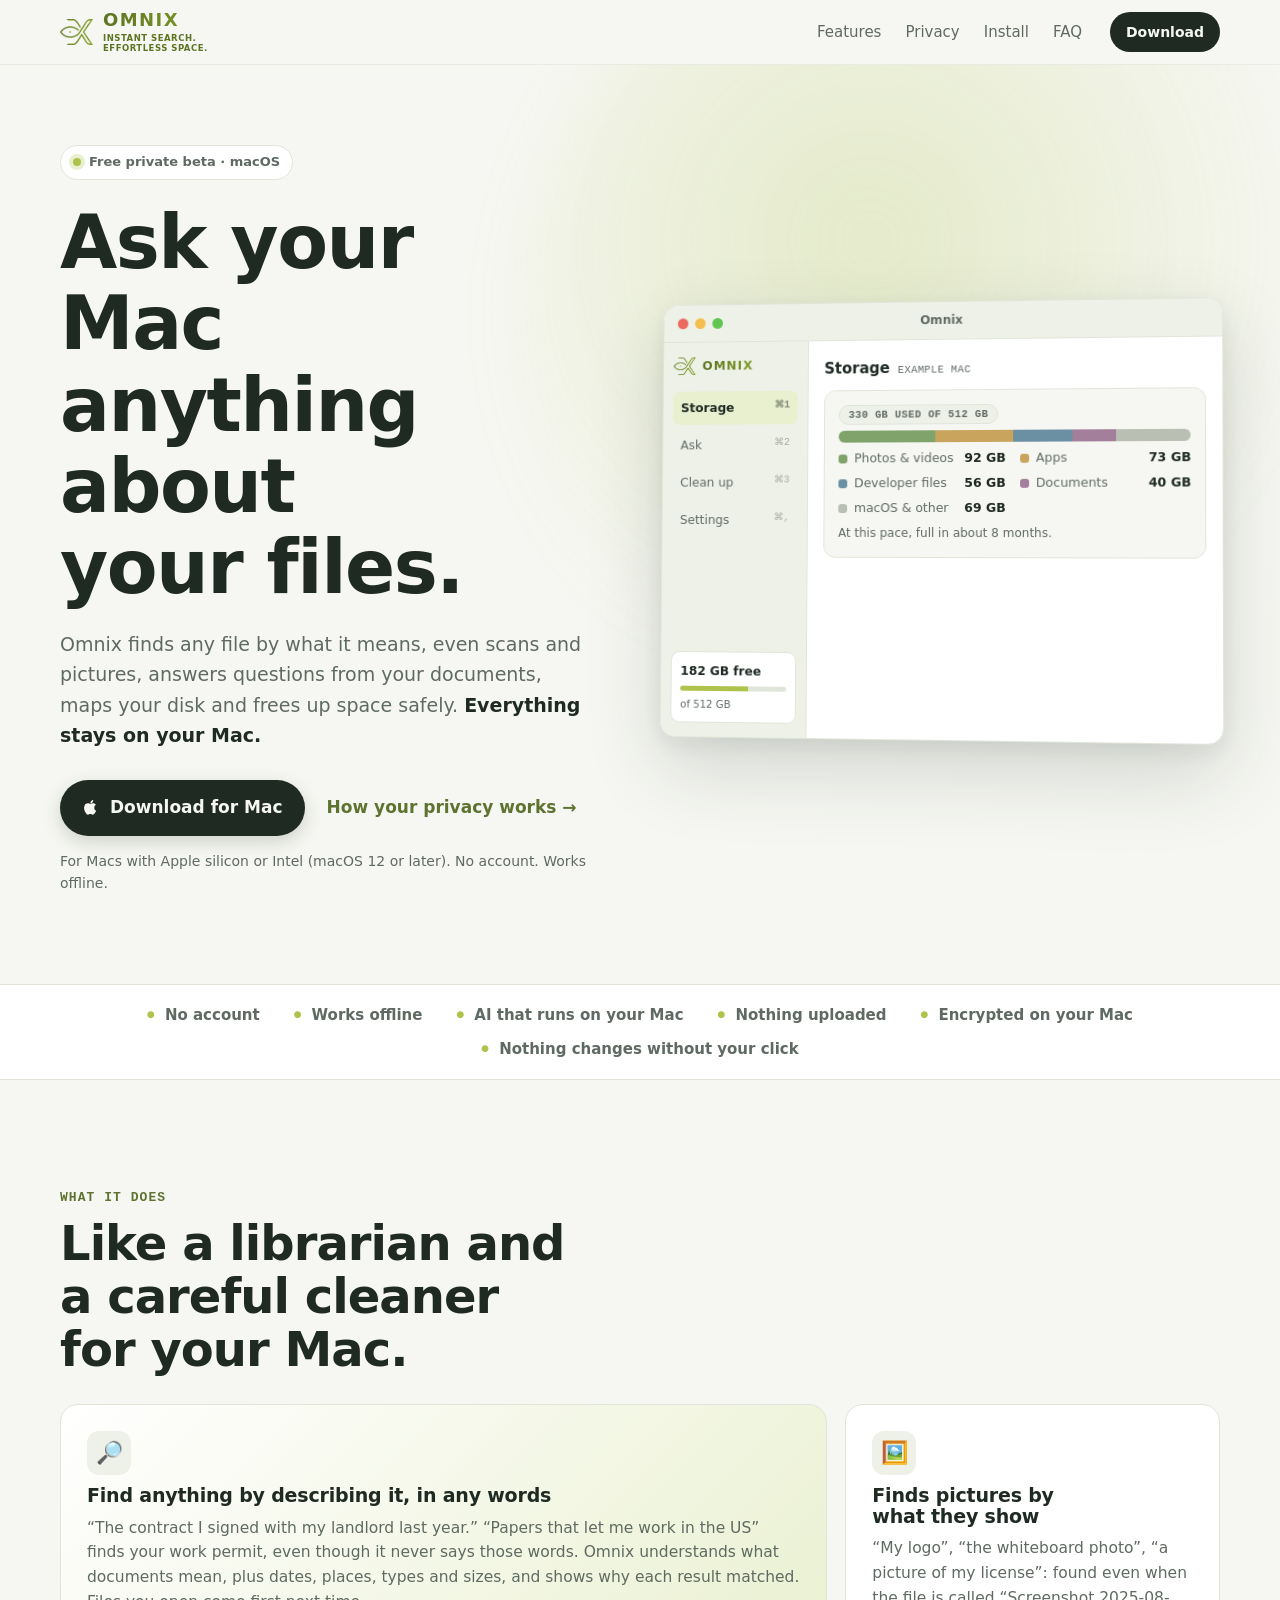
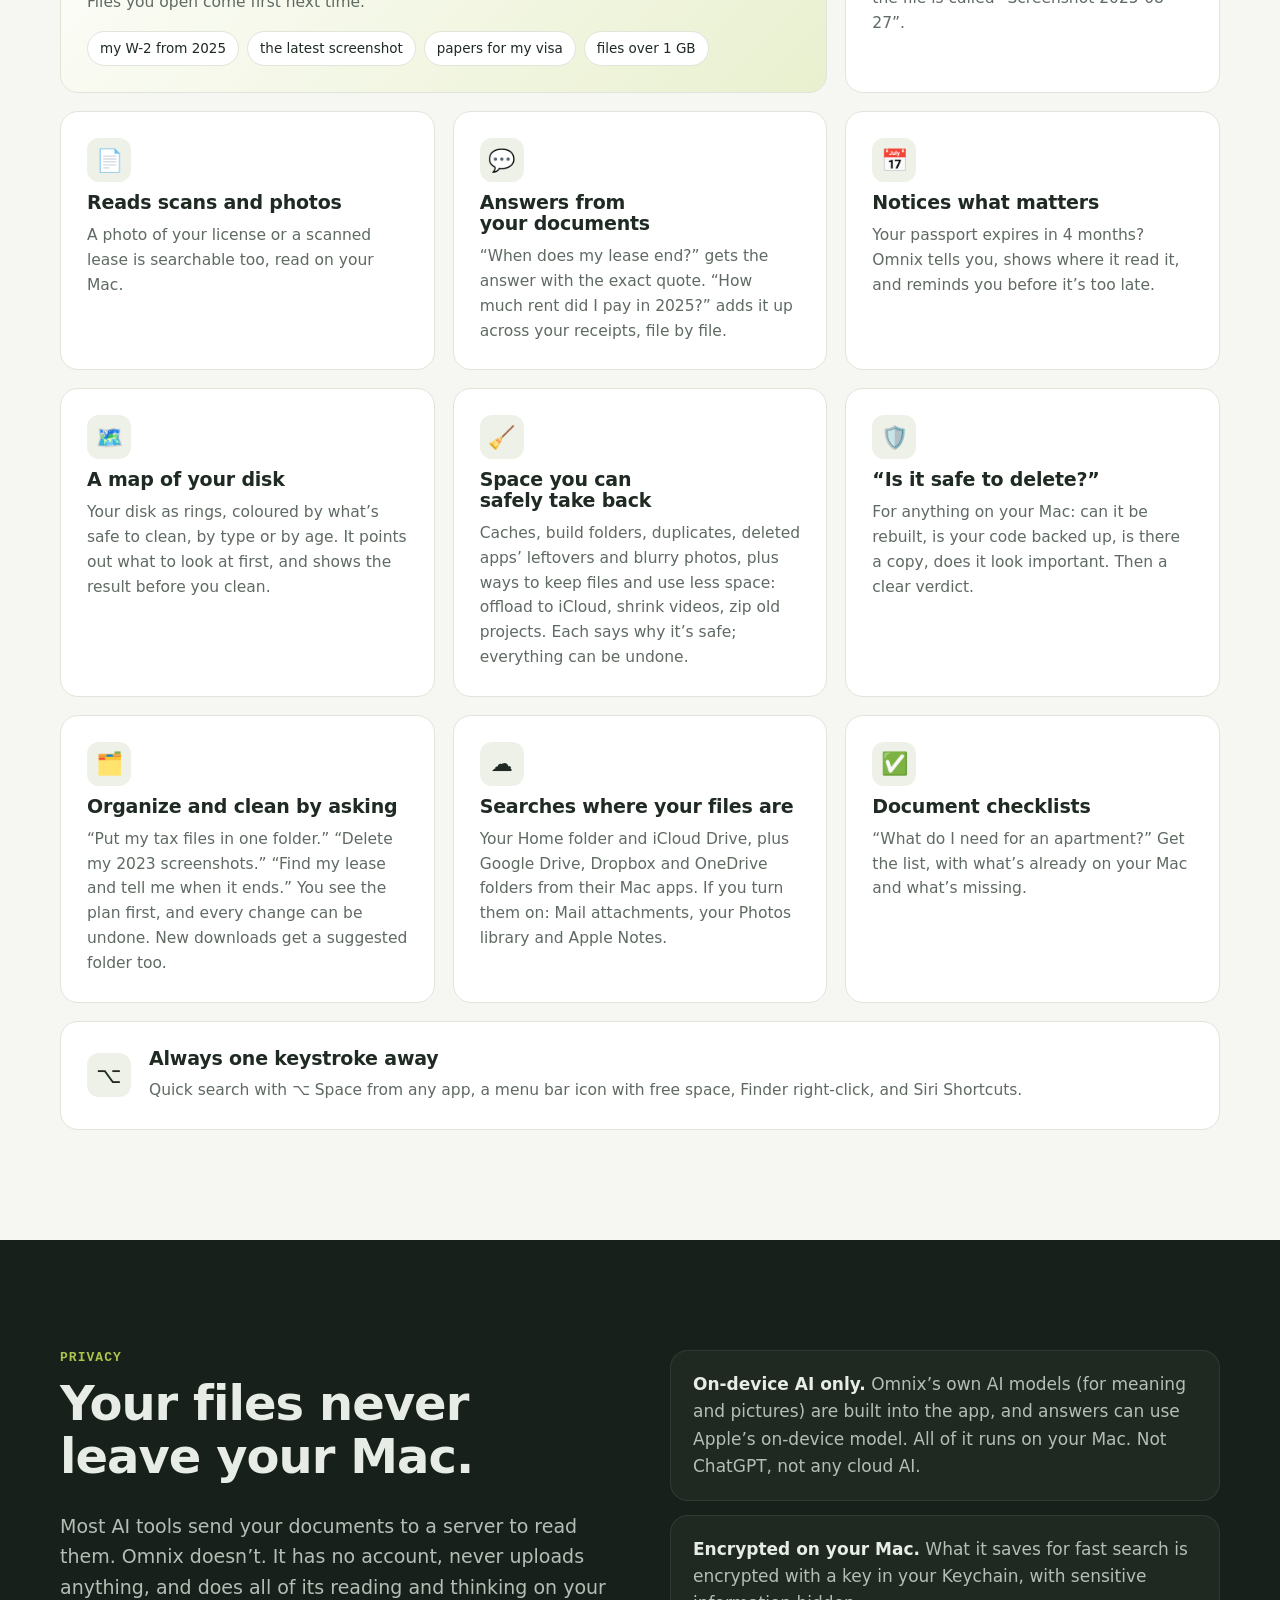
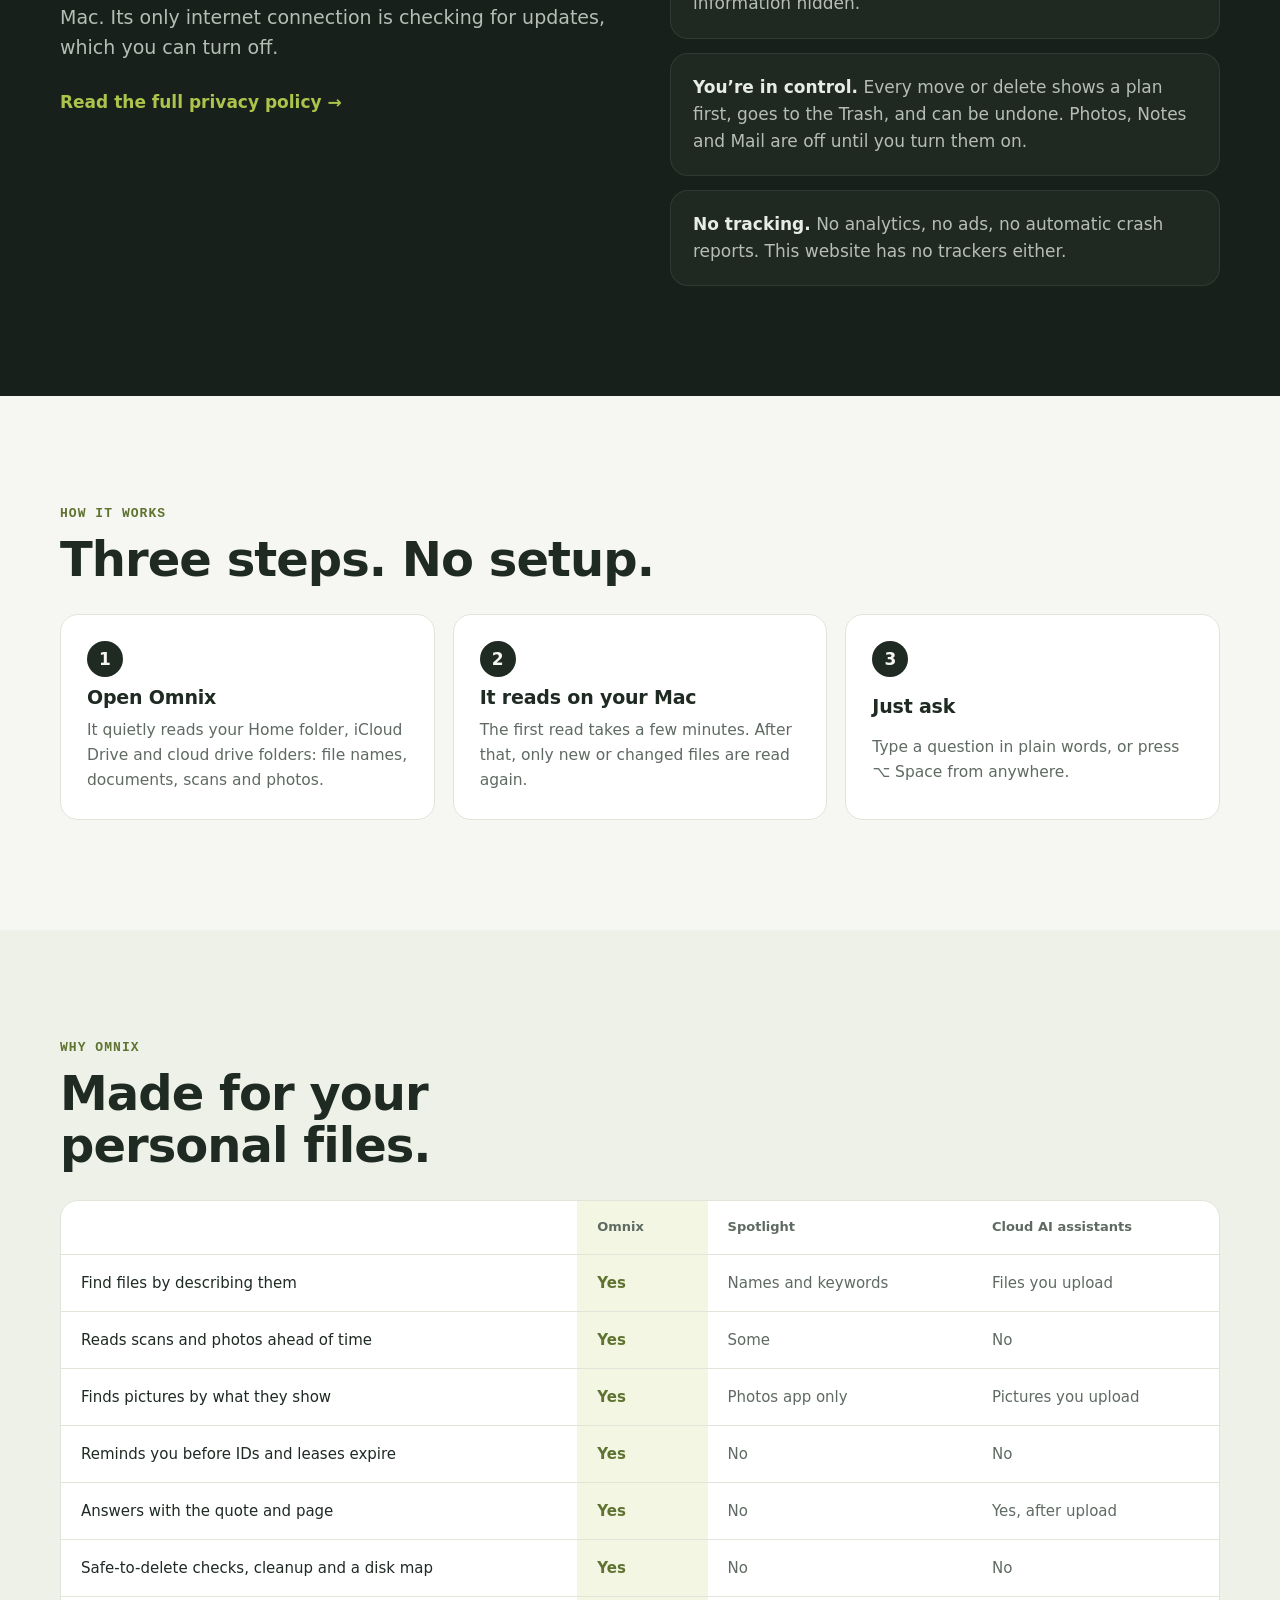
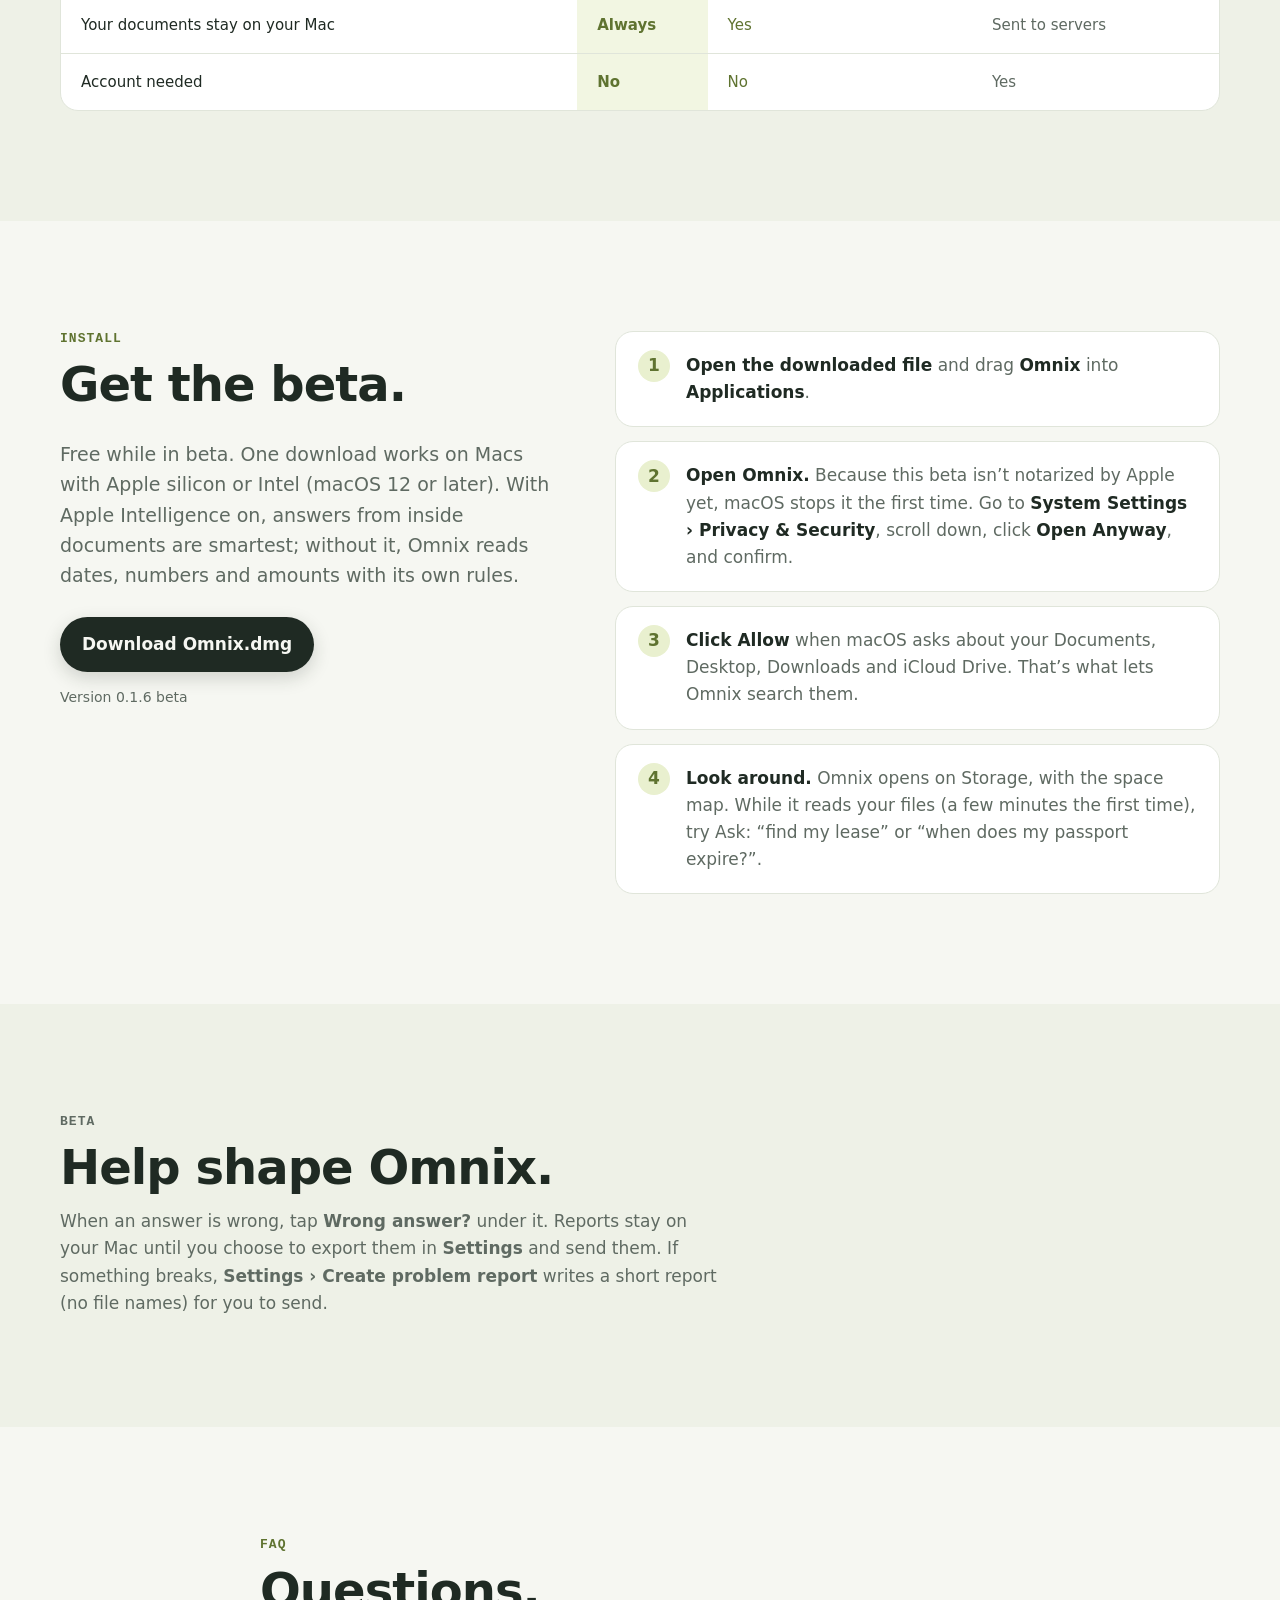
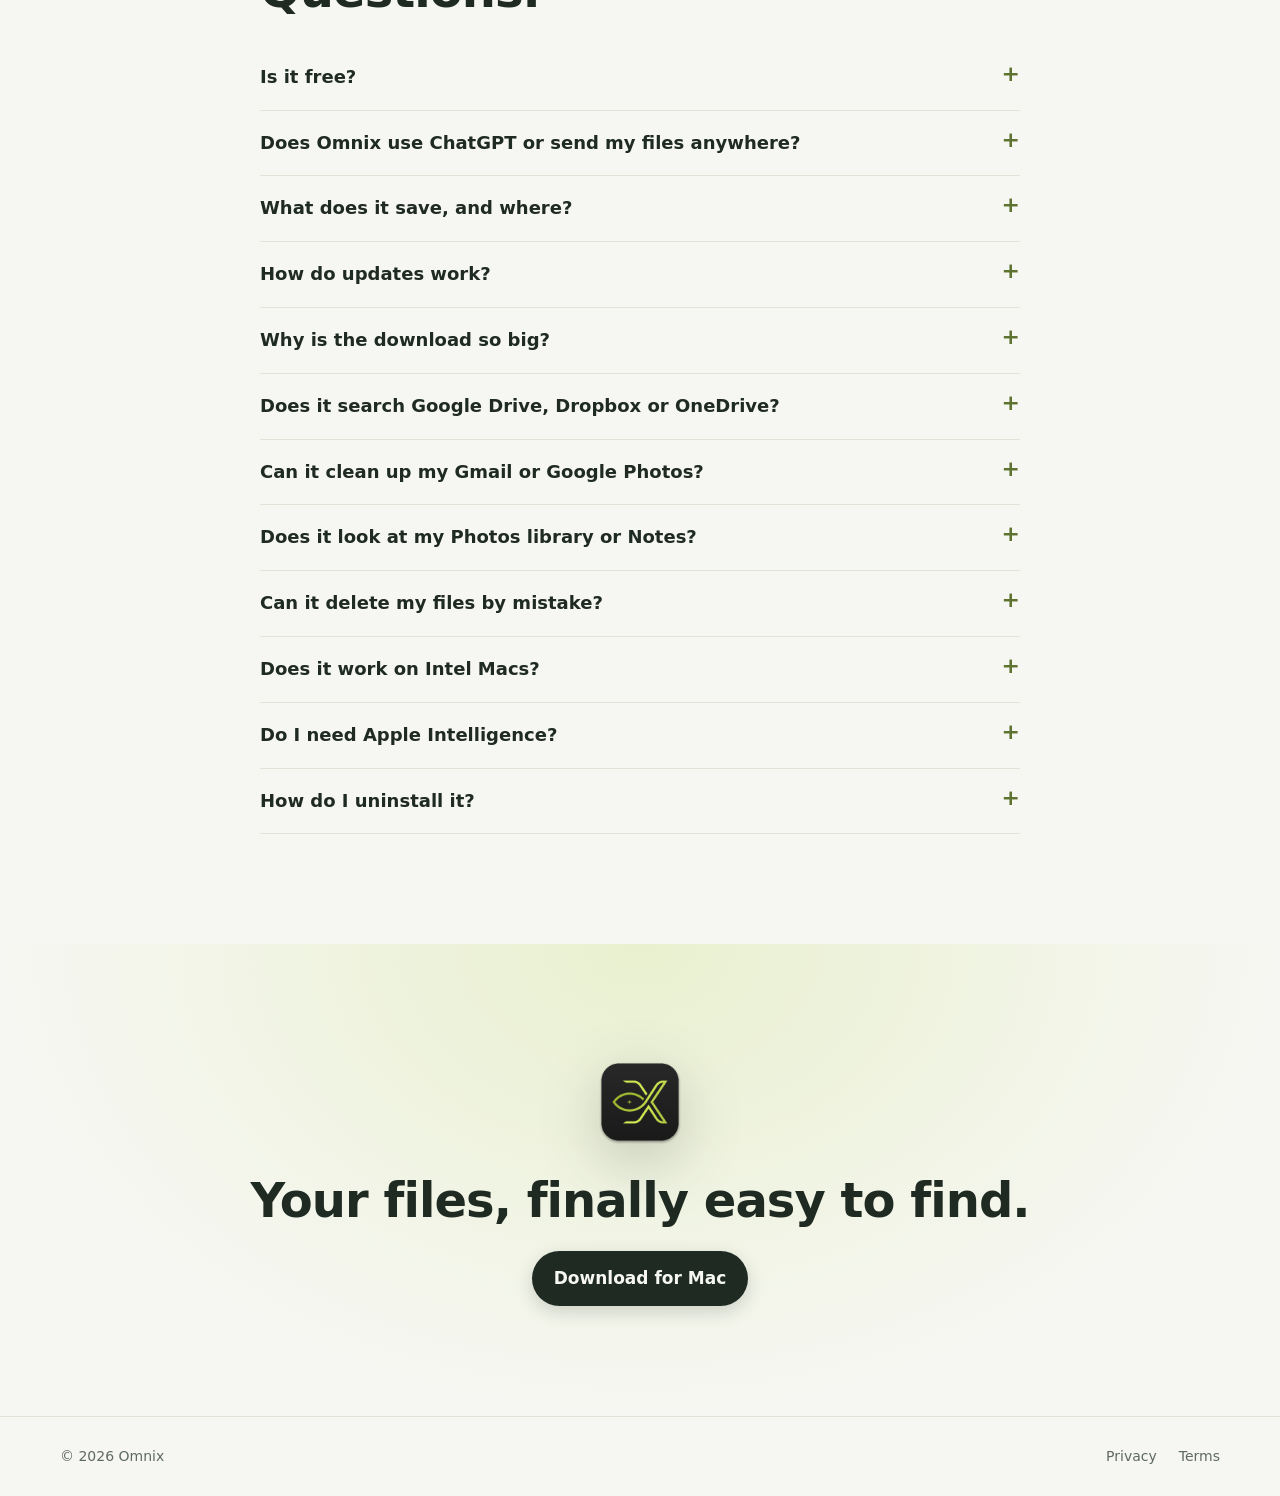
==== index.html @ 9137d0dc "New logo, version 0.1.6 Co-Authored-By: Claude Opus 5.5 <noreply@anthropic.com>" ====
<!DOCTYPE html>
<html lang="en">
<head>
<meta charset="utf-8">
<meta name="viewport" content="width=device-width, initial-scale=1">
<title>Omnix — Instant search. Effortless space.</title>
<meta name="description" content="Omnix is a private assistant for the files on your Mac. Find any document by what it means, even scans and pictures, get answers from your documents, see a map of your disk and free up space safely. Everything stays on your Mac.">
<meta name="theme-color" content="#f6f7f2" media="(prefers-color-scheme: light)">
<meta name="theme-color" content="#111612" media="(prefers-color-scheme: dark)">
<meta property="og:title" content="Omnix — Ask your Mac anything about your files">
<meta property="og:description" content="Find any document by what's inside it, get answers from your files, and free up space safely. Private, on-device, no account.">
<meta property="og:image" content="https://ishankpujari.github.io/omnix-website/assets/og.png">
<meta property="og:url" content="https://ishankpujari.github.io/omnix-website/">
<meta property="og:type" content="website">
<meta name="twitter:card" content="summary_large_image">
<link rel="icon" href="assets/favicon.png" type="image/png">
<link rel="apple-touch-icon" href="assets/apple-touch-icon.png">
<link rel="stylesheet" href="style.css">
<script src="site.js" defer></script>
</head>
<body>
<a class="skip" href="#main">Skip to content</a>

<header class="nav">
  <div class="wrap nav-inner">
    <a class="logo" href="index.html" aria-label="Omnix home"><picture><source srcset="assets/omnix-mark@2x.png" media="(prefers-color-scheme: dark)"><img src="assets/omnix-mark-light@2x.png" alt="" width="33" height="26"></picture><span class="logo-name"><span class="logo-word">Omnix</span><span class="logo-tagline"><span>Instant search.</span><span>Effortless space.</span></span></span></a>
    <nav aria-label="Sections">
      <a href="#features">Features</a>
      <a href="#privacy">Privacy</a>
      <a href="#install">Install</a>
      <a href="#faq">FAQ</a>
    </nav>
    <a class="button small" data-download href="#install">Download</a>
  </div>
</header>

<main id="main">

  <!-- Hero -->
  <section class="hero">
    <div class="glow" aria-hidden="true"></div>
    <div class="wrap hero-inner">
      <div class="hero-copy">
        <span class="pill"><span class="dot"></span> Free private beta · macOS</span>
        <h1>Ask your Mac anything about your files.</h1>
        <p class="lede">Omnix finds any file by what it means, even scans and pictures, answers questions from your documents, maps your disk and frees up space safely. <strong>Everything stays on your Mac.</strong></p>
        <div class="cta">
          <a class="button" data-download href="#install">
            <svg viewBox="0 0 24 24" aria-hidden="true"><path d="M16.4 12.7c0-2.4 2-3.6 2.1-3.7-1.2-1.7-3-1.9-3.6-2-1.5-.2-3 .9-3.8.9-.8 0-2-.9-3.3-.9-1.7 0-3.3 1-4.2 2.5-1.8 3.1-.5 7.7 1.3 10.2.8 1.2 1.8 2.6 3.1 2.5 1.2 0 1.7-.8 3.2-.8s1.9.8 3.2.8c1.3 0 2.2-1.2 3-2.4 1-1.4 1.3-2.7 1.4-2.8-.1 0-2.4-.9-2.4-3.3zM14 5.5c.7-.8 1.1-1.9 1-3-1 0-2.1.7-2.8 1.5-.6.7-1.2 1.8-1 2.9 1.1.1 2.1-.6 2.8-1.4z"/></svg>
            Download for Mac
          </a>
          <a class="link" href="#privacy">How your privacy works →</a>
        </div>
        <p class="fine">For Macs with Apple silicon or Intel (macOS 12 or later). No account. Works offline.</p>
      </div>

      <!-- A live picture of the app (example files and numbers, not anyone's real ones) -->
      <div class="window" role="img" aria-label="An example of the Omnix app: what fills the disk, a space map of it, answers from documents, expiry dates it noticed, and what is safe to clean up.">
        <div class="window-bar"><span></span><span></span><span></span><b>Omnix</b></div>
        <div class="window-body">
          <aside class="mini-side" aria-hidden="true">
            <div class="mini-brand"><picture><source srcset="assets/omnix-mark@2x.png" media="(prefers-color-scheme: dark)"><img src="assets/omnix-mark-light@2x.png" alt="" width="23" height="18"></picture><span class="logo-word">Omnix</span></div>
            <div class="mini-link" data-tab="storage">Storage <kbd>⌘1</kbd></div>
            <div class="mini-link on" data-tab="ask">Ask <kbd>⌘2</kbd></div>
            <div class="mini-link" data-tab="cleanup">Clean up <kbd>⌘3</kbd></div>
            <div class="mini-link" data-tab="settings">Settings <kbd>⌘,</kbd></div>
            <div class="mini-disk"><b>182 GB free</b><i><em style="width:64%"></em></i><small>of 512 GB</small></div>
          </aside>
          <div class="mini-chat" aria-hidden="true">
            <!-- Ask: an answer from inside a document -->
            <div class="convo" data-convo data-name="lease" data-tab="ask">
              <div class="bubble">When does my lease end?</div>
              <div class="answer">
                <span class="tag">Answer from your document</span>
                <strong>July 31, 2026</strong>
                <blockquote>“The term of this lease ends on <mark>July 31, 2026</mark>…”</blockquote>
                <small>Lease_2025.pdf · page 2 · read from a scan</small>
              </div>
            </div>
            <!-- Ask: added up across many documents -->
            <div class="convo" data-convo data-name="rent" data-tab="ask" hidden>
              <div class="bubble">How much rent did I pay in 2025?</div>
              <div class="answer">
                <span class="tag">Added up from 12 receipts</span>
                <strong>$22,200.00</strong>
                <ul class="rows">
                  <li><b>$1,850.00</b><span>Jan 1 · rent-receipt-jan.pdf</span></li>
                  <li><b>$1,850.00</b><span>Feb 1 · rent-receipt-feb.pdf</span></li>
                  <li class="more">…and 10 more, each with its file</li>
                </ul>
              </div>
            </div>
            <!-- Ask: a picture by what it shows -->
            <div class="convo" data-convo data-name="picture" data-tab="ask" hidden>
              <div class="bubble">The photo of the whiteboard from our meeting</div>
              <div class="answer">
                <span class="tag good">Found by what the picture shows</span>
                <div class="picture-hit"><span class="thumb" aria-hidden="true"><i></i><i></i><i></i></span><div><strong class="name">IMG_4821.HEIC</strong><small>Photos · March 14 · the name says nothing, the picture matches</small></div></div>
              </div>
            </div>
            <!-- Ask: several steps in one request -->
            <div class="convo" data-convo data-name="plan" data-tab="ask" hidden>
              <div class="bubble">Find my work permit and tell me when it expires</div>
              <div class="answer">
                <span class="tag">2 steps · both found</span>
                <ul class="checks">
                  <li class="ok">Found it <small>EAD_card_front.pdf</small></li>
                  <li class="ok">Expires August 4, 2029 <small>“Card expires 08/04/29”</small></li>
                </ul>
              </div>
            </div>
            <!-- Ask: a checklist of documents -->
            <div class="convo" data-convo data-name="checklist" data-tab="ask" hidden>
              <div class="bubble">What documents do I need for a passport renewal?</div>
              <div class="answer">
                <span class="tag">Checklist · found on this Mac</span>
                <ul class="checks">
                  <li class="ok">Current passport <small>Passport_scan.pdf</small></li>
                  <li class="ok">Passport photo <small>photo_2x2.jpg</small></li>
                  <li class="miss">Form DS-82 <small>not found</small></li>
                </ul>
              </div>
            </div>
            <!-- Storage: what fills the disk -->
            <div class="convo" data-convo data-name="storage" data-tab="storage" hidden>
              <div class="panel-title">Storage <small>example Mac</small></div>
              <div class="answer">
                <span class="tag">330 GB used of 512 GB</span>
                <div class="stack" aria-hidden="true"><i style="width:28%;--c:#7fa36b"></i><i style="width:22%;--c:#c9a45c"></i><i style="width:17%;--c:#6b8fa3"></i><i style="width:12%;--c:#a37f9b"></i><i style="width:21%;--c:#b9bfb3"></i></div>
                <ul class="legend">
                  <li><i style="--c:#7fa36b"></i>Photos &amp; videos <b>92 GB</b></li>
                  <li><i style="--c:#c9a45c"></i>Apps <b>73 GB</b></li>
                  <li><i style="--c:#6b8fa3"></i>Developer files <b>56 GB</b></li>
                  <li><i style="--c:#a37f9b"></i>Documents <b>40 GB</b></li>
                  <li><i style="--c:#b9bfb3"></i>macOS &amp; other <b>69 GB</b></li>
                </ul>
                <small>At this pace, full in about 8 months.</small>
              </div>
            </div>
            <!-- Clean up: what's safe to remove, and why -->
            <div class="convo" data-convo data-name="cleanup" data-tab="cleanup" hidden>
              <div class="panel-title">Clean up <small>example Mac</small></div>
              <div class="answer">
                <span class="tag good">16.5 GB you can free, safely</span>
                <ul class="rows cleanup">
                  <li><b>6.8 GB</b><span>Xcode build files · rebuilt</span><em>Safe</em></li>
                  <li><b>5.2 GB</b><span>Unused iCloud files</span><em class="blue">Offload</em></li>
                  <li><b>3.1 GB</b><span>Big video · half the size</span><em class="blue">Shrink</em></li>
                  <li><b>1.4 GB</b><span>Left by a deleted app (Notion)</span><em class="review">Review</em></li>
                </ul>
                <small>Every item says why it’s safe. Undo is in the history.</small>
              </div>
            </div>
            <!-- Storage: the space map -->
            <div class="convo" data-convo data-name="map" data-tab="storage" hidden>
              <div class="panel-title">Space map <small>example Mac</small></div>
              <div class="map-demo">
                <svg class="mini-sunburst" viewBox="0 0 220 220" aria-hidden="true"><path d="M110.0,36.0 A74,74 0 0 1 164.6,160.0 L141.0,138.4 A42,42 0 0 0 110.0,68.0 Z" fill="#5d6470" class="tip"><title>Library</title></path><path d="M110.0,6.0 A104,104 0 0 1 164.6,21.5 L149.9,45.3 A76,76 0 0 0 110.0,34.0 Z" fill="#d39a2c" fill-opacity=".8"><title>Caches</title></path><path d="M164.6,21.5 A104,104 0 0 1 197.8,54.3 L174.2,69.3 A76,76 0 0 0 149.9,45.3 Z" fill="#4f9a5c" fill-opacity=".8"><title>Developer</title></path><path d="M197.8,54.3 A104,104 0 0 1 212.2,129.5 L184.7,124.2 A76,76 0 0 0 174.2,69.3 Z" fill="#5d6470" fill-opacity=".8"><title>App data</title></path><path d="M212.2,129.5 A104,104 0 0 1 190.1,176.3 L168.6,158.4 A76,76 0 0 0 184.7,124.2 Z" fill="#5d6470" fill-opacity=".8"><title>Containers</title></path><path d="M164.6,160.0 A74,74 0 0 1 86.3,180.1 L96.5,149.8 A42,42 0 0 0 141.0,138.4 Z" fill="#8a96a6" class="tip"><title>Movies</title></path><path d="M186.7,180.2 A104,104 0 0 1 157.8,202.4 L144.9,177.5 A76,76 0 0 0 166.1,161.3 Z" fill="#4a7fc1" fill-opacity=".8"><title>Screen recordings</title></path><path d="M157.8,202.4 A104,104 0 0 1 91.8,212.4 L96.7,184.8 A76,76 0 0 0 144.9,177.5 Z" fill="#8a96a6" fill-opacity=".8"><title>Trips</title></path><path d="M86.3,180.1 A74,74 0 0 1 38.1,127.5 L69.2,119.9 A42,42 0 0 0 96.5,149.8 Z" fill="#8a96a6"><title>Pictures</title></path><path d="M76.6,208.5 A104,104 0 0 1 11.9,144.6 L38.3,135.3 A76,76 0 0 0 85.6,182.0 Z" fill="#8a96a6" fill-opacity=".8"><title>Photos Library</title></path><path d="M38.1,127.5 A74,74 0 0 1 43.9,76.8 L72.5,91.2 A42,42 0 0 0 69.2,119.9 Z" fill="#8a96a6"><title>Projects</title></path><path d="M9.0,134.6 A104,104 0 0 1 6.0,108.7 L34.0,109.0 A76,76 0 0 0 36.2,128.0 Z" fill="#4f9a5c" fill-opacity=".8"><title>node_modules</title></path><path d="M6.0,108.7 A104,104 0 0 1 7.4,93.1 L35.0,97.6 A76,76 0 0 0 34.0,109.0 Z" fill="#4f9a5c" fill-opacity=".8"><title>builds</title></path><path d="M43.9,76.8 A74,74 0 0 1 65.0,51.2 L84.5,76.7 A42,42 0 0 0 72.5,91.2 Z" fill="#d39a2c"><title>Downloads</title></path><path d="M17.0,63.4 A104,104 0 0 1 29.9,43.7 L51.4,61.6 A76,76 0 0 0 42.1,75.9 Z" fill="#d39a2c" fill-opacity=".8"><title>Installers</title></path><path d="M65.0,51.2 A74,74 0 0 1 88.0,39.3 L97.5,69.9 A42,42 0 0 0 84.5,76.7 Z" fill="#d39a2c" class="tip"><title>.ollama</title></path><path d="M46.8,27.4 A104,104 0 0 1 79.1,10.7 L87.4,37.4 A76,76 0 0 0 63.8,49.7 Z" fill="#d39a2c" fill-opacity=".8"><title>AI models</title></path><path d="M88.0,39.3 A74,74 0 0 1 110.0,36.0 L110.0,68.0 A42,42 0 0 0 97.5,69.9 Z" fill="#8a96a6"><title>Documents</title></path><path d="M79.1,10.7 A104,104 0 0 1 86.7,8.6 L93.0,35.9 A76,76 0 0 0 87.4,37.4 Z" fill="#8a96a6" fill-opacity=".8"><title>Taxes</title></path><circle cx="110" cy="110" r="40" class="hole"/><text x="110" y="106">Home</text><text x="110" y="122" class="big">250 GB</text></svg>
                <div class="map-demo-side">
                  <span class="tag">Look here first</span>
                  <p><b>.ollama</b> 14 GB · AI models not used in 8 months</p>
                  <p><b>Screen recordings</b> 14 GB · can shrink to half</p>
                  <p><b>Developer</b> 18 GB · Clean up can free it</p>
                  <ul class="map-demo-legend"><li><i style="background:#4f9a5c"></i>Safe to clean</li><li><i style="background:#4a7fc1"></i>Can take less space</li><li><i style="background:#d39a2c"></i>Worth a look</li><li><i style="background:#8a96a6"></i>Yours</li><li><i style="background:#5d6470"></i>macOS and apps</li></ul>
                </div>
              </div>
            </div>
            <!-- Ask: what Omnix noticed -->
            <div class="convo" data-convo data-name="noticed" data-tab="ask" hidden>
              <div class="panel-title">What Omnix noticed <small>example</small></div>
              <div class="answer noticed-demo">
                <p><b>Your passport expires on March 14, 2027 · in 4 months</b><small>From Passport_scan.pdf, where it says “Date of expiry 14 MAR 2027” · renewals can take weeks</small></p>
                <p><b>Your lease ends on July 31, 2026</b><small>From Lease_2025.pdf, where it says “ends on July 31, 2026”</small></p>
                <small>Omnix reminds you before each one, and only says what it can show you the proof for.</small>
              </div>
            </div>
            <div class="mini-input" data-input><span>Ask anything about your files…</span><b>Ask</b></div>
          </div>
        </div>
      </div>
    </div>
  </section>

  <!-- Promise strip -->
  <section class="promise" aria-label="Promises">
    <div class="wrap promise-inner">
      <span>No account</span><span>Works offline</span><span>AI that runs on your Mac</span><span>Nothing uploaded</span><span>Encrypted on your Mac</span><span>Nothing changes without your click</span>
    </div>
  </section>

  <!-- Features -->
  <section class="section" id="features">
    <div class="wrap">
      <p class="kicker">What it does</p>
      <h2>Like a librarian and a careful cleaner for your Mac.</h2>
      <div class="grid">
        <article class="card wide">
          <div class="icon" aria-hidden="true">🔎</div>
          <h3>Find anything by describing it, in any words</h3>
          <p>“The contract I signed with my landlord last year.” “Papers that let me work in the US” finds your work permit, even though it never says those words. Omnix understands what documents mean, plus dates, places, types and sizes, and shows why each result matched. Files you open come first next time.</p>
          <div class="examples"><span>my W-2 from 2025</span><span>the latest screenshot</span><span>papers for my visa</span><span>files over 1 GB</span></div>
        </article>
        <article class="card">
          <div class="icon" aria-hidden="true">🖼️</div>
          <h3>Finds pictures by what they show</h3>
          <p>“My logo”, “the whiteboard photo”, “a picture of my license”: found even when the file is called “Screenshot 2025-08-27”.</p>
        </article>
        <article class="card">
          <div class="icon" aria-hidden="true">📄</div>
          <h3>Reads scans and photos</h3>
          <p>A photo of your license or a scanned lease is searchable too, read on your Mac.</p>
        </article>
        <article class="card">
          <div class="icon" aria-hidden="true">💬</div>
          <h3>Answers from your documents</h3>
          <p>“When does my lease end?” gets the answer with the exact quote. “How much rent did I pay in 2025?” adds it up across your receipts, file by file.</p>
        </article>
        <article class="card">
          <div class="icon" aria-hidden="true">📅</div>
          <h3>Notices what matters</h3>
          <p>Your passport expires in 4 months? Omnix tells you, shows where it read it, and reminds you before it’s too late.</p>
        </article>
        <article class="card">
          <div class="icon" aria-hidden="true">🗺️</div>
          <h3>A map of your disk</h3>
          <p>Your disk as rings, coloured by what’s safe to clean, by type or by age. It points out what to look at first, and shows the result before you clean.</p>
        </article>
        <article class="card">
          <div class="icon" aria-hidden="true">🧹</div>
          <h3>Space you can safely take back</h3>
          <p>Caches, build folders, duplicates, deleted apps’ leftovers and blurry photos, plus ways to keep files and use less space: offload to iCloud, shrink videos, zip old projects. Each says why it’s safe; everything can be undone.</p>
        </article>
        <article class="card">
          <div class="icon" aria-hidden="true">🛡️</div>
          <h3>“Is it safe to delete?”</h3>
          <p>For anything on your Mac: can it be rebuilt, is your code backed up, is there a copy, does it look important. Then a clear verdict.</p>
        </article>
        <article class="card">
          <div class="icon" aria-hidden="true">🗂️</div>
          <h3>Organize and clean by asking</h3>
          <p>“Put my tax files in one folder.” “Delete my 2023 screenshots.” “Find my lease and tell me when it ends.” You see the plan first, and every change can be undone. New downloads get a suggested folder too.</p>
        </article>
        <article class="card">
          <div class="icon" aria-hidden="true">☁️</div>
          <h3>Searches where your files are</h3>
          <p>Your Home folder and iCloud Drive, plus Google Drive, Dropbox and OneDrive folders from their Mac apps. If you turn them on: Mail attachments, your Photos library and Apple Notes.</p>
        </article>
        <article class="card">
          <div class="icon" aria-hidden="true">✅</div>
          <h3>Document checklists</h3>
          <p>“What do I need for an apartment?” Get the list, with what’s already on your Mac and what’s missing.</p>
        </article>
        <article class="card full">
          <div class="icon" aria-hidden="true">⌥</div>
          <h3>Always one keystroke away</h3>
          <p>Quick search with ⌥ Space from any app, a menu bar icon with free space, Finder right-click, and Siri Shortcuts.</p>
        </article>
      </div>
    </div>
  </section>

  <!-- Privacy -->
  <section class="section dark" id="privacy">
    <div class="wrap privacy">
      <div>
        <p class="kicker">Privacy</p>
        <h2>Your files never leave your Mac.</h2>
        <p class="lede">Most AI tools send your documents to a server to read them. Omnix doesn’t. It has no account, never uploads anything, and does all of its reading and thinking on your Mac. Its only internet connection is checking for updates, which you can turn off.</p>
        <a class="link light" href="privacy.html">Read the full privacy policy →</a>
      </div>
      <ul class="facts">
        <li><b>On-device AI only.</b> Omnix’s own AI models (for meaning and pictures) are built into the app, and answers can use Apple’s on-device model. All of it runs on your Mac. Not ChatGPT, not any cloud AI.</li>
        <li><b>Encrypted on your Mac.</b> What it saves for fast search is encrypted with a key in your Keychain, with sensitive information hidden.</li>
        <li><b>You’re in control.</b> Every move or delete shows a plan first, goes to the Trash, and can be undone. Photos, Notes and Mail are off until you turn them on.</li>
        <li><b>No tracking.</b> No analytics, no ads, no automatic crash reports. This website has no trackers either.</li>
      </ul>
    </div>
  </section>

  <!-- How it works -->
  <section class="section">
    <div class="wrap">
      <p class="kicker">How it works</p>
      <h2>Three steps. No setup.</h2>
      <ol class="steps">
        <li><span>1</span><h3>Open Omnix</h3><p>It quietly reads your Home folder, iCloud Drive and cloud drive folders: file names, documents, scans and photos.</p></li>
        <li><span>2</span><h3>It reads on your Mac</h3><p>The first read takes a few minutes. After that, only new or changed files are read again.</p></li>
        <li><span>3</span><h3>Just ask</h3><p>Type a question in plain words, or press ⌥ Space from anywhere.</p></li>
      </ol>
    </div>
  </section>

  <!-- Comparison -->
  <section class="section soft">
    <div class="wrap">
      <p class="kicker">Why Omnix</p>
      <h2>Made for your personal files.</h2>
      <div class="table-wrap">
        <table>
          <thead><tr><th></th><th>Omnix</th><th>Spotlight</th><th>Cloud AI assistants</th></tr></thead>
          <tbody>
            <tr><td>Find files by describing them</td><td class="yes">Yes</td><td class="part">Names and keywords</td><td class="part">Files you upload</td></tr>
            <tr><td>Reads scans and photos ahead of time</td><td class="yes">Yes</td><td class="part">Some</td><td class="no">No</td></tr>
            <tr><td>Finds pictures by what they show</td><td class="yes">Yes</td><td class="part">Photos app only</td><td class="part">Pictures you upload</td></tr>
            <tr><td>Reminds you before IDs and leases expire</td><td class="yes">Yes</td><td class="no">No</td><td class="no">No</td></tr>
            <tr><td>Answers with the quote and page</td><td class="yes">Yes</td><td class="no">No</td><td class="part">Yes, after upload</td></tr>
            <tr><td>Safe-to-delete checks, cleanup and a disk map</td><td class="yes">Yes</td><td class="no">No</td><td class="no">No</td></tr>
            <tr><td>Your documents stay on your Mac</td><td class="yes">Always</td><td class="yes">Yes</td><td class="no">Sent to servers</td></tr>
            <tr><td>Account needed</td><td class="yes">No</td><td class="yes">No</td><td class="no">Yes</td></tr>
          </tbody>
        </table>
      </div>
    </div>
  </section>

  <!-- Install -->
  <section class="section" id="install">
    <div class="wrap install">
      <div>
        <p class="kicker">Install</p>
        <h2>Get the beta.</h2>
        <p class="lede">Free while in beta. One download works on Macs with Apple silicon or Intel (macOS 12 or later). With Apple Intelligence on, answers from inside documents are smartest; without it, Omnix reads dates, numbers and amounts with its own rules.</p>
        <a class="button" data-download href="#install">Download Omnix.dmg</a>
        <p class="fine" data-version>Version 0.1.0 beta</p>
      </div>
      <ol class="install-steps">
        <li><b>Open the downloaded file</b> and drag <b>Omnix</b> into <b>Applications</b>.</li>
        <li><b>Open Omnix.</b> Because this beta isn’t notarized by Apple yet, macOS stops it the first time. Go to <b>System Settings › Privacy &amp; Security</b>, scroll down, click <b>Open Anyway</b>, and confirm.</li>
        <li><b>Click Allow</b> when macOS asks about your Documents, Desktop, Downloads and iCloud Drive. That’s what lets Omnix search them.</li>
        <li><b>Look around.</b> Omnix opens on Storage, with the space map. While it reads your files (a few minutes the first time), try Ask: “find my lease” or “when does my passport expire?”.</li>
      </ol>
    </div>
  </section>

  <!-- Beta feedback -->
  <section class="section soft" id="feedback">
    <div class="wrap feedback">
      <div>
        <p class="kicker">Beta</p>
        <h2>Help shape Omnix.</h2>
        <p>When an answer is wrong, tap <b>Wrong answer?</b> under it. Reports stay on your Mac until you choose to export them in <b>Settings</b> and send them. If something breaks, <b>Settings › Create problem report</b> writes a short report (no file names) for you to send.</p>
      </div>
    </div>
  </section>

  <!-- FAQ -->
  <section class="section" id="faq">
    <div class="wrap narrow">
      <p class="kicker">FAQ</p>
      <h2>Questions.</h2>
      <details><summary>Is it free?</summary><p>Yes, while it’s in beta.</p></details>
      <details><summary>Does Omnix use ChatGPT or send my files anywhere?</summary><p>No. It uses only Apple’s on-device model, which runs on your Mac. Omnix never sends your files or questions anywhere and has no account. Its only internet connection is checking for updates, which you can turn off. Search, safety checks and cleanup follow fixed rules and work even without Apple Intelligence.</p></details>
      <details><summary>What does it save, and where?</summary><p>The text it has read, what your files mean, your chat, Clean up’s history and your undo history, in its own folder on your Mac (~/Library/Application Support/com.omnix.desktop), encrypted, with sensitive numbers hidden. You can delete any of it in Settings.</p></details>
      <details><summary>How do updates work?</summary><p>Once a day Omnix checks whether a newer version is out. If there is one, it shows “Update now”, and one click downloads, installs and restarts it. Your search, settings and history stay. The check sends nothing about you or your files, and you can turn it off in Settings.</p></details>
      <details><summary>Why is the download so big?</summary><p>About 700 MB, because the AI that understands your documents and pictures is built into the app instead of running on a server. That’s what lets it work offline and keep your files private.</p></details>
      <details><summary>Does it search Google Drive, Dropbox or OneDrive?</summary><p>Yes, if you use their Mac apps: those apps keep a folder on your Mac, and Omnix searches it like any other folder. Files kept online only are found by name; Omnix never downloads them. Omnix doesn’t sign in to these services.</p></details>
      <details><summary>Can it clean up my Gmail or Google Photos?</summary><p>No. Those live on Google’s servers, and Omnix never connects to them. To see what fills your Google storage, use Google’s own page at one.google.com/storage.</p></details>
      <details><summary>Does it look at my Photos library or Notes?</summary><p>Only if you turn them on in Settings, and macOS asks for your permission first. Omnix never changes your notes; anything it removes from Photos goes to Recently Deleted for 30 days.</p></details>
      <details><summary>Can it delete my files by mistake?</summary><p>It never deletes on its own. Every change shows a plan first and waits for your click. Deleting means moving to the Trash, where you can put it back, and most changes have Undo.</p></details>
      <details><summary>Does it work on Intel Macs?</summary><p>Yes. The same download works on Apple silicon and Intel Macs, and updates arrive the same way. Apple Intelligence isn't available on Intel Macs, so answers from inside documents come from Omnix's own rules (dates, amounts, ID and receipt numbers and other labelled details); search, storage, cleanup and organizing work the same. The first read of your files takes longer on older Intel Macs.</p></details>
      <details><summary>Do I need Apple Intelligence?</summary><p>No. It makes some answers smarter (reading answers out of documents, custom checklists, planning long requests and chat); without it, Omnix's own rules still read dates, amounts and labelled details like ID and receipt numbers. Search by meaning, pictures, expiry dates, totals, cleanup and organizing all work without it.</p></details>
      <details><summary>How do I uninstall it?</summary><p>Quit Omnix, drag it from Applications to the Trash, and delete the folder ~/Library/Application Support/com.omnix.desktop. If you added it to Finder, also delete ~/Library/Services/Ask Omnix.workflow (or click Remove from Finder in Settings first).</p></details>
    </div>
  </section>

  <!-- Final call -->
  <section class="final">
    <div class="wrap final-inner">
      <img src="assets/icon-256.png" alt="" width="96" height="96">
      <h2>Your files, finally easy to find.</h2>
      <a class="button" data-download href="#install">Download for Mac</a>
    </div>
  </section>
</main>

<footer class="footer">
  <div class="wrap footer-inner">
    <span>© 2026 Omnix</span>
    <nav aria-label="Legal"><a href="privacy.html">Privacy</a><a href="terms.html">Terms</a></nav>
  </div>
</footer>
</body>
</html>
---- style.css ----
/* Omnix website. Warm paper, ink and sage, like the app. System fonts only (no requests to
   font services), light and dark mode, readable on phones. */
:root {
  --paper: #f6f7f2;
  --paper-2: #eef1e7;
  --card: #ffffff;
  --ink: #1f2a23;
  --muted: #5f6a62;
  --line: #e0e5da;
  --sage: #5f7330;
  --lime: #adc34b;
  --lime-soft: #e9f0cf;
  --dark: #17201a;
  --dark-ink: #e7ede6;
  --shadow: 0 30px 80px rgb(31 42 35 / .16), 0 8px 24px rgb(31 42 35 / .08);
  --radius: 18px;
  --sans: -apple-system, BlinkMacSystemFont, "SF Pro Text", "Inter", "Segoe UI", system-ui, sans-serif;
  --display: -apple-system, BlinkMacSystemFont, "SF Pro Display", "Inter", system-ui, sans-serif;
  --mono: ui-monospace, "SF Mono", Menlo, monospace;
  color-scheme: light;
}
@media (prefers-color-scheme: dark) {
  :root {
    --paper: #111612; --paper-2: #161d17; --card: #1a221c; --ink: #e7ede6; --muted: #a3ada5; --line: #2a332c;
    --sage: #c3d77a; --lime: #b9cf5a; --lime-soft: #26301c; --dark: #0b0f0c; --dark-ink: #e7ede6;
    --shadow: 0 30px 80px rgb(0 0 0 / .5), 0 8px 24px rgb(0 0 0 / .3);
    color-scheme: dark;
  }
}

* { box-sizing: border-box; }
html { scroll-behavior: smooth; scroll-padding-top: 80px; }
body { margin: 0; background: var(--paper); color: var(--ink); font: 17px/1.6 var(--sans); -webkit-font-smoothing: antialiased; }
img { display: block; }
a { color: inherit; }
h1, h2, h3 { font-family: var(--display); line-height: 1.1; letter-spacing: -0.02em; margin: 0; text-wrap: balance; }
h2 { font-size: clamp(30px, 4.4vw, 48px); margin-bottom: 28px; max-width: 18ch; }
h3 { font-size: 19px; letter-spacing: -0.01em; }
p { margin: 0; }
code, kbd { font-family: var(--mono); font-size: .9em; }
:focus-visible { outline: 3px solid var(--lime); outline-offset: 3px; border-radius: 6px; }
.wrap { width: min(1160px, 100% - 48px); margin: 0 auto; }
.narrow { width: min(760px, 100% - 48px); }
.skip { position: absolute; left: -999px; top: 8px; padding: 8px 12px; background: var(--ink); color: var(--paper); border-radius: 8px; z-index: 50; }
.skip:focus { left: 8px; }

/* Buttons and links */
.button { display: inline-flex; align-items: center; gap: 10px; padding: 14px 22px; border-radius: 999px; background: var(--ink); color: var(--paper); font-weight: 650; text-decoration: none; transition: transform .15s ease, box-shadow .15s ease; box-shadow: 0 6px 18px rgb(31 42 35 / .18); }
.button:hover { transform: translateY(-1px); box-shadow: 0 10px 26px rgb(31 42 35 / .24); }
.button svg { width: 18px; height: 18px; fill: currentColor; margin-top: -2px; }
.button.small { padding: 9px 16px; font-size: 14px; box-shadow: none; }
.button.ghost { background: transparent; color: var(--ink); border: 1.5px solid var(--ink); box-shadow: none; }
.link { color: var(--sage); font-weight: 600; text-decoration: none; }
.link:hover { text-decoration: underline; text-underline-offset: 3px; }
.link.light { color: var(--lime); }
.kicker { color: var(--sage); font: 600 13px var(--mono); letter-spacing: .08em; text-transform: uppercase; margin-bottom: 12px; }
.lede { font-size: 19px; color: var(--muted); max-width: 56ch; }
.lede strong { color: var(--ink); }
.fine { margin-top: 14px; color: var(--muted); font-size: 14px; }

/* Navigation */
.nav { position: sticky; top: 0; z-index: 20; backdrop-filter: saturate(1.4) blur(14px); -webkit-backdrop-filter: saturate(1.4) blur(14px); background: color-mix(in srgb, var(--paper) 78%, transparent); border-bottom: 1px solid color-mix(in srgb, var(--line) 70%, transparent); }
.nav-inner { display: flex; align-items: center; gap: 28px; height: 64px; }
.logo { display: flex; align-items: center; gap: 10px; font-weight: 700; font-size: 18px; text-decoration: none; letter-spacing: -0.01em; }
.logo img { border-radius: 7px; }
.nav nav { display: flex; gap: 24px; margin-left: auto; font-size: 15px; }
.nav nav a { text-decoration: none; color: var(--muted); }
.nav nav a:hover { color: var(--ink); }

/* Hero */
.hero { position: relative; overflow: hidden; padding: 80px 0 90px; }
.glow { position: absolute; inset: -20% -10% auto auto; width: 70vw; height: 70vw; max-width: 900px; max-height: 900px; border-radius: 50%; background: radial-gradient(circle at 40% 40%, color-mix(in srgb, var(--lime) 45%, transparent), transparent 60%); filter: blur(30px); opacity: .55; pointer-events: none; }
.hero-inner { position: relative; display: grid; grid-template-columns: minmax(0, 1fr) minmax(0, 1.05fr); gap: 56px; align-items: center; }
.pill { display: inline-flex; align-items: center; gap: 8px; padding: 6px 12px; border: 1px solid var(--line); border-radius: 999px; background: var(--card); font-size: 13px; font-weight: 600; color: var(--muted); }
.pill .dot { width: 8px; height: 8px; border-radius: 50%; background: var(--lime); box-shadow: 0 0 0 4px var(--lime-soft); }
.hero h1 { font-size: clamp(42px, 6.2vw, 74px); margin: 22px 0 20px; max-width: 13ch; }
.cta { display: flex; flex-wrap: wrap; align-items: center; gap: 22px; margin-top: 30px; }

/* The app picture */
.window { border-radius: 16px; background: var(--card); border: 1px solid var(--line); box-shadow: var(--shadow); overflow: hidden; transform: perspective(1600px) rotateY(-6deg) rotateX(2deg); }
.window-bar { display: flex; align-items: center; gap: 7px; height: 38px; padding: 0 14px; border-bottom: 1px solid var(--line); background: var(--paper-2); font-size: 12px; color: var(--muted); }
.window-bar span { width: 11px; height: 11px; border-radius: 50%; background: #ec6a5e; }
.window-bar span:nth-child(2) { background: #f4bf4f; }
.window-bar span:nth-child(3) { background: #61c554; }
.window-bar b { margin: 0 auto; font-weight: 600; transform: translateX(-24px); }
.window-body { display: grid; grid-template-columns: 150px 1fr; min-height: 400px; }
.mini-side { display: flex; flex-direction: column; gap: 4px; padding: 14px 10px; background: var(--paper-2); border-right: 1px solid var(--line); font-size: 12.5px; }
.mini-brand { display: flex; align-items: center; gap: 7px; font-weight: 700; margin-bottom: 12px; }
.mini-brand img { border-radius: 4px; }
.mini-link { display: flex; justify-content: space-between; padding: 7px 8px; border-radius: 7px; color: var(--muted); }
.mini-link kbd { opacity: .5; font-size: 10px; }
.mini-link.on { background: var(--lime-soft); color: var(--ink); font-weight: 650; }
.mini-disk { margin-top: auto; display: grid; gap: 5px; padding: 9px; border: 1px solid var(--line); border-radius: 9px; background: var(--card); }
.mini-disk i { display: block; height: 5px; border-radius: 4px; background: var(--line); overflow: hidden; }
.mini-disk em { display: block; height: 100%; background: var(--lime); }
.mini-disk small { color: var(--muted); font-size: 10.5px; }
.mini-chat { display: flex; flex-direction: column; gap: 12px; padding: 16px; min-width: 0; }
.convo { display: grid; gap: 10px; }
.convo.enter { animation: rise .5s ease both; }
.convo[hidden] { display: none; }
.bubble { justify-self: end; max-width: 85%; padding: 9px 13px; border-radius: 14px 14px 4px 14px; background: var(--ink); color: var(--paper); font-size: 14px; }
.answer { display: grid; gap: 6px; padding: 14px; border: 1px solid var(--line); border-radius: 12px; background: var(--paper); font-size: 13.5px; }
.answer strong { font-size: 22px; letter-spacing: -0.01em; }
.answer blockquote { margin: 0; padding-left: 10px; border-left: 3px solid var(--lime); color: var(--muted); }
.answer mark { background: var(--lime-soft); color: var(--ink); border-radius: 3px; padding: 0 2px; }
.answer small { color: var(--muted); font-size: 12px; }
.answer p { color: var(--muted); }
.tag { justify-self: start; padding: 3px 9px; border-radius: 999px; background: var(--paper-2); border: 1px solid var(--line); font: 600 10.5px var(--mono); text-transform: uppercase; letter-spacing: .04em; color: var(--muted); }
.tag.good { background: var(--lime-soft); color: var(--sage); border-color: transparent; }
.checks { list-style: none; margin: 0; padding: 0; display: grid; gap: 6px; }
.checks li { display: flex; justify-content: space-between; gap: 10px; padding: 7px 10px; border-radius: 8px; background: var(--card); border: 1px solid var(--line); }
.checks li::before { content: "✓"; color: var(--sage); font-weight: 700; margin-right: 6px; }
.checks li.miss::before { content: "○"; color: var(--muted); }
.checks li { justify-content: flex-start; }
.checks small { margin-left: auto; color: var(--muted); }
/* Example screens in the app picture */
.panel-title { font-weight: 700; font-size: 15px; display: flex; align-items: baseline; gap: 8px; }
.panel-title small { font: 500 10.5px var(--mono); color: var(--muted); text-transform: uppercase; letter-spacing: .04em; }
.rows { list-style: none; margin: 0; padding: 0; display: grid; gap: 6px; }
.rows { min-width: 0; }
.answer { min-width: 0; }
.rows li { min-width: 0; display: flex; align-items: center; gap: 10px; padding: 7px 10px; border-radius: 8px; background: var(--card); border: 1px solid var(--line); font-size: 12.5px; }
.rows li b { min-width: 74px; font-variant-numeric: tabular-nums; }
.rows li span { color: var(--muted); flex: 1; min-width: 0; overflow: hidden; text-overflow: ellipsis; white-space: nowrap; }
.rows li.more { color: var(--muted); justify-content: center; border-style: dashed; background: transparent; }
.rows li em { flex: none; font: 600 10px var(--mono); font-style: normal; text-transform: uppercase; padding: 2px 7px; border-radius: 999px; background: var(--lime-soft); color: var(--sage); }
.rows li em.review { background: var(--paper-2); color: var(--muted); border: 1px solid var(--line); }
.picture-hit { display: flex; align-items: center; gap: 12px; }
.picture-hit .thumb { position: relative; flex: none; width: 64px; height: 48px; border-radius: 6px; background: #f3f4ef; border: 1px solid var(--line); overflow: hidden; }
.picture-hit .thumb i { position: absolute; left: 10px; height: 3px; border-radius: 2px; background: #4a6fa5; }
.picture-hit .thumb i:nth-child(1) { top: 12px; width: 34px; }
.picture-hit .thumb i:nth-child(2) { top: 21px; width: 22px; background: #c0504d; }
.picture-hit .thumb i:nth-child(3) { top: 30px; width: 40px; background: #3d8b5a; }
.picture-hit .name { font-size: 15px !important; }
.picture-hit small { display: block; }
.stack { display: flex; height: 12px; border-radius: 6px; overflow: hidden; background: var(--line); }
.stack i { display: block; height: 100%; background: var(--c); }
.legend { list-style: none; margin: 0; padding: 0; display: grid; grid-template-columns: 1fr 1fr; gap: 5px 14px; font-size: 12.5px; }
.legend li { display: flex; align-items: center; gap: 7px; color: var(--muted); }
.legend li i { width: 9px; height: 9px; border-radius: 3px; background: var(--c); flex: none; }
.legend li b { margin-left: auto; color: var(--ink); font-variant-numeric: tabular-nums; }
.mini-input[hidden] { display: none; }
.mini-input { margin-top: auto; display: flex; align-items: center; justify-content: space-between; padding: 7px 7px 7px 14px; border: 1px solid var(--line); border-radius: 12px; background: var(--card); color: var(--muted); font-size: 13px; }
.mini-input b { padding: 6px 14px; border-radius: 8px; background: var(--ink); color: var(--paper); font-size: 12px; }

/* Promise strip */
.promise { border-block: 1px solid var(--line); background: var(--card); }
.promise-inner { display: flex; flex-wrap: wrap; justify-content: center; gap: 10px 34px; padding: 18px 0; font-weight: 600; font-size: 15px; color: var(--muted); }
.promise-inner span::before { content: "●"; color: var(--lime); font-size: 9px; vertical-align: 3px; margin-right: 10px; }

/* Sections */
.section { padding: 110px 0; }
.section.soft { background: var(--paper-2); }
.section.dark { background: var(--dark); color: var(--dark-ink); }
.section.dark .kicker { color: var(--lime); }
.section.dark .lede { color: #b5beb6; }

/* Features */
.grid { display: grid; grid-template-columns: repeat(3, minmax(0, 1fr)); gap: 18px; }
.card { display: grid; align-content: start; gap: 10px; padding: 26px; border: 1px solid var(--line); border-radius: var(--radius); background: var(--card); transition: transform .2s ease, box-shadow .2s ease; }
.card:hover { transform: translateY(-3px); box-shadow: 0 16px 40px rgb(31 42 35 / .08); }
.card p { color: var(--muted); font-size: 15.5px; }
.card.full { grid-column: 1 / -1; grid-template-columns: auto 1fr; column-gap: 18px; align-items: center; }
.card.full .icon { grid-row: span 2; }
.card.wide { grid-column: span 2; background: linear-gradient(135deg, var(--card), var(--lime-soft)); }
.icon { display: grid; place-items: center; width: 44px; height: 44px; border-radius: 12px; background: var(--paper-2); font-size: 22px; }
.examples { display: flex; flex-wrap: wrap; gap: 8px; margin-top: 6px; }
.examples span { padding: 6px 12px; border-radius: 999px; background: var(--card); border: 1px solid var(--line); font-size: 13.5px; }

/* Privacy */
.privacy { display: grid; grid-template-columns: 1fr 1fr; gap: 60px; align-items: start; }
.privacy .link { display: inline-block; margin-top: 26px; }
.facts { list-style: none; margin: 0; padding: 0; display: grid; gap: 14px; }
.facts li { padding: 20px 22px; border-radius: var(--radius); background: rgb(255 255 255 / .04); border: 1px solid rgb(255 255 255 / .08); color: #b5beb6; }
.facts b { color: var(--dark-ink); }

/* Steps */
.steps { list-style: none; margin: 0; padding: 0; display: grid; grid-template-columns: repeat(3, 1fr); gap: 18px; }
.steps li { display: grid; gap: 10px; padding: 26px; border-radius: var(--radius); border: 1px solid var(--line); background: var(--card); }
.steps span { display: grid; place-items: center; width: 36px; height: 36px; border-radius: 50%; background: var(--ink); color: var(--paper); font-weight: 700; }
.steps p { color: var(--muted); font-size: 15.5px; }

/* Comparison */
.table-wrap { overflow-x: auto; border-radius: var(--radius); border: 1px solid var(--line); background: var(--card); }
table { width: 100%; border-collapse: collapse; font-size: 15px; min-width: 640px; }
th, td { padding: 16px 20px; text-align: left; border-bottom: 1px solid var(--line); }
tbody tr:last-child td { border-bottom: 0; }
th { font-size: 13px; color: var(--muted); font-weight: 600; }
th:nth-child(2), td:nth-child(2) { background: color-mix(in srgb, var(--lime-soft) 60%, transparent); font-weight: 650; }
td.yes { color: var(--sage); }
td.no { color: var(--muted); }
td.part { color: var(--muted); }

/* Install */
.install { display: grid; grid-template-columns: .9fr 1.1fr; gap: 60px; align-items: start; }
.install .button { margin-top: 26px; }
.install-steps { margin: 0; padding: 0; list-style: none; counter-reset: step; display: grid; gap: 14px; }
.install-steps li { counter-increment: step; position: relative; padding: 20px 22px 20px 70px; border-radius: var(--radius); border: 1px solid var(--line); background: var(--card); color: var(--muted); }
.install-steps li b { color: var(--ink); }
.install-steps li::before { content: counter(step); position: absolute; left: 22px; top: 18px; display: grid; place-items: center; width: 32px; height: 32px; border-radius: 50%; background: var(--lime-soft); color: var(--sage); font-weight: 700; }

/* Feedback */
.feedback { display: flex; flex-wrap: wrap; align-items: center; justify-content: space-between; gap: 30px; }
.feedback h2 { margin-bottom: 14px; }
.feedback p { max-width: 62ch; color: var(--muted); }

/* FAQ */
details { border-bottom: 1px solid var(--line); padding: 18px 0; }
summary { cursor: pointer; font-weight: 650; font-size: 18px; list-style: none; display: flex; justify-content: space-between; gap: 20px; }
summary::-webkit-details-marker { display: none; }
summary::after { content: "+"; color: var(--sage); font-size: 22px; line-height: 1; transition: transform .2s ease; }
details[open] summary::after { transform: rotate(45deg); }
details p { margin-top: 10px; color: var(--muted); }

/* Final call */
.final { padding: 110px 0; text-align: center; background: radial-gradient(ellipse at 50% 0%, var(--lime-soft), transparent 70%); }
.final-inner { display: grid; justify-items: center; gap: 24px; }
.final img { filter: drop-shadow(0 18px 30px rgb(31 42 35 / .22)); }
.final h2 { margin: 0; max-width: none; }

/* Footer */
.footer { border-top: 1px solid var(--line); padding: 28px 0; color: var(--muted); font-size: 14px; }
.footer-inner { display: flex; flex-wrap: wrap; justify-content: space-between; gap: 14px; }
.footer nav { display: flex; gap: 22px; }
.footer a { text-decoration: none; }
.footer a:hover { color: var(--ink); }

@keyframes rise { from { opacity: 0; transform: translateY(8px); } to { opacity: 1; transform: none; } }

/* Smaller screens */
@media (max-width: 960px) {
  .hero-inner, .privacy, .install { grid-template-columns: 1fr; }
  .window { transform: none; }
  .grid { grid-template-columns: repeat(2, minmax(0, 1fr)); }
  .steps { grid-template-columns: 1fr; }
}
@media (max-width: 640px) {
  body { font-size: 16px; }
  .nav nav { display: none; }
  .nav .button.small { margin-left: auto; }
  .hero { padding: 48px 0 60px; }
  .grid { grid-template-columns: 1fr; }
  .card.wide { grid-column: auto; }
  .card.full { grid-template-columns: 1fr; }
  .card.full .icon { grid-row: auto; }
  .window-body { grid-template-columns: 1fr; }
  .mini-side { display: none; }
  .section { padding: 72px 0; }
}
@media (prefers-reduced-motion: reduce) {
  html { scroll-behavior: auto; }
  *, *::before, *::after { animation: none !important; transition: none !important; }
}

/* In dark mode the dark icon gets a faint edge so it doesn't melt into the page. */
@media (prefers-color-scheme: dark) {
  .final img { filter: drop-shadow(0 0 1px rgb(255 255 255 / .45)) drop-shadow(0 18px 30px rgb(0 0 0 / .5)); }
}


/* The logo and name, as in the app's sidebar: darker greens on light backgrounds, brighter on dark. */
.logo img, .mini-brand img { display: block; border-radius: 0; filter: none; }
.logo-name { display: flex; flex-direction: column; line-height: 1.05; }
.logo-word { text-transform: uppercase; letter-spacing: .08em; font-weight: 700; background: linear-gradient(90deg, #5c7422, #809c28); -webkit-background-clip: text; background-clip: text; color: transparent; }
.logo-tagline { display: flex; flex-direction: column; gap: 2px; margin-top: 4px; color: #5c7422; font-size: 8.5px; font-weight: 600; letter-spacing: .06em; text-transform: uppercase; }
@media (prefers-color-scheme: dark) {
  .logo-word { background-image: linear-gradient(90deg, #8fa83a, #d6ea70); }
  .logo-tagline { color: #8fa83a; }
}
@media (max-width: 560px) { .logo-tagline { display: none; } }

/* Demo: space map, noticed, cleanup actions */
.rows li em.blue { background: #e3edf9; color: #2f5f9e; }
.map-demo { display: grid; grid-template-columns: 200px 1fr; gap: 14px; align-items: center; padding: 12px; border: 1px solid var(--line); border-radius: 12px; background: var(--paper); }
.mini-sunburst { width: 200px; height: 200px; }
.mini-sunburst path { stroke: var(--paper); stroke-width: 1; }
.mini-sunburst path.tip { stroke: #b07800; stroke-width: 2; }
.mini-sunburst .hole { fill: var(--card); }
.mini-sunburst text { text-anchor: middle; font-size: 11px; fill: var(--muted); }
.mini-sunburst text.big { font-size: 15px; font-weight: 700; fill: var(--ink); }
.map-demo-side { display: grid; gap: 6px; font-size: 12.5px; }
.map-demo-side p { margin: 0; color: var(--muted); }
.map-demo-side p b { color: var(--ink); }
.map-demo-legend { list-style: none; margin: 4px 0 0; padding: 0; display: grid; gap: 3px; font-size: 11px; color: var(--muted); }
.map-demo-legend i { display: inline-block; width: 9px; height: 9px; border-radius: 3px; margin-right: 6px; vertical-align: -1px; }
.noticed-demo p { margin: 0; display: grid; gap: 2px; font-size: 13.5px; }
.noticed-demo p small { font-size: 11.5px; }
@media (max-width: 700px) { .map-demo { grid-template-columns: 1fr; justify-items: center; } }
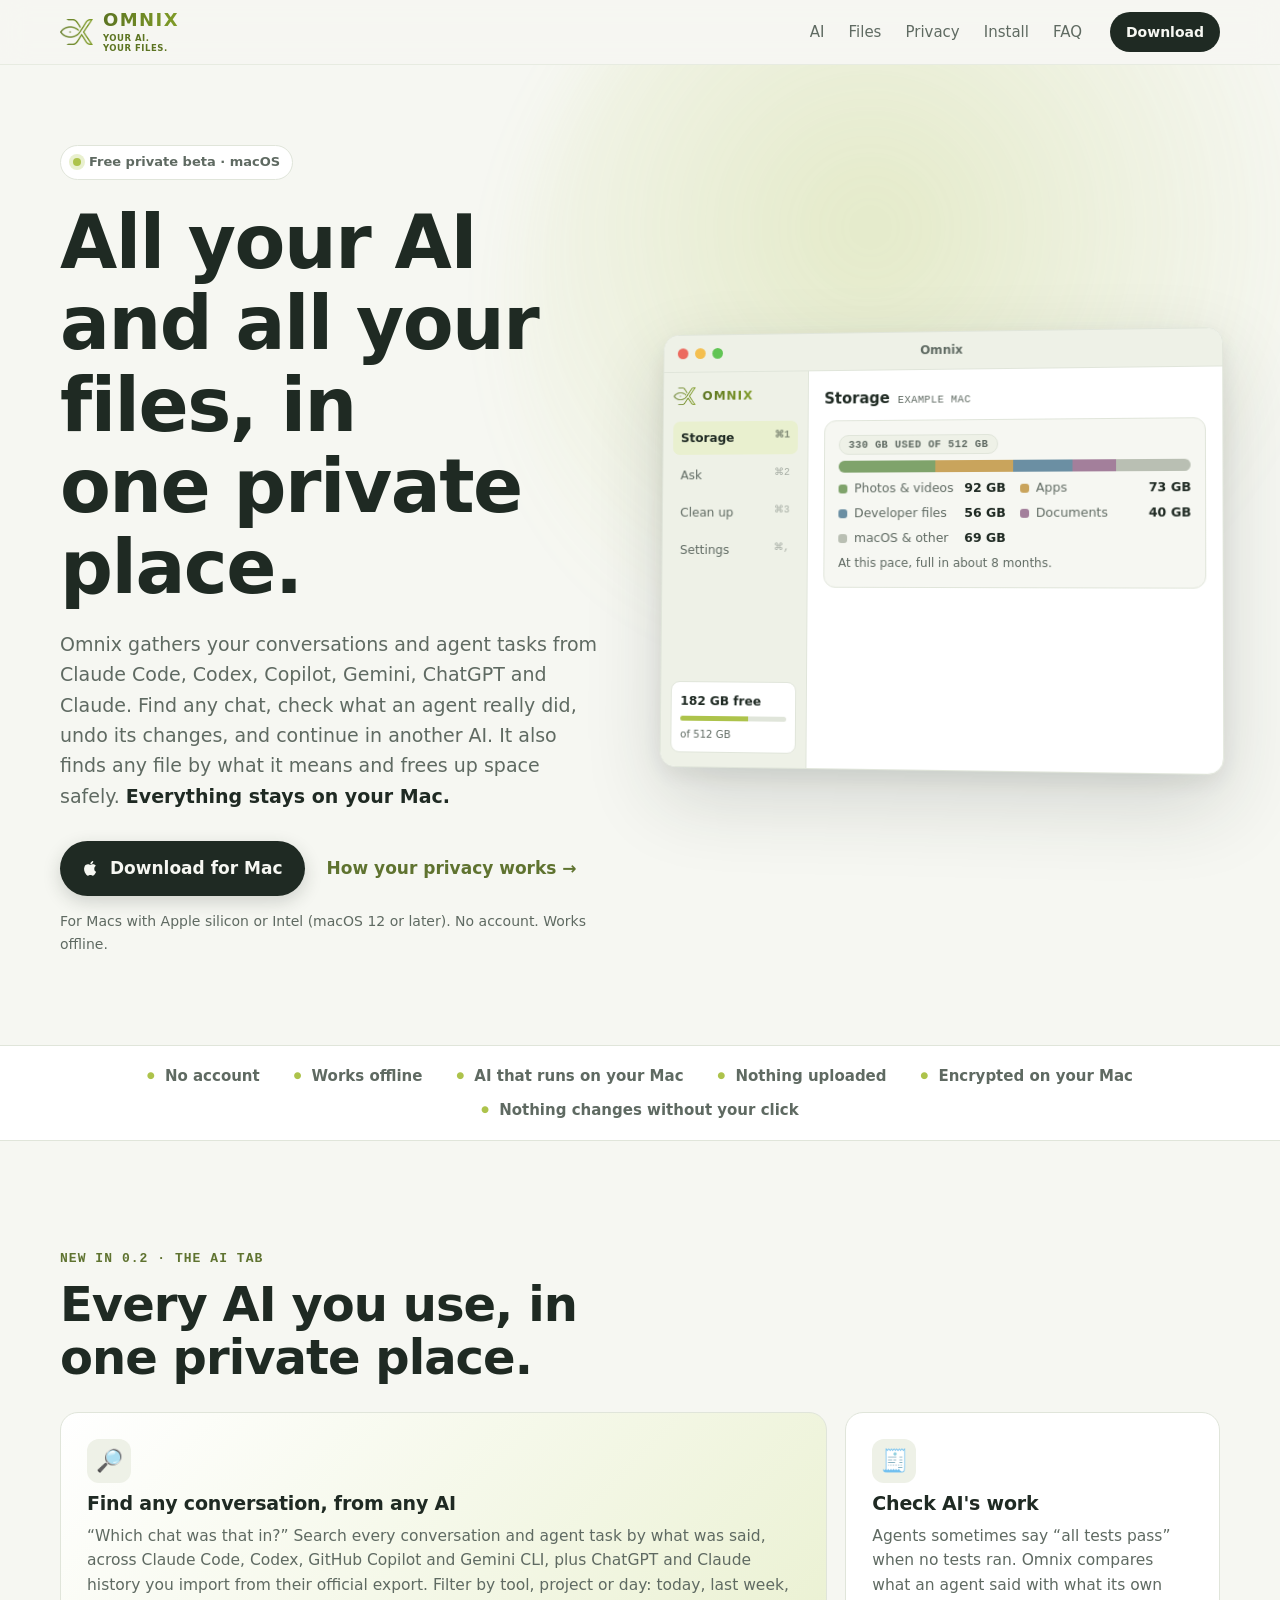
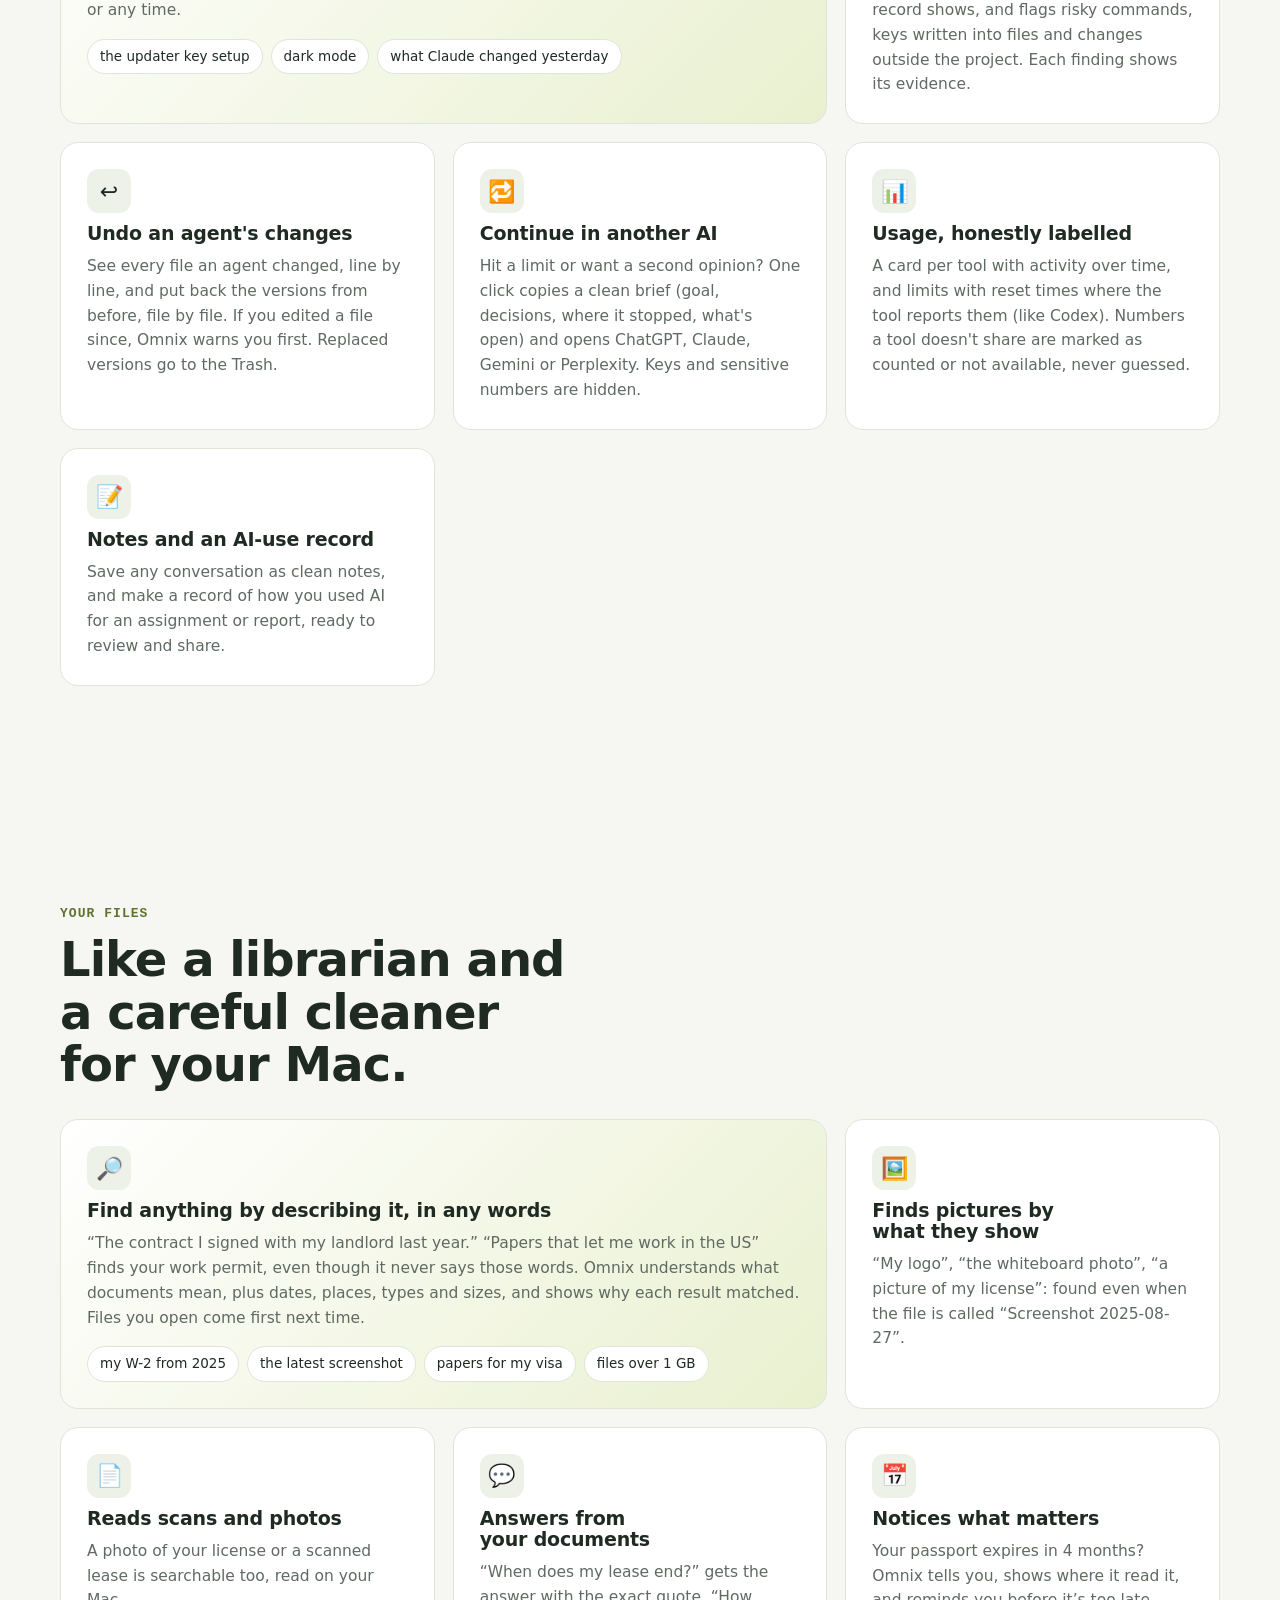
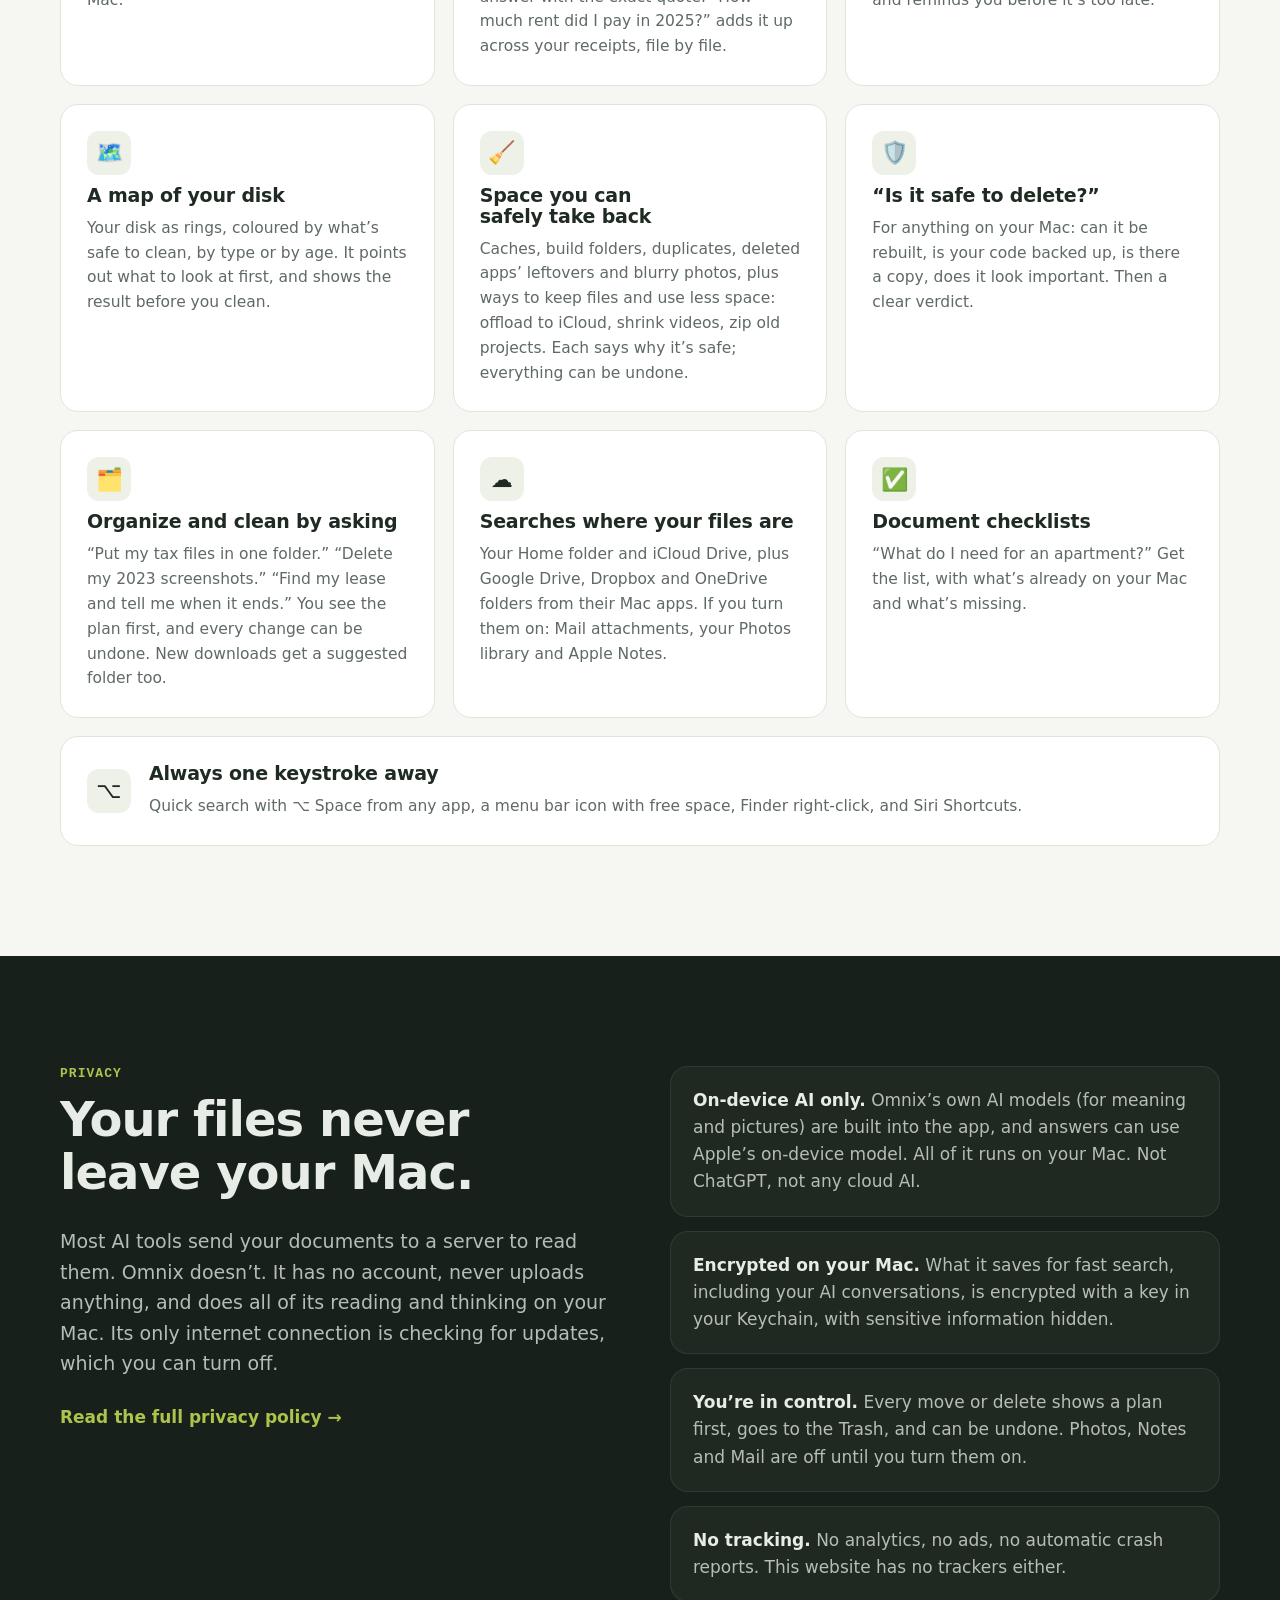
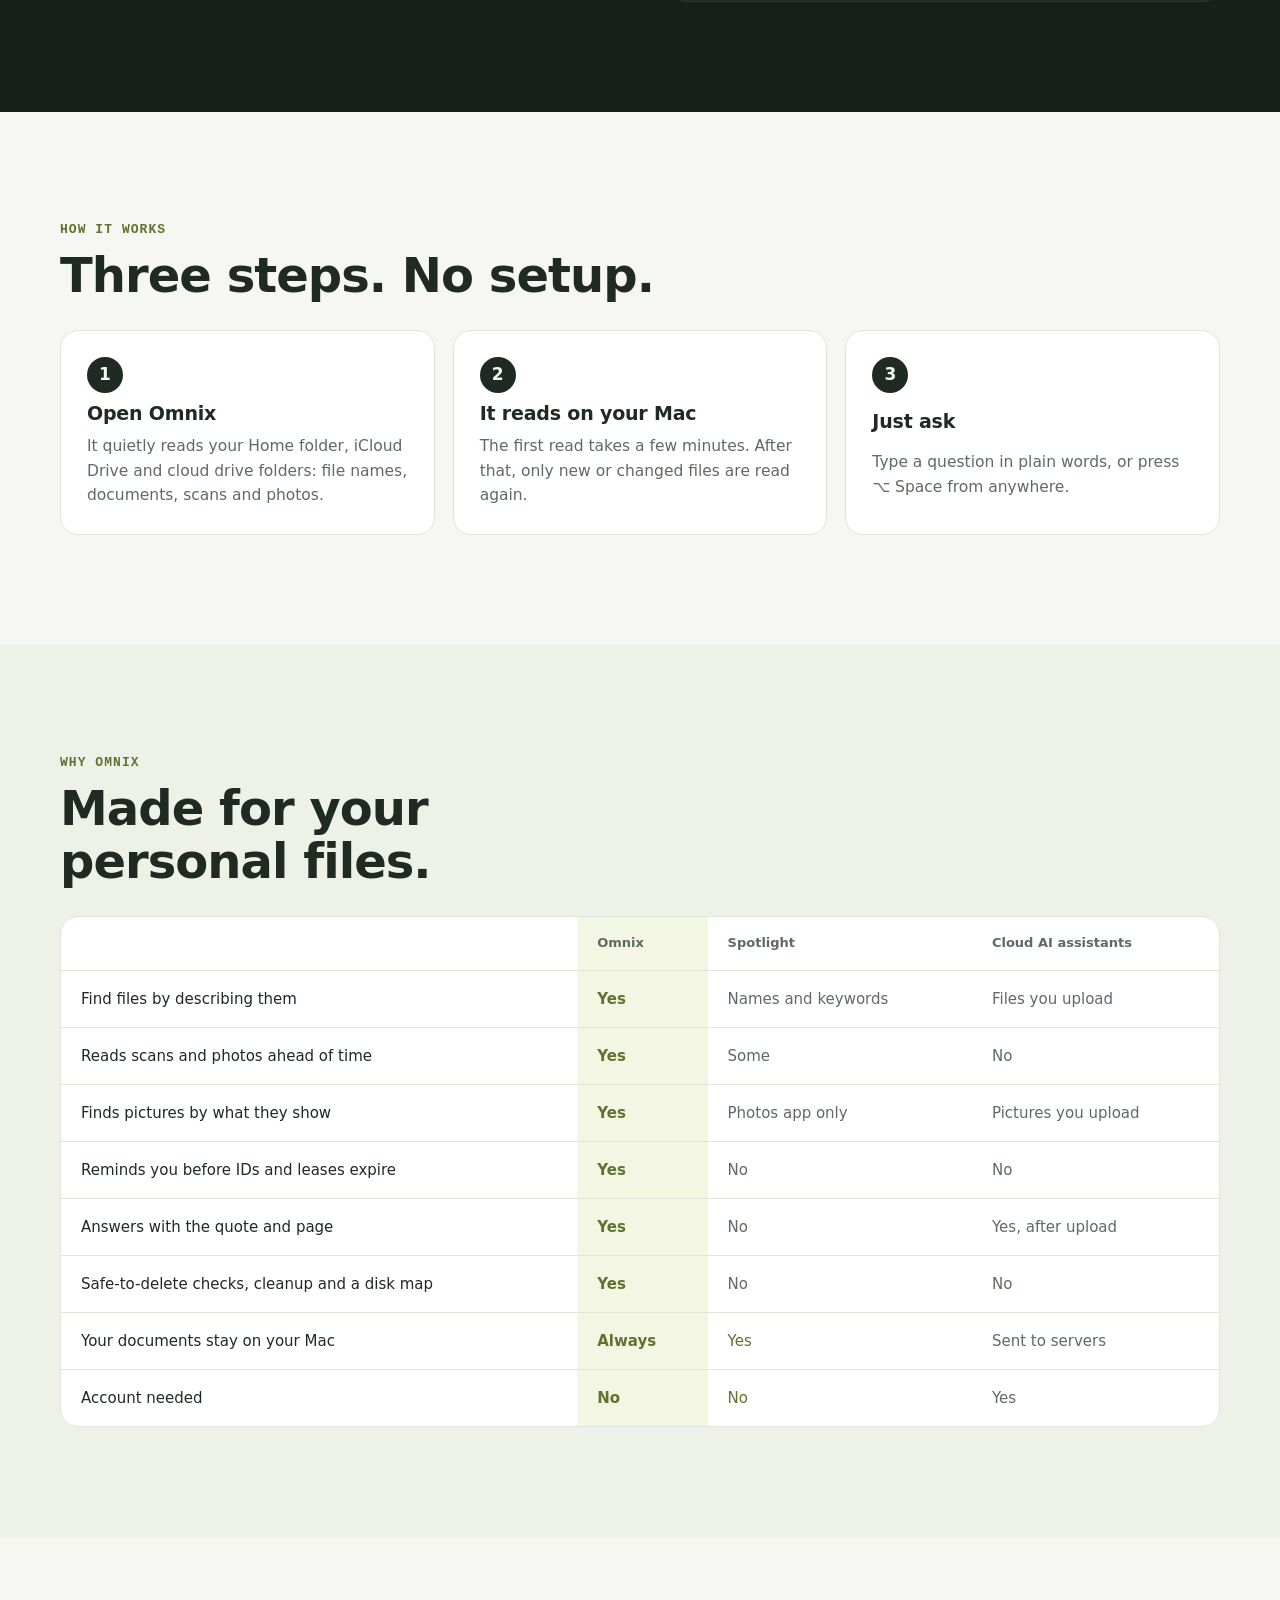
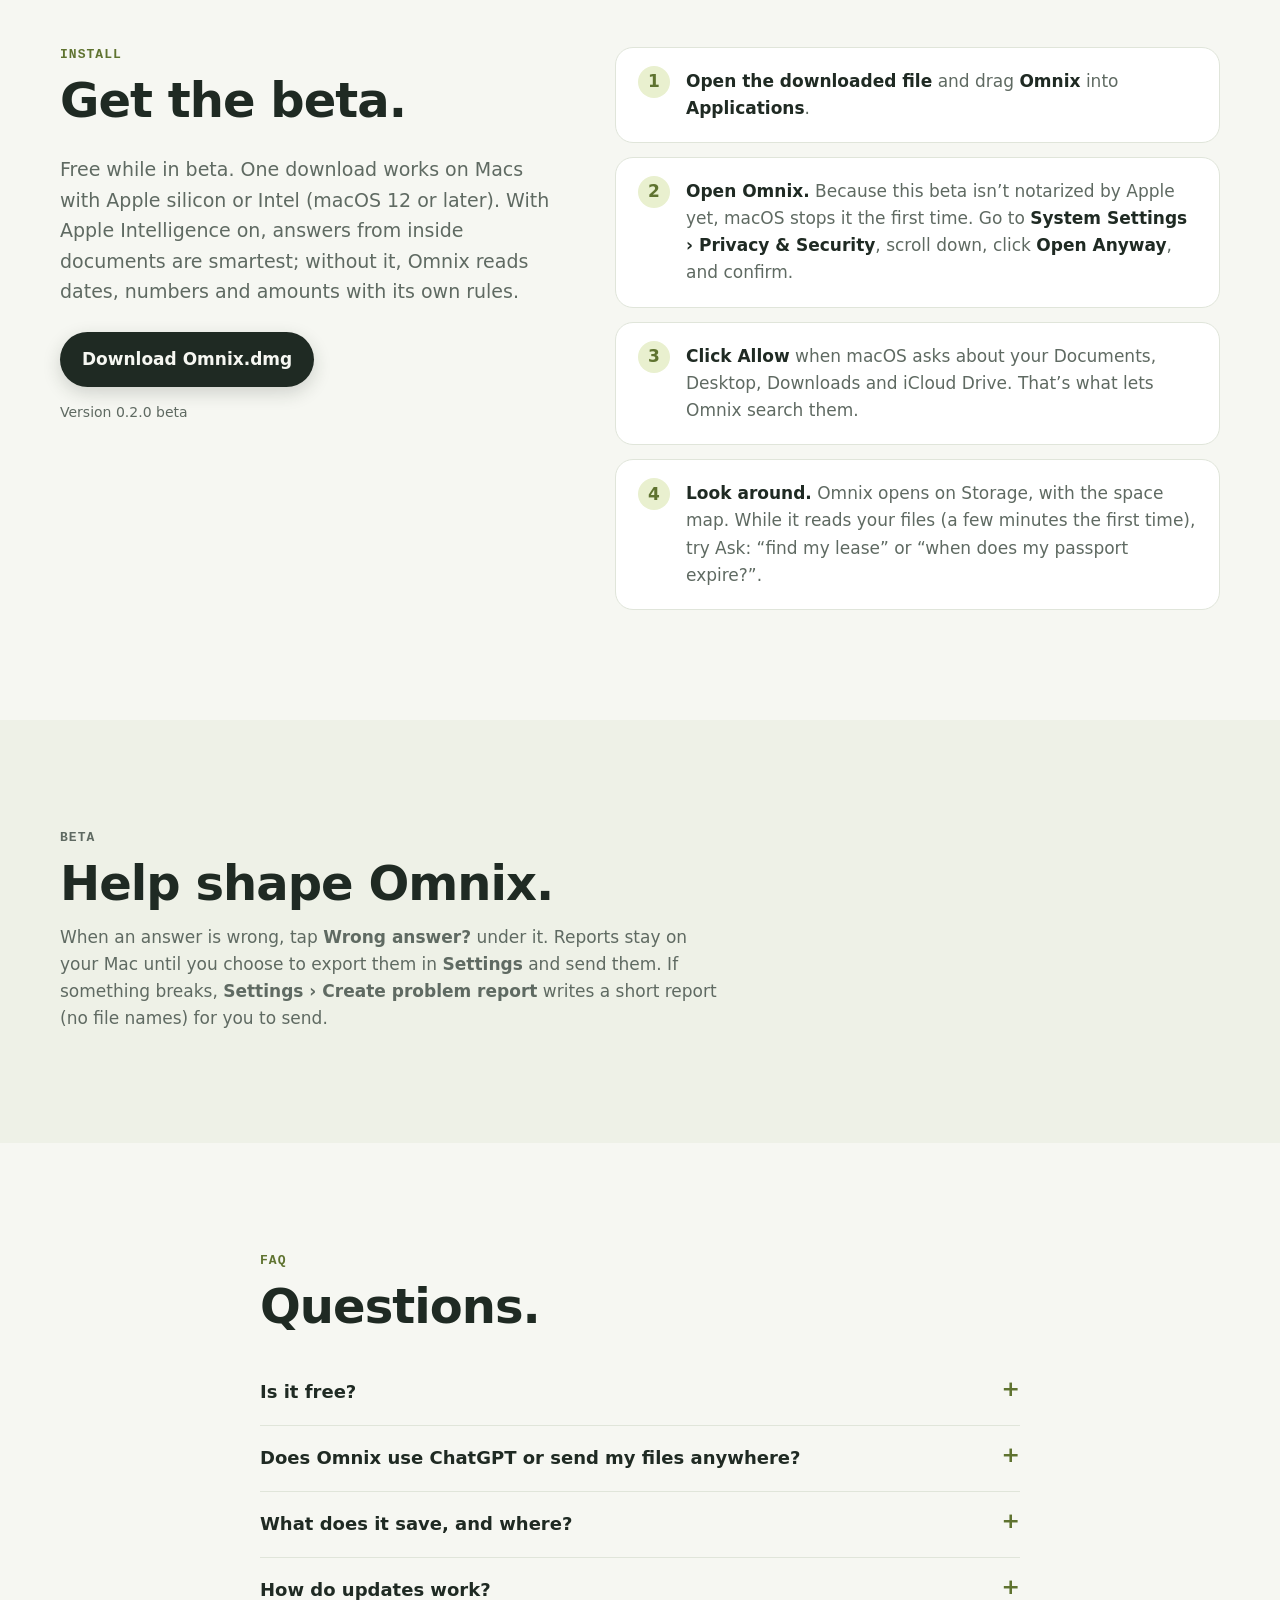
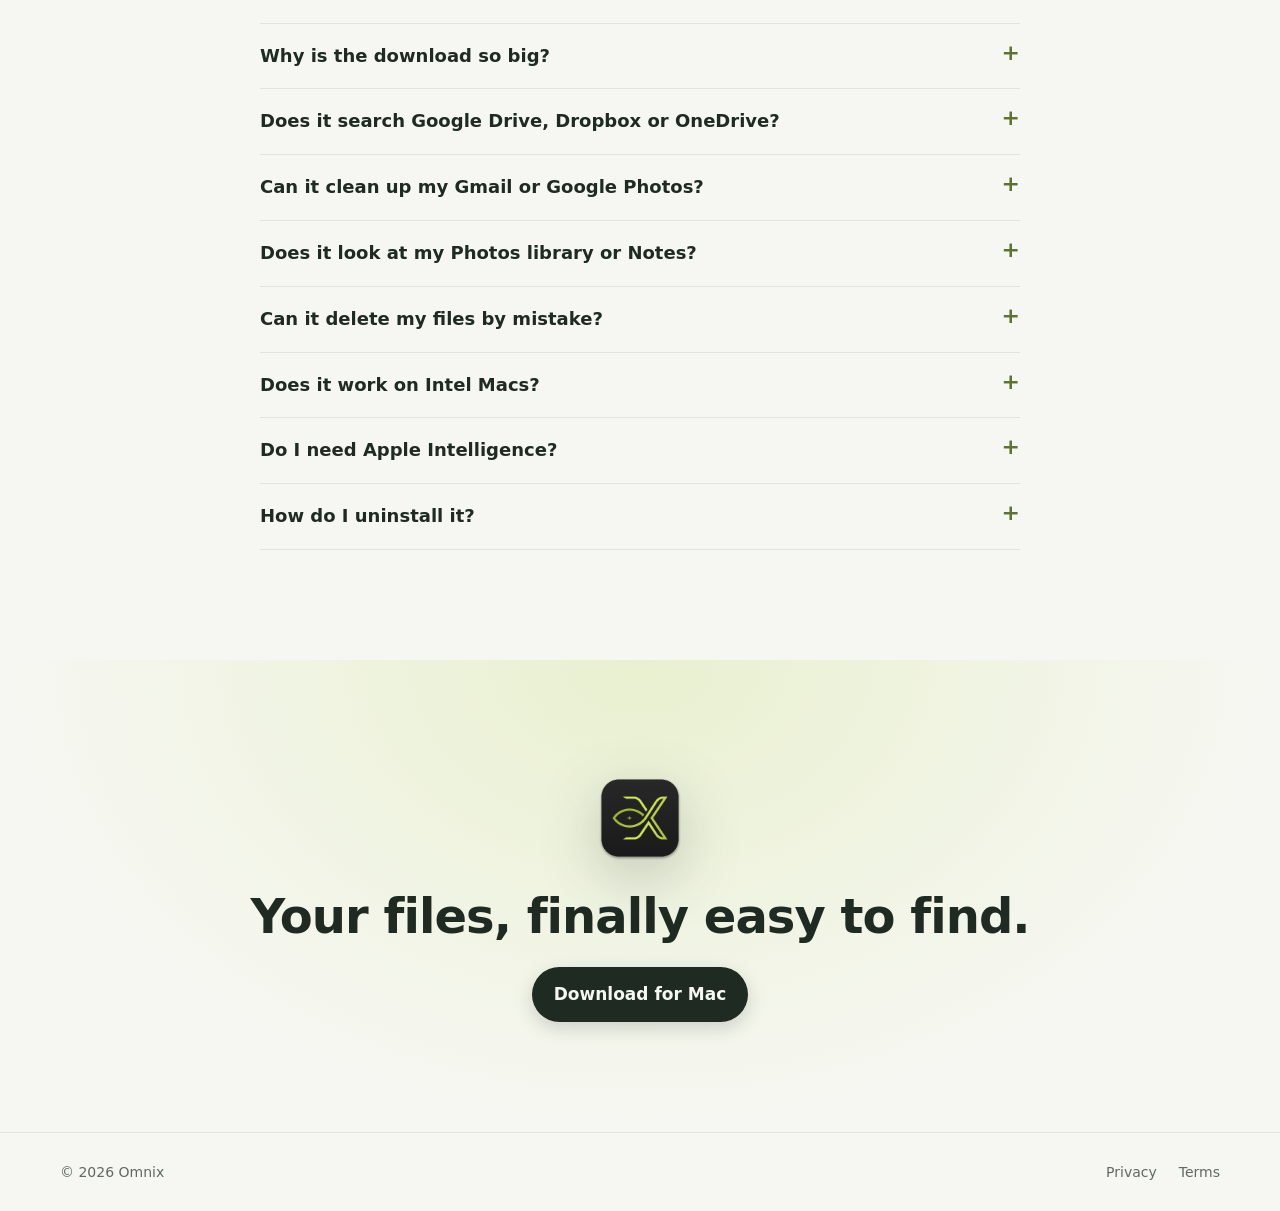
==== commit d492c422: "Version 0.2.0: the AI tab" ====
--- a/index.html
+++ b/index.html
@@ -3,12 +3,12 @@
 <head>
 <meta charset="utf-8">
 <meta name="viewport" content="width=device-width, initial-scale=1">
-<title>Omnix — Instant search. Effortless space.</title>
-<meta name="description" content="Omnix is a private assistant for the files on your Mac. Find any document by what it means, even scans and pictures, get answers from your documents, see a map of your disk and free up space safely. Everything stays on your Mac.">
+<title>Omnix — Your AI. Your files. One private place.</title>
+<meta name="description" content="Omnix brings every AI conversation and agent task on your Mac into one private place: search them all, check what an agent really did, undo its changes and continue any chat in another AI. It also finds any file by what it means and frees up space safely. Everything stays on your Mac.">
 <meta name="theme-color" content="#f6f7f2" media="(prefers-color-scheme: light)">
 <meta name="theme-color" content="#111612" media="(prefers-color-scheme: dark)">
-<meta property="og:title" content="Omnix — Ask your Mac anything about your files">
-<meta property="og:description" content="Find any document by what's inside it, get answers from your files, and free up space safely. Private, on-device, no account.">
+<meta property="og:title" content="Omnix — All your AI and all your files, in one private place">
+<meta property="og:description" content="Search every AI chat, check agents' work, undo their changes, continue in any AI, and find any file. Private, on-device, no account.">
 <meta property="og:image" content="https://ishankpujari.github.io/omnix-website/assets/og.png">
 <meta property="og:url" content="https://ishankpujari.github.io/omnix-website/">
 <meta property="og:type" content="website">
@@ -23,9 +23,10 @@
 
 <header class="nav">
   <div class="wrap nav-inner">
-    <a class="logo" href="index.html" aria-label="Omnix home"><picture><source srcset="assets/omnix-mark@2x.png" media="(prefers-color-scheme: dark)"><img src="assets/omnix-mark-light@2x.png" alt="" width="33" height="26"></picture><span class="logo-name"><span class="logo-word">Omnix</span><span class="logo-tagline"><span>Instant search.</span><span>Effortless space.</span></span></span></a>
+    <a class="logo" href="index.html" aria-label="Omnix home"><picture><source srcset="assets/omnix-mark@2x.png" media="(prefers-color-scheme: dark)"><img src="assets/omnix-mark-light@2x.png" alt="" width="33" height="26"></picture><span class="logo-name"><span class="logo-word">Omnix</span><span class="logo-tagline"><span>Your AI.</span><span>Your files.</span></span></span></a>
     <nav aria-label="Sections">
-      <a href="#features">Features</a>
+      <a href="#ai">AI</a>
+      <a href="#features">Files</a>
       <a href="#privacy">Privacy</a>
       <a href="#install">Install</a>
       <a href="#faq">FAQ</a>
@@ -42,8 +43,8 @@
     <div class="wrap hero-inner">
       <div class="hero-copy">
         <span class="pill"><span class="dot"></span> Free private beta · macOS</span>
-        <h1>Ask your Mac anything about your files.</h1>
-        <p class="lede">Omnix finds any file by what it means, even scans and pictures, answers questions from your documents, maps your disk and frees up space safely. <strong>Everything stays on your Mac.</strong></p>
+        <h1>All your AI and all your files, in one private place.</h1>
+        <p class="lede">Omnix gathers your conversations and agent tasks from Claude Code, Codex, Copilot, Gemini, ChatGPT and Claude. Find any chat, check what an agent really did, undo its changes, and continue in another AI. It also finds any file by what it means and frees up space safely. <strong>Everything stays on your Mac.</strong></p>
         <div class="cta">
           <a class="button" data-download href="#install">
             <svg viewBox="0 0 24 24" aria-hidden="true"><path d="M16.4 12.7c0-2.4 2-3.6 2.1-3.7-1.2-1.7-3-1.9-3.6-2-1.5-.2-3 .9-3.8.9-.8 0-2-.9-3.3-.9-1.7 0-3.3 1-4.2 2.5-1.8 3.1-.5 7.7 1.3 10.2.8 1.2 1.8 2.6 3.1 2.5 1.2 0 1.7-.8 3.2-.8s1.9.8 3.2.8c1.3 0 2.2-1.2 3-2.4 1-1.4 1.3-2.7 1.4-2.8-.1 0-2.4-.9-2.4-3.3zM14 5.5c.7-.8 1.1-1.9 1-3-1 0-2.1.7-2.8 1.5-.6.7-1.2 1.8-1 2.9 1.1.1 2.1-.6 2.8-1.4z"/></svg>
@@ -188,10 +189,51 @@
     </div>
   </section>
 
+  <!-- AI -->
+  <section class="section" id="ai">
+    <div class="wrap">
+      <p class="kicker">New in 0.2 · The AI tab</p>
+      <h2>Every AI you use, in one private place.</h2>
+      <div class="grid">
+        <article class="card wide">
+          <div class="icon" aria-hidden="true">🔎</div>
+          <h3>Find any conversation, from any AI</h3>
+          <p>“Which chat was that in?” Search every conversation and agent task by what was said, across Claude Code, Codex, GitHub Copilot and Gemini CLI, plus ChatGPT and Claude history you import from their official export. Filter by tool, project or day: today, last week, or any time.</p>
+          <div class="examples"><span>the updater key setup</span><span>dark mode</span><span>what Claude changed yesterday</span></div>
+        </article>
+        <article class="card">
+          <div class="icon" aria-hidden="true">🧾</div>
+          <h3>Check AI's work</h3>
+          <p>Agents sometimes say “all tests pass” when no tests ran. Omnix compares what an agent said with what its own record shows, and flags risky commands, keys written into files and changes outside the project. Each finding shows its evidence.</p>
+        </article>
+        <article class="card">
+          <div class="icon" aria-hidden="true">↩️</div>
+          <h3>Undo an agent's changes</h3>
+          <p>See every file an agent changed, line by line, and put back the versions from before, file by file. If you edited a file since, Omnix warns you first. Replaced versions go to the Trash.</p>
+        </article>
+        <article class="card">
+          <div class="icon" aria-hidden="true">🔁</div>
+          <h3>Continue in another AI</h3>
+          <p>Hit a limit or want a second opinion? One click copies a clean brief (goal, decisions, where it stopped, what's open) and opens ChatGPT, Claude, Gemini or Perplexity. Keys and sensitive numbers are hidden.</p>
+        </article>
+        <article class="card">
+          <div class="icon" aria-hidden="true">📊</div>
+          <h3>Usage, honestly labelled</h3>
+          <p>A card per tool with activity over time, and limits with reset times where the tool reports them (like Codex). Numbers a tool doesn't share are marked as counted or not available, never guessed.</p>
+        </article>
+        <article class="card">
+          <div class="icon" aria-hidden="true">📝</div>
+          <h3>Notes and an AI-use record</h3>
+          <p>Save any conversation as clean notes, and make a record of how you used AI for an assignment or report, ready to review and share.</p>
+        </article>
+      </div>
+    </div>
+  </section>
+
   <!-- Features -->
   <section class="section" id="features">
     <div class="wrap">
-      <p class="kicker">What it does</p>
+      <p class="kicker">Your files</p>
       <h2>Like a librarian and a careful cleaner for your Mac.</h2>
       <div class="grid">
         <article class="card wide">
@@ -270,7 +312,7 @@
       </div>
       <ul class="facts">
         <li><b>On-device AI only.</b> Omnix’s own AI models (for meaning and pictures) are built into the app, and answers can use Apple’s on-device model. All of it runs on your Mac. Not ChatGPT, not any cloud AI.</li>
-        <li><b>Encrypted on your Mac.</b> What it saves for fast search is encrypted with a key in your Keychain, with sensitive information hidden.</li>
+        <li><b>Encrypted on your Mac.</b> What it saves for fast search, including your AI conversations, is encrypted with a key in your Keychain, with sensitive information hidden.</li>
         <li><b>You’re in control.</b> Every move or delete shows a plan first, goes to the Trash, and can be undone. Photos, Notes and Mail are off until you turn them on.</li>
         <li><b>No tracking.</b> No analytics, no ads, no automatic crash reports. This website has no trackers either.</li>
       </ul>
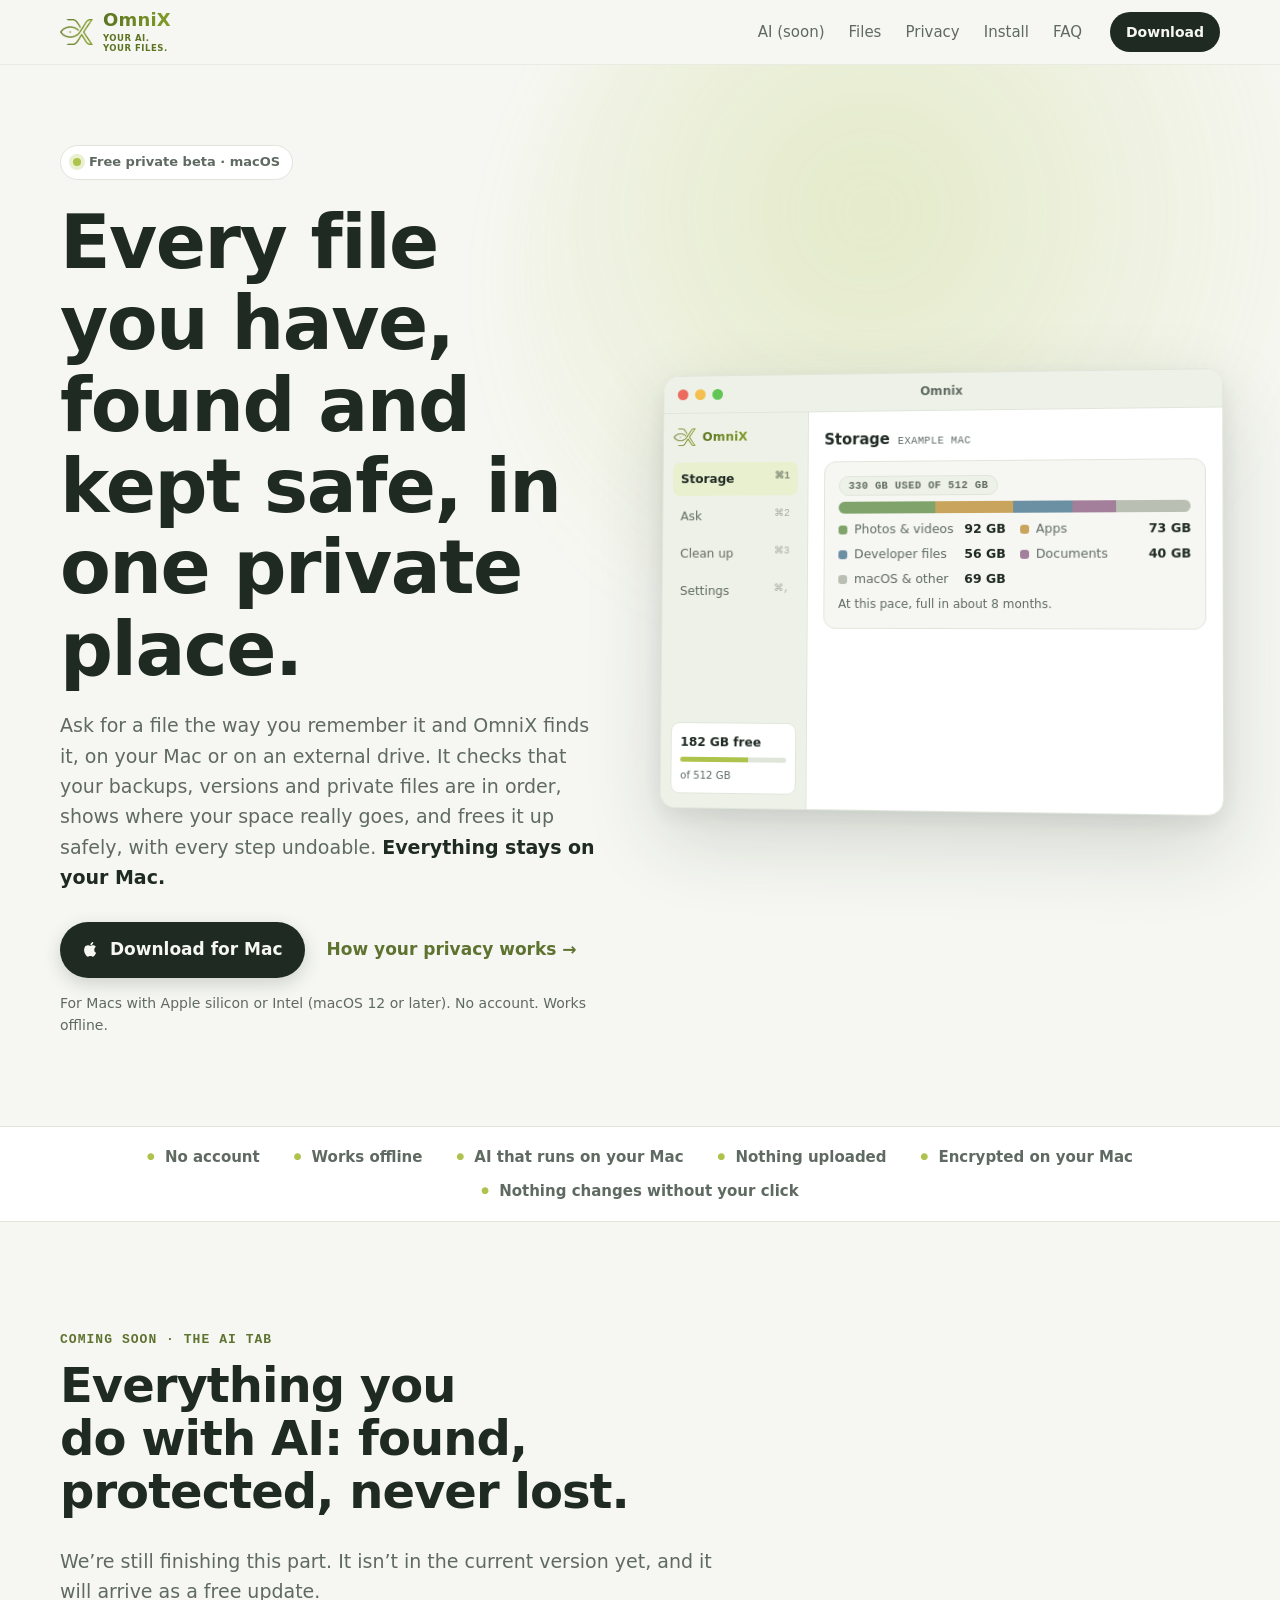
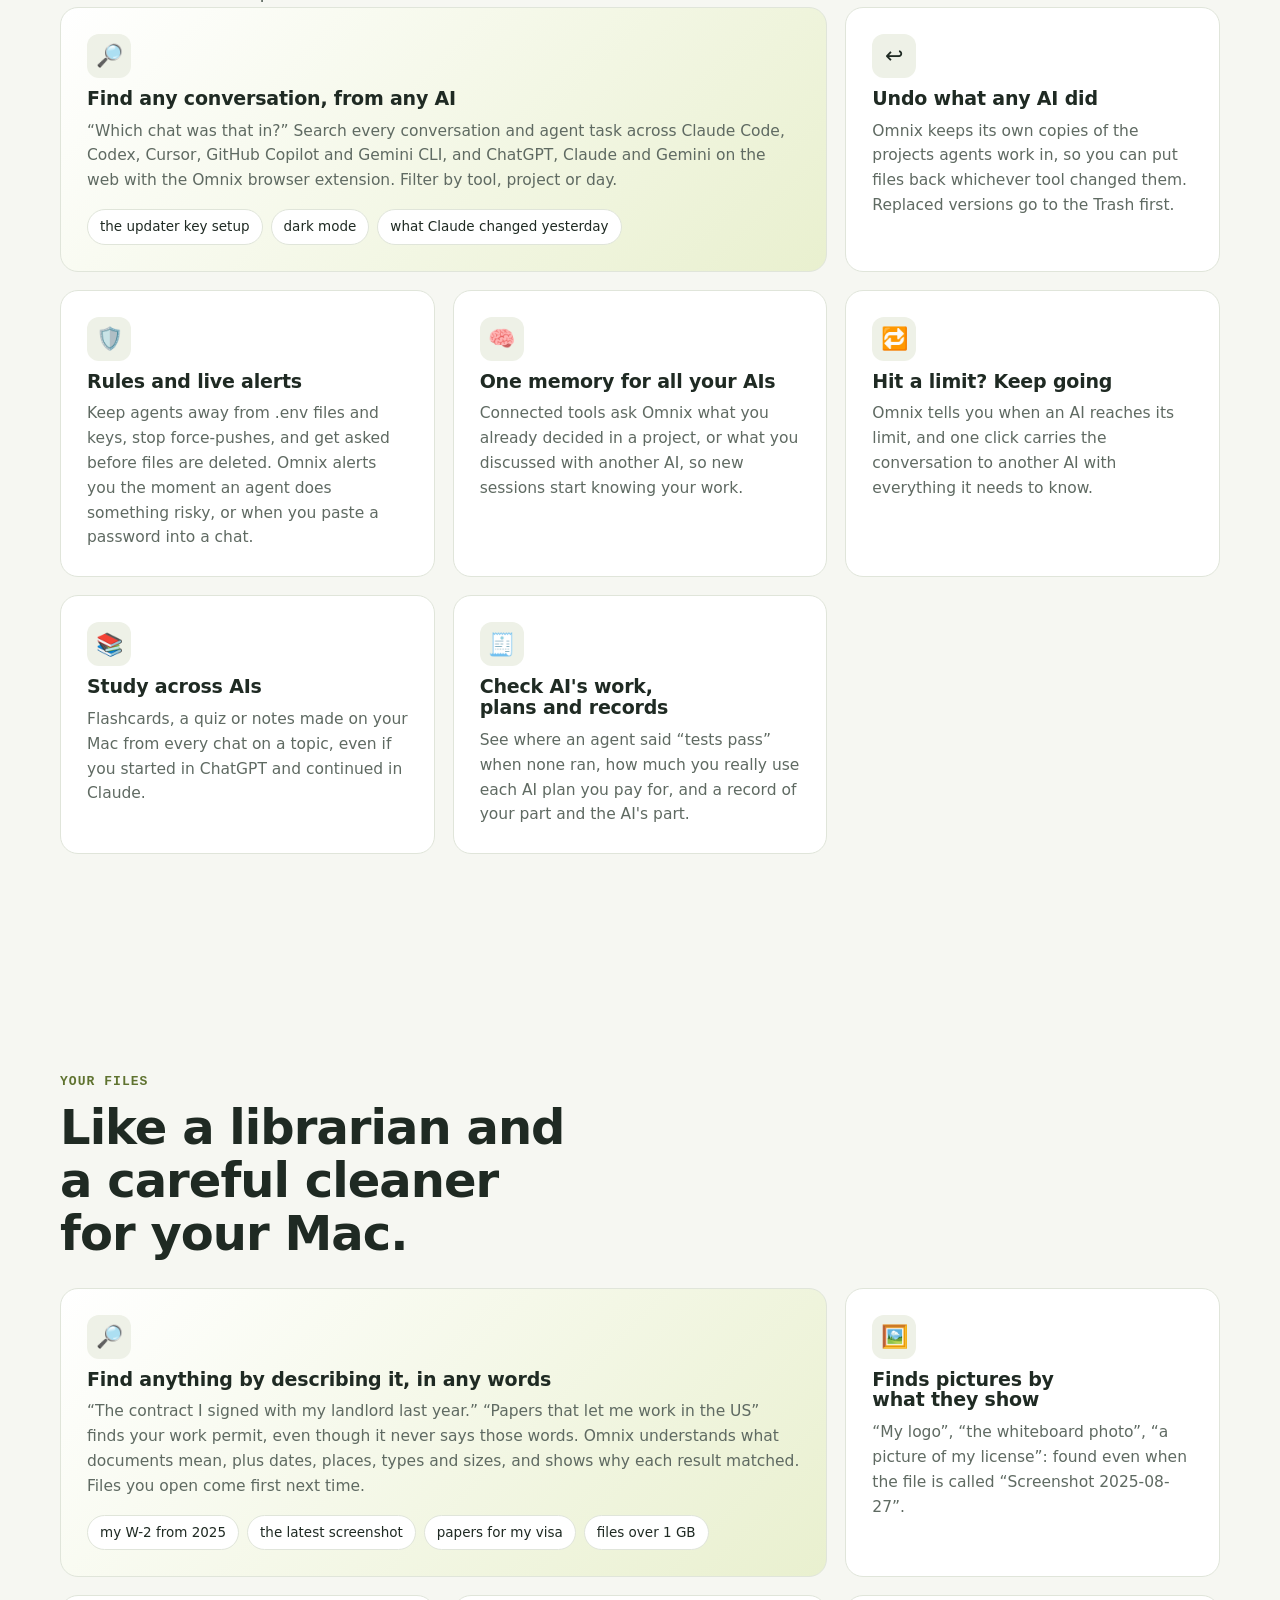
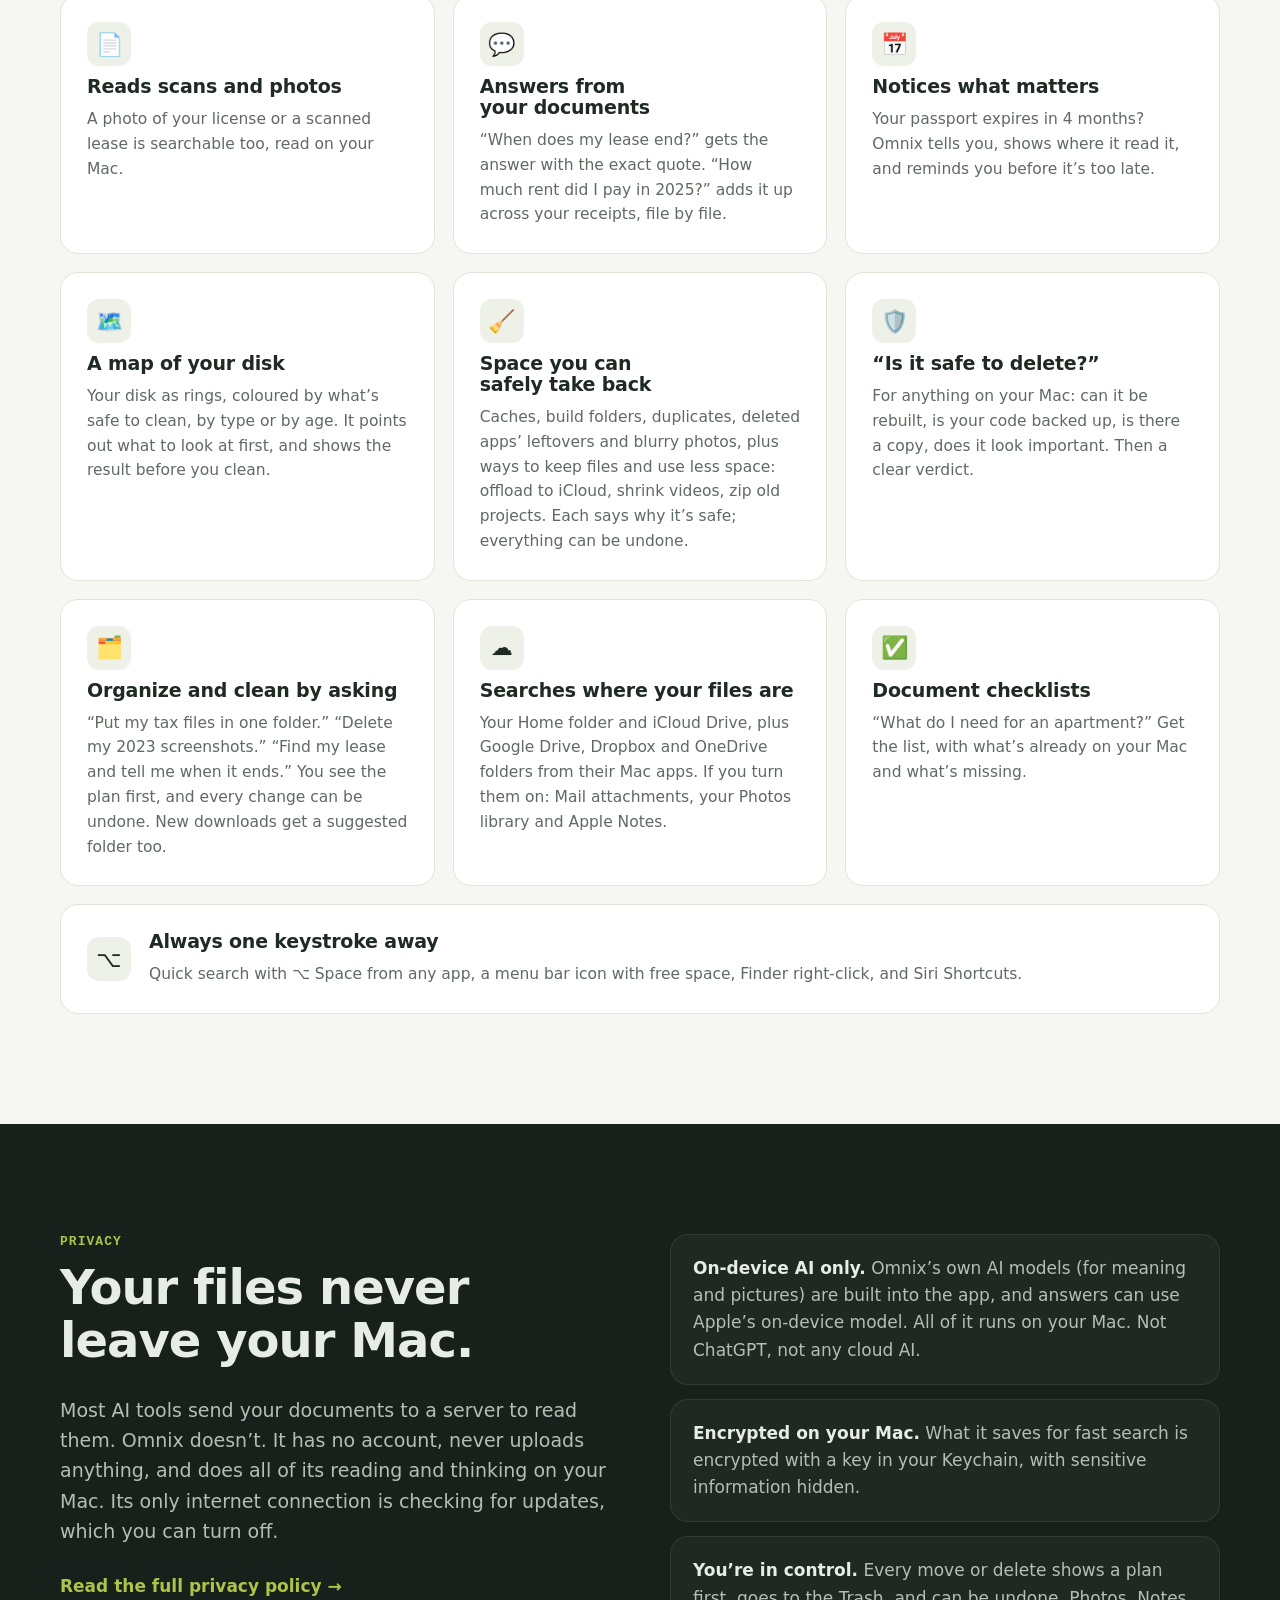
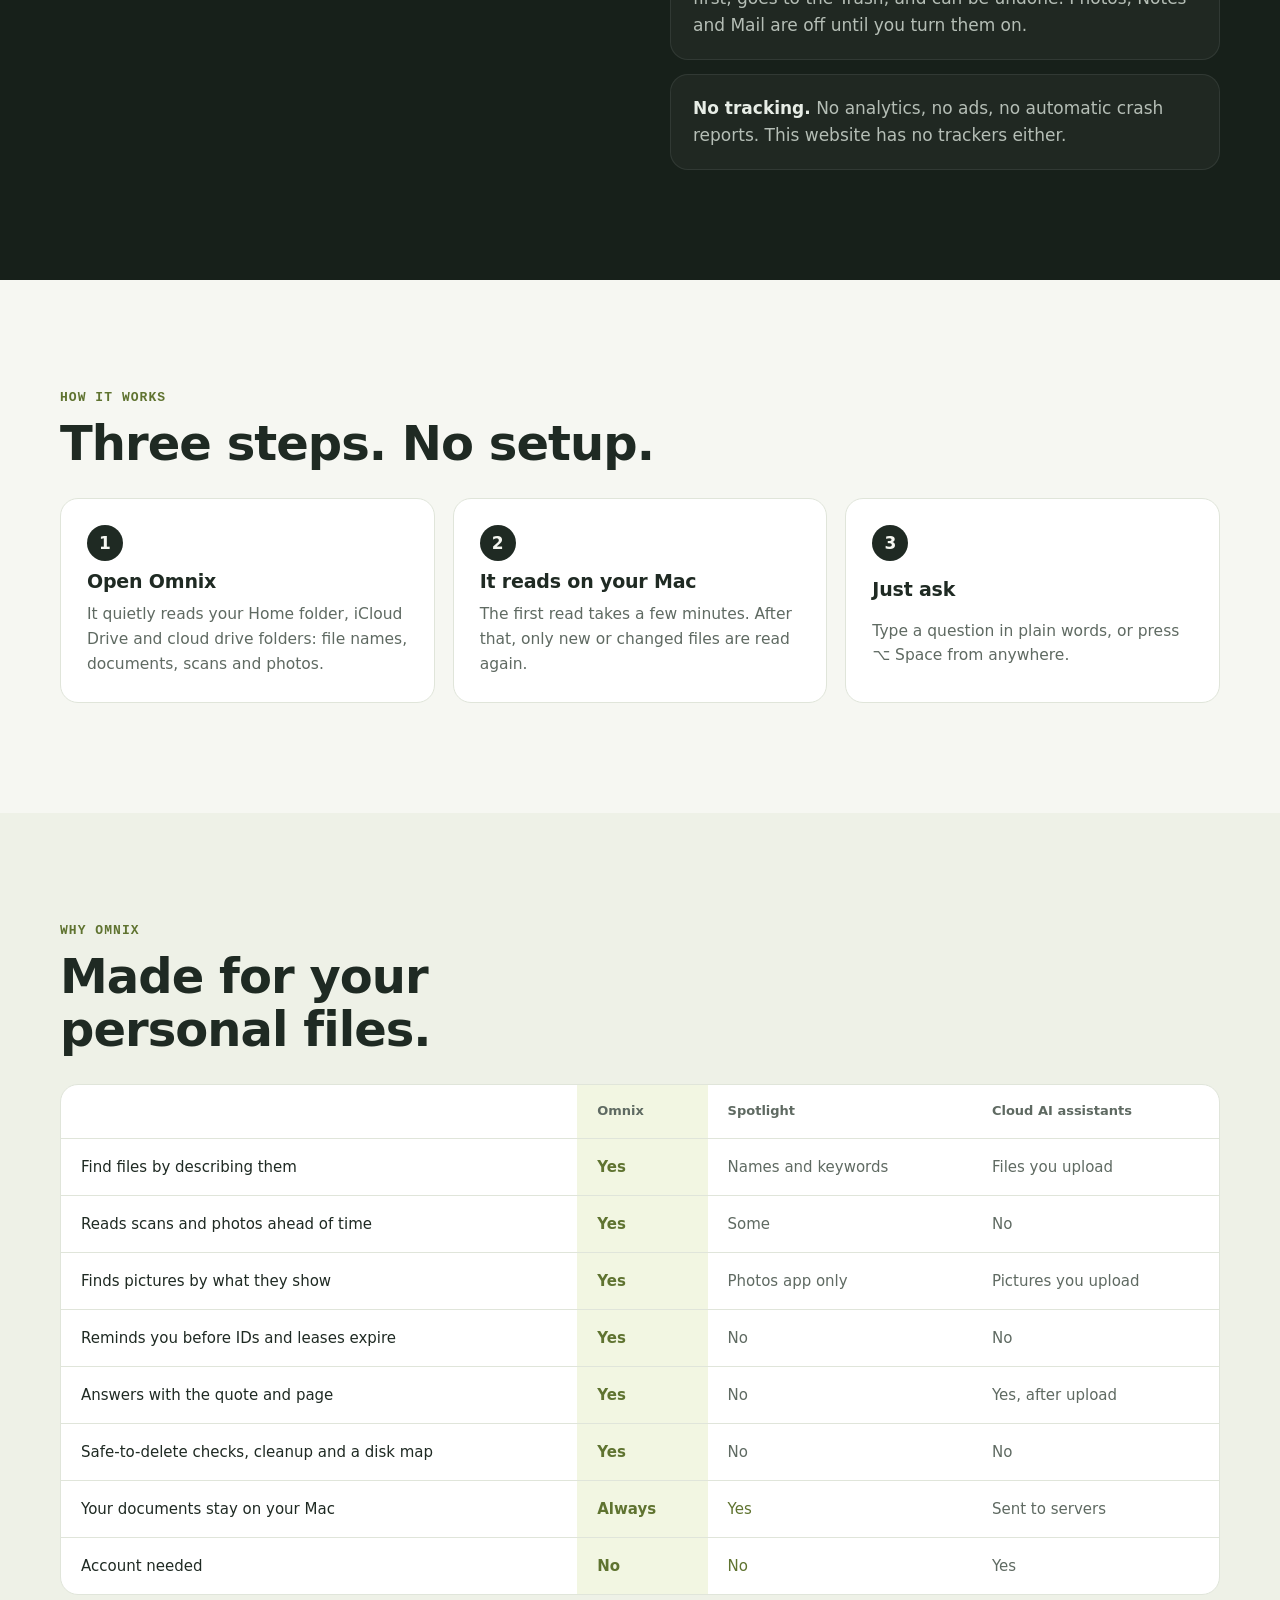
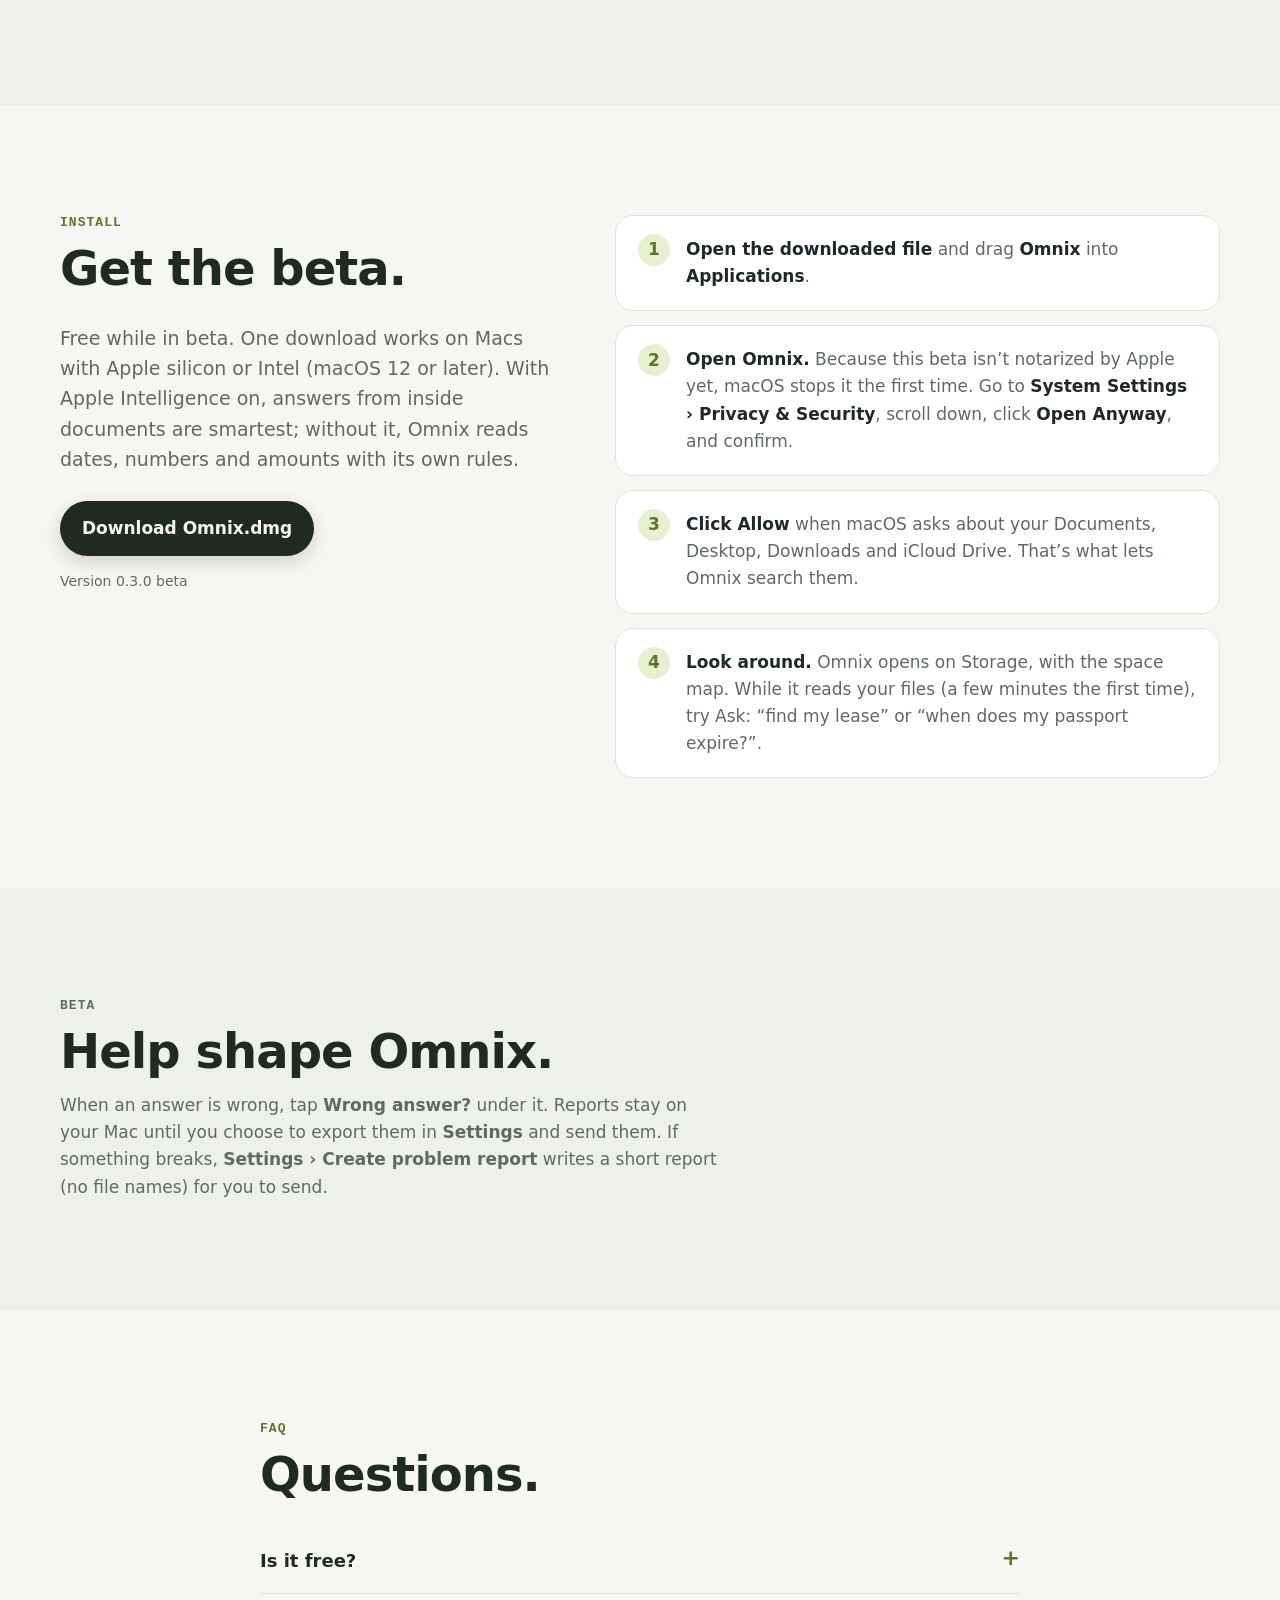
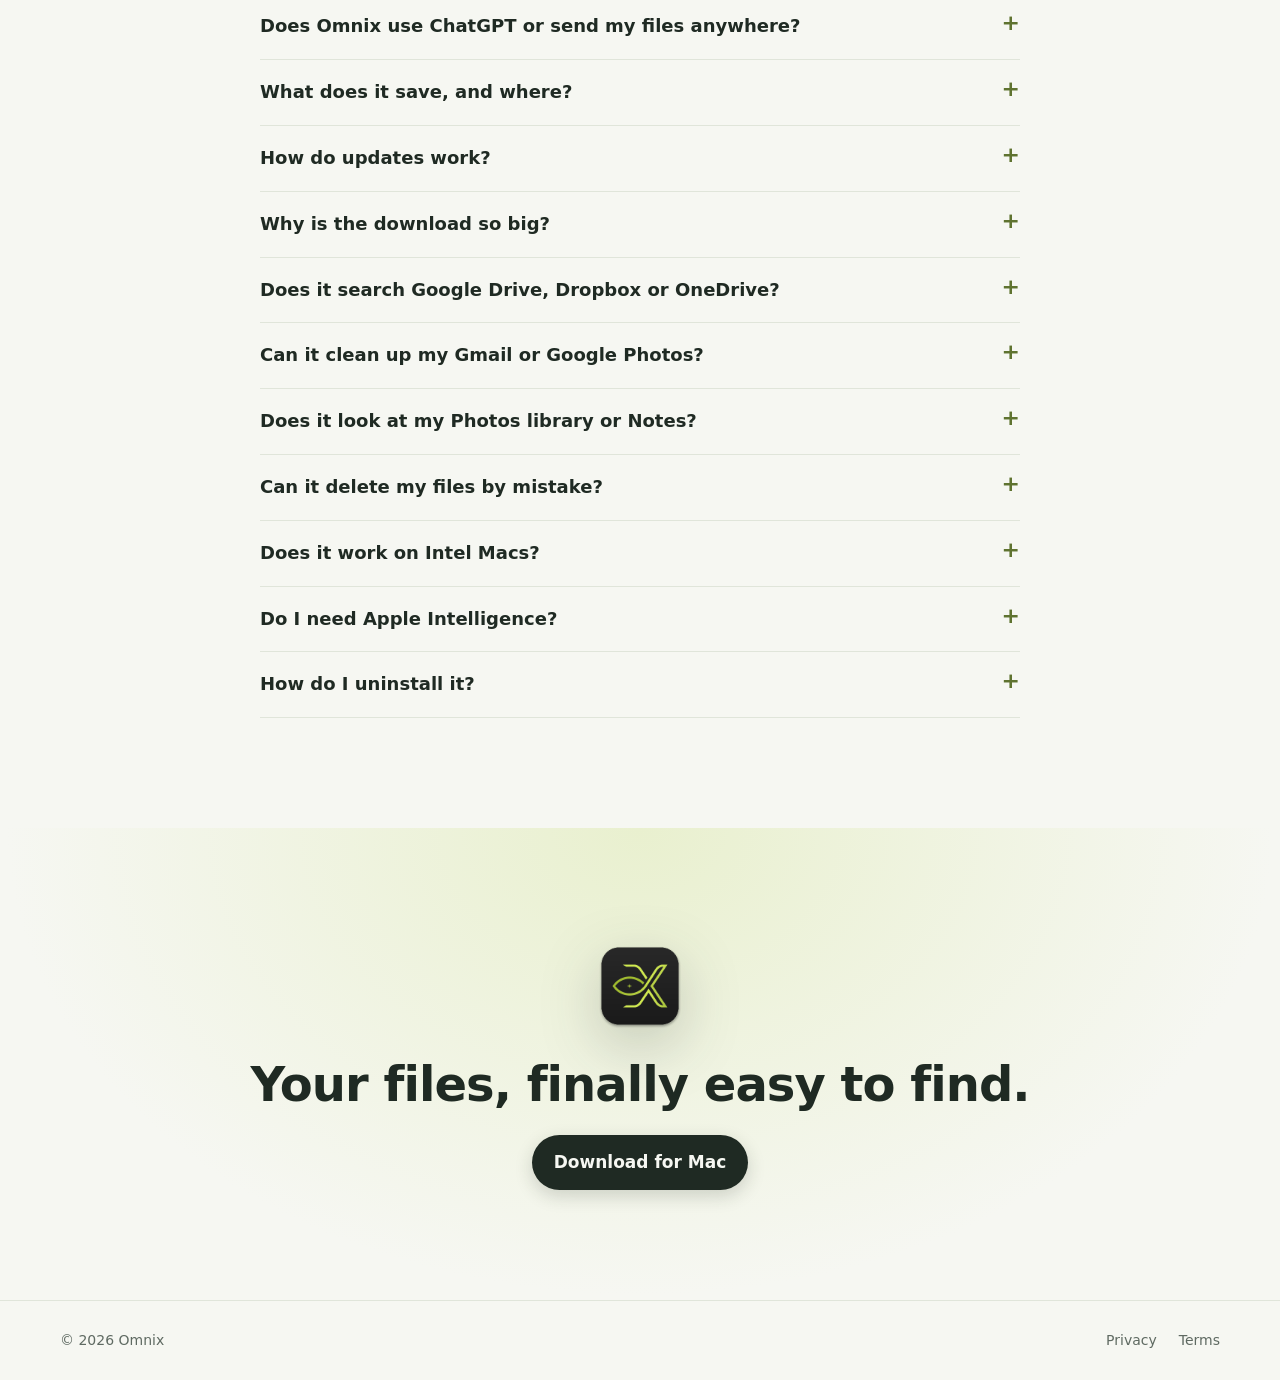
==== commit 112ea6e3: "OmniX 0.3.0: wordmark, AI tab marked coming soon, drives and checkups, acknowledgements page" ====
--- a/index.html
+++ b/index.html
@@ -3,12 +3,12 @@
 <head>
 <meta charset="utf-8">
 <meta name="viewport" content="width=device-width, initial-scale=1">
-<title>Omnix — Your AI. Your files. One private place.</title>
-<meta name="description" content="Omnix brings every AI conversation and agent task on your Mac into one private place: search them all, check what an agent really did, undo its changes and continue any chat in another AI. It also finds any file by what it means and frees up space safely. Everything stays on your Mac.">
+<title>OmniX — Your files, found and kept safe. Privately.</title>
+<meta name="description" content="OmniX finds any file on your Mac or your drives by what it means, checks that your backups, versions and private files are in order, and frees up space safely. No account, works offline, and everything stays on your Mac.">
 <meta name="theme-color" content="#f6f7f2" media="(prefers-color-scheme: light)">
 <meta name="theme-color" content="#111612" media="(prefers-color-scheme: dark)">
-<meta property="og:title" content="Omnix — All your AI and all your files, in one private place">
-<meta property="og:description" content="Search every AI chat, check agents' work, undo their changes, continue in any AI, and find any file. Private, on-device, no account.">
+<meta property="og:title" content="OmniX — Your files, found and kept safe. Privately.">
+<meta property="og:description" content="Find any file by what it means, check your backups and private files, and free up space safely. Private, on-device, no account.">
 <meta property="og:image" content="https://ishankpujari.github.io/omnix-website/assets/og.png">
 <meta property="og:url" content="https://ishankpujari.github.io/omnix-website/">
 <meta property="og:type" content="website">
@@ -23,9 +23,9 @@
 
 <header class="nav">
   <div class="wrap nav-inner">
-    <a class="logo" href="index.html" aria-label="Omnix home"><picture><source srcset="assets/omnix-mark@2x.png" media="(prefers-color-scheme: dark)"><img src="assets/omnix-mark-light@2x.png" alt="" width="33" height="26"></picture><span class="logo-name"><span class="logo-word">Omnix</span><span class="logo-tagline"><span>Your AI.</span><span>Your files.</span></span></span></a>
+    <a class="logo" href="index.html" aria-label="Omnix home"><picture><source srcset="assets/omnix-mark@2x.png" media="(prefers-color-scheme: dark)"><img src="assets/omnix-mark-light@2x.png" alt="" width="33" height="26"></picture><span class="logo-name"><span class="logo-word">OmniX</span><span class="logo-tagline"><span>Your AI.</span><span>Your files.</span></span></span></a>
     <nav aria-label="Sections">
-      <a href="#ai">AI</a>
+      <a href="#ai">AI (soon)</a>
       <a href="#features">Files</a>
       <a href="#privacy">Privacy</a>
       <a href="#install">Install</a>
@@ -43,8 +43,8 @@
     <div class="wrap hero-inner">
       <div class="hero-copy">
         <span class="pill"><span class="dot"></span> Free private beta · macOS</span>
-        <h1>All your AI and all your files, in one private place.</h1>
-        <p class="lede">Omnix gathers your conversations and agent tasks from Claude Code, Codex, Copilot, Gemini, ChatGPT and Claude. Find any chat, check what an agent really did, undo its changes, and continue in another AI. It also finds any file by what it means and frees up space safely. <strong>Everything stays on your Mac.</strong></p>
+        <h1>Every file you have, found and kept safe, in one private place.</h1>
+        <p class="lede">Ask for a file the way you remember it and OmniX finds it, on your Mac or on an external drive. It checks that your backups, versions and private files are in order, shows where your space really goes, and frees it up safely, with every step undoable. <strong>Everything stays on your Mac.</strong></p>
         <div class="cta">
           <a class="button" data-download href="#install">
             <svg viewBox="0 0 24 24" aria-hidden="true"><path d="M16.4 12.7c0-2.4 2-3.6 2.1-3.7-1.2-1.7-3-1.9-3.6-2-1.5-.2-3 .9-3.8.9-.8 0-2-.9-3.3-.9-1.7 0-3.3 1-4.2 2.5-1.8 3.1-.5 7.7 1.3 10.2.8 1.2 1.8 2.6 3.1 2.5 1.2 0 1.7-.8 3.2-.8s1.9.8 3.2.8c1.3 0 2.2-1.2 3-2.4 1-1.4 1.3-2.7 1.4-2.8-.1 0-2.4-.9-2.4-3.3zM14 5.5c.7-.8 1.1-1.9 1-3-1 0-2.1.7-2.8 1.5-.6.7-1.2 1.8-1 2.9 1.1.1 2.1-.6 2.8-1.4z"/></svg>
@@ -60,7 +60,7 @@
         <div class="window-bar"><span></span><span></span><span></span><b>Omnix</b></div>
         <div class="window-body">
           <aside class="mini-side" aria-hidden="true">
-            <div class="mini-brand"><picture><source srcset="assets/omnix-mark@2x.png" media="(prefers-color-scheme: dark)"><img src="assets/omnix-mark-light@2x.png" alt="" width="23" height="18"></picture><span class="logo-word">Omnix</span></div>
+            <div class="mini-brand"><picture><source srcset="assets/omnix-mark@2x.png" media="(prefers-color-scheme: dark)"><img src="assets/omnix-mark-light@2x.png" alt="" width="23" height="18"></picture><span class="logo-word">OmniX</span></div>
             <div class="mini-link" data-tab="storage">Storage <kbd>⌘1</kbd></div>
             <div class="mini-link on" data-tab="ask">Ask <kbd>⌘2</kbd></div>
             <div class="mini-link" data-tab="cleanup">Clean up <kbd>⌘3</kbd></div>
@@ -192,39 +192,45 @@
   <!-- AI -->
   <section class="section" id="ai">
     <div class="wrap">
-      <p class="kicker">New in 0.2 · The AI tab</p>
-      <h2>Every AI you use, in one private place.</h2>
+      <p class="kicker">Coming soon · The AI tab</p>
+      <h2>Everything you do with AI: found, protected, never lost.</h2>
+      <p class="lede">We’re still finishing this part. It isn’t in the current version yet, and it will arrive as a free update.</p>
       <div class="grid">
         <article class="card wide">
           <div class="icon" aria-hidden="true">🔎</div>
           <h3>Find any conversation, from any AI</h3>
-          <p>“Which chat was that in?” Search every conversation and agent task by what was said, across Claude Code, Codex, GitHub Copilot and Gemini CLI, plus ChatGPT and Claude history you import from their official export. Filter by tool, project or day: today, last week, or any time.</p>
+          <p>“Which chat was that in?” Search every conversation and agent task across Claude Code, Codex, Cursor, GitHub Copilot and Gemini CLI, and ChatGPT, Claude and Gemini on the web with the Omnix browser extension. Filter by tool, project or day.</p>
           <div class="examples"><span>the updater key setup</span><span>dark mode</span><span>what Claude changed yesterday</span></div>
         </article>
         <article class="card">
+          <div class="icon" aria-hidden="true">↩️</div>
+          <h3>Undo what any AI did</h3>
+          <p>Omnix keeps its own copies of the projects agents work in, so you can put files back whichever tool changed them. Replaced versions go to the Trash first.</p>
+        </article>
+        <article class="card">
+          <div class="icon" aria-hidden="true">🛡️</div>
+          <h3>Rules and live alerts</h3>
+          <p>Keep agents away from .env files and keys, stop force-pushes, and get asked before files are deleted. Omnix alerts you the moment an agent does something risky, or when you paste a password into a chat.</p>
+        </article>
+        <article class="card">
+          <div class="icon" aria-hidden="true">🧠</div>
+          <h3>One memory for all your AIs</h3>
+          <p>Connected tools ask Omnix what you already decided in a project, or what you discussed with another AI, so new sessions start knowing your work.</p>
+        </article>
+        <article class="card">
+          <div class="icon" aria-hidden="true">🔁</div>
+          <h3>Hit a limit? Keep going</h3>
+          <p>Omnix tells you when an AI reaches its limit, and one click carries the conversation to another AI with everything it needs to know.</p>
+        </article>
+        <article class="card">
+          <div class="icon" aria-hidden="true">📚</div>
+          <h3>Study across AIs</h3>
+          <p>Flashcards, a quiz or notes made on your Mac from every chat on a topic, even if you started in ChatGPT and continued in Claude.</p>
+        </article>
+        <article class="card">
           <div class="icon" aria-hidden="true">🧾</div>
-          <h3>Check AI's work</h3>
-          <p>Agents sometimes say “all tests pass” when no tests ran. Omnix compares what an agent said with what its own record shows, and flags risky commands, keys written into files and changes outside the project. Each finding shows its evidence.</p>
-        </article>
-        <article class="card">
-          <div class="icon" aria-hidden="true">↩️</div>
-          <h3>Undo an agent's changes</h3>
-          <p>See every file an agent changed, line by line, and put back the versions from before, file by file. If you edited a file since, Omnix warns you first. Replaced versions go to the Trash.</p>
-        </article>
-        <article class="card">
-          <div class="icon" aria-hidden="true">🔁</div>
-          <h3>Continue in another AI</h3>
-          <p>Hit a limit or want a second opinion? One click copies a clean brief (goal, decisions, where it stopped, what's open) and opens ChatGPT, Claude, Gemini or Perplexity. Keys and sensitive numbers are hidden.</p>
-        </article>
-        <article class="card">
-          <div class="icon" aria-hidden="true">📊</div>
-          <h3>Usage, honestly labelled</h3>
-          <p>A card per tool with activity over time, and limits with reset times where the tool reports them (like Codex). Numbers a tool doesn't share are marked as counted or not available, never guessed.</p>
-        </article>
-        <article class="card">
-          <div class="icon" aria-hidden="true">📝</div>
-          <h3>Notes and an AI-use record</h3>
-          <p>Save any conversation as clean notes, and make a record of how you used AI for an assignment or report, ready to review and share.</p>
+          <h3>Check AI's work, plans and records</h3>
+          <p>See where an agent said “tests pass” when none ran, how much you really use each AI plan you pay for, and a record of your part and the AI's part.</p>
         </article>
       </div>
     </div>
@@ -312,7 +318,7 @@
       </div>
       <ul class="facts">
         <li><b>On-device AI only.</b> Omnix’s own AI models (for meaning and pictures) are built into the app, and answers can use Apple’s on-device model. All of it runs on your Mac. Not ChatGPT, not any cloud AI.</li>
-        <li><b>Encrypted on your Mac.</b> What it saves for fast search, including your AI conversations, is encrypted with a key in your Keychain, with sensitive information hidden.</li>
+        <li><b>Encrypted on your Mac.</b> What it saves for fast search is encrypted with a key in your Keychain, with sensitive information hidden.</li>
         <li><b>You’re in control.</b> Every move or delete shows a plan first, goes to the Trash, and can be undone. Photos, Notes and Mail are off until you turn them on.</li>
         <li><b>No tracking.</b> No analytics, no ads, no automatic crash reports. This website has no trackers either.</li>
       </ul>
--- a/style.css
+++ b/style.css
@@ -261,7 +261,7 @@
 /* The logo and name, as in the app's sidebar: darker greens on light backgrounds, brighter on dark. */
 .logo img, .mini-brand img { display: block; border-radius: 0; filter: none; }
 .logo-name { display: flex; flex-direction: column; line-height: 1.05; }
-.logo-word { text-transform: uppercase; letter-spacing: .08em; font-weight: 700; background: linear-gradient(90deg, #5c7422, #809c28); -webkit-background-clip: text; background-clip: text; color: transparent; }
+.logo-word { letter-spacing: .01em; font-weight: 700; background: linear-gradient(90deg, #5c7422, #809c28); -webkit-background-clip: text; background-clip: text; color: transparent; }
 .logo-tagline { display: flex; flex-direction: column; gap: 2px; margin-top: 4px; color: #5c7422; font-size: 8.5px; font-weight: 600; letter-spacing: .06em; text-transform: uppercase; }
 @media (prefers-color-scheme: dark) {
   .logo-word { background-image: linear-gradient(90deg, #8fa83a, #d6ea70); }
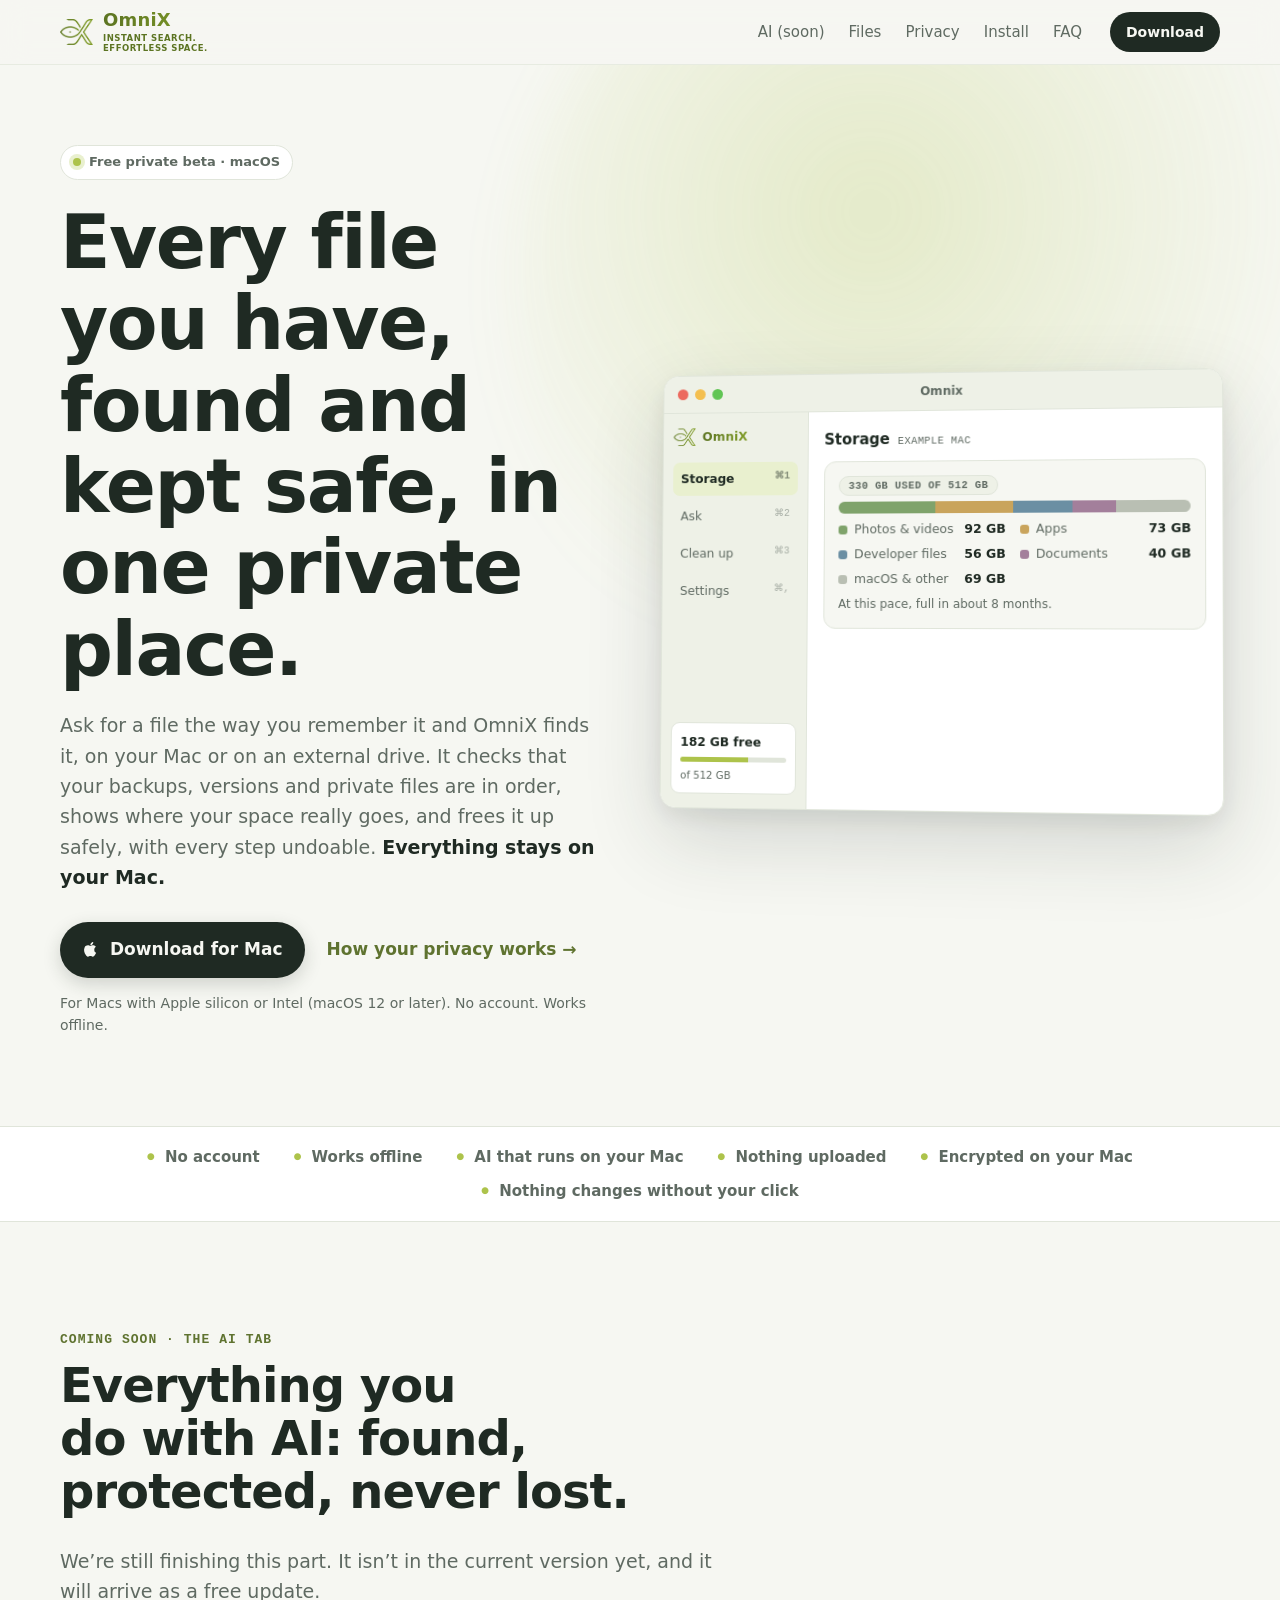
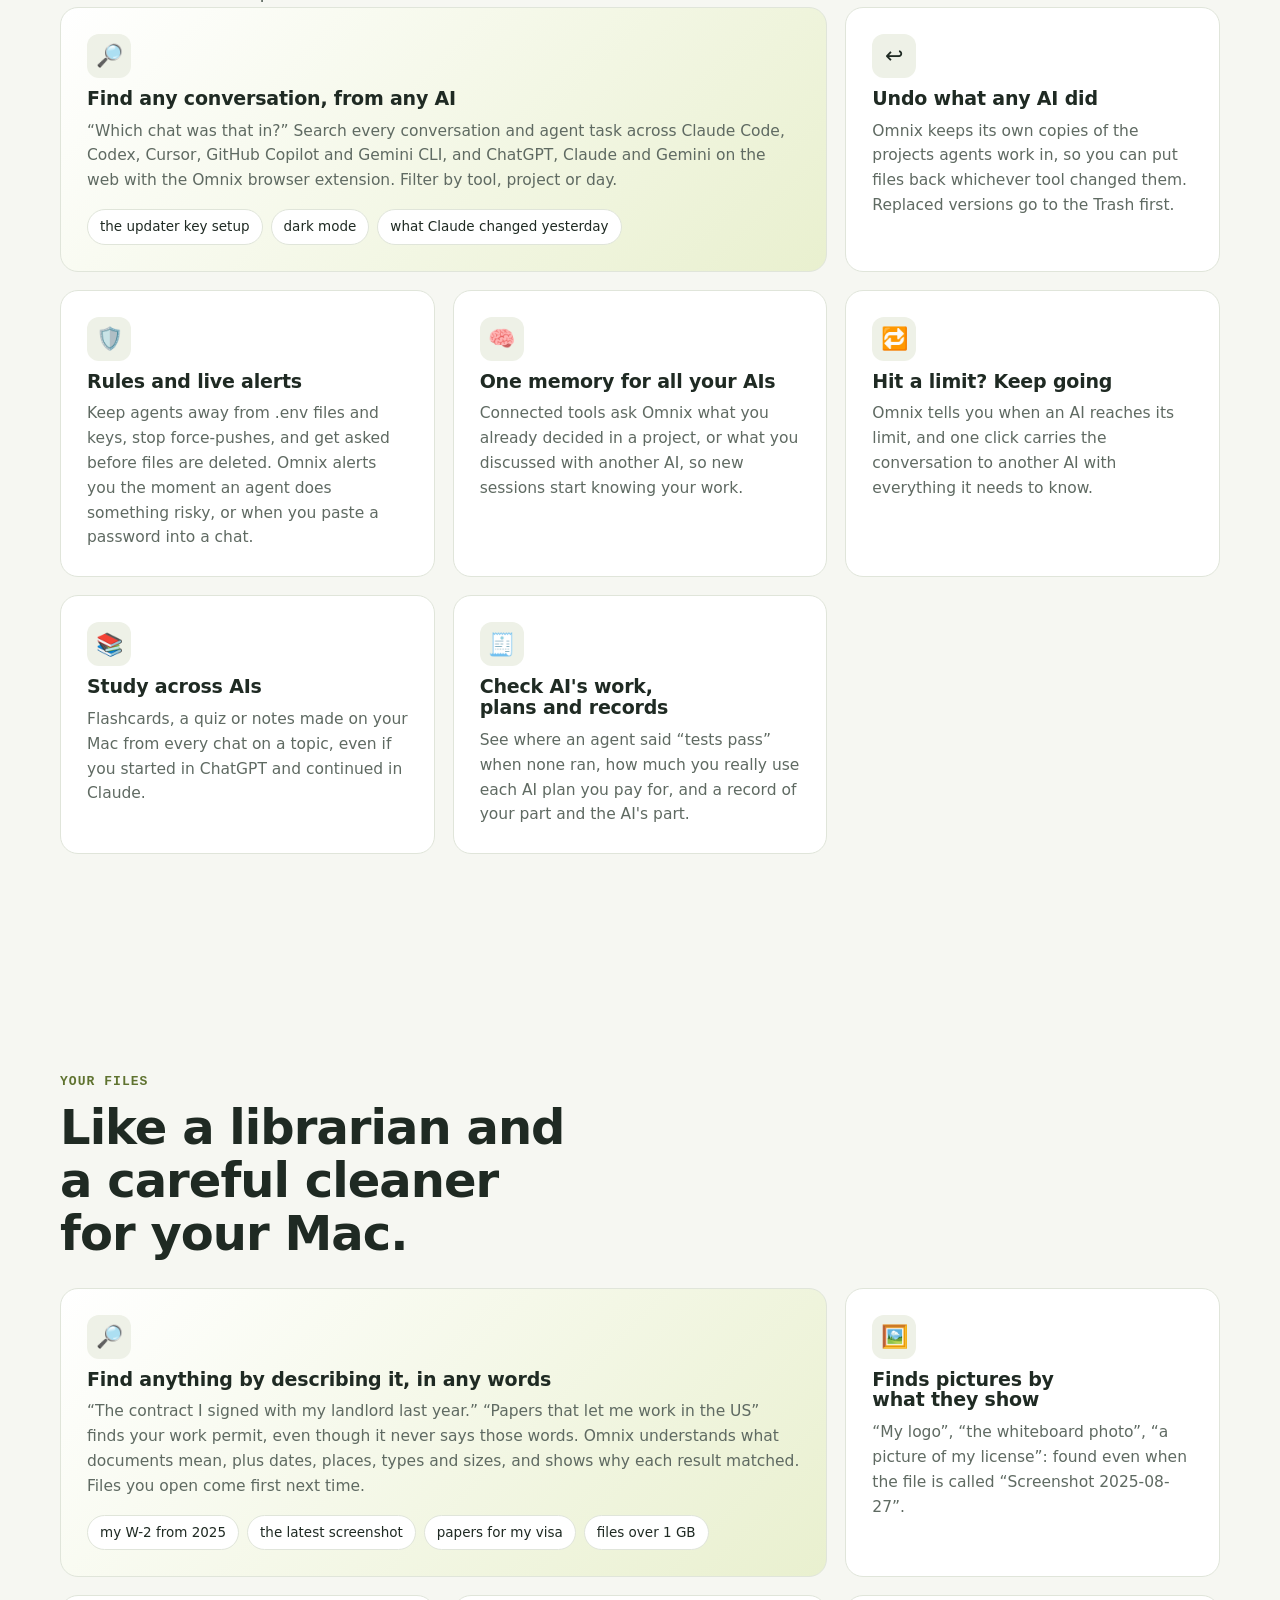
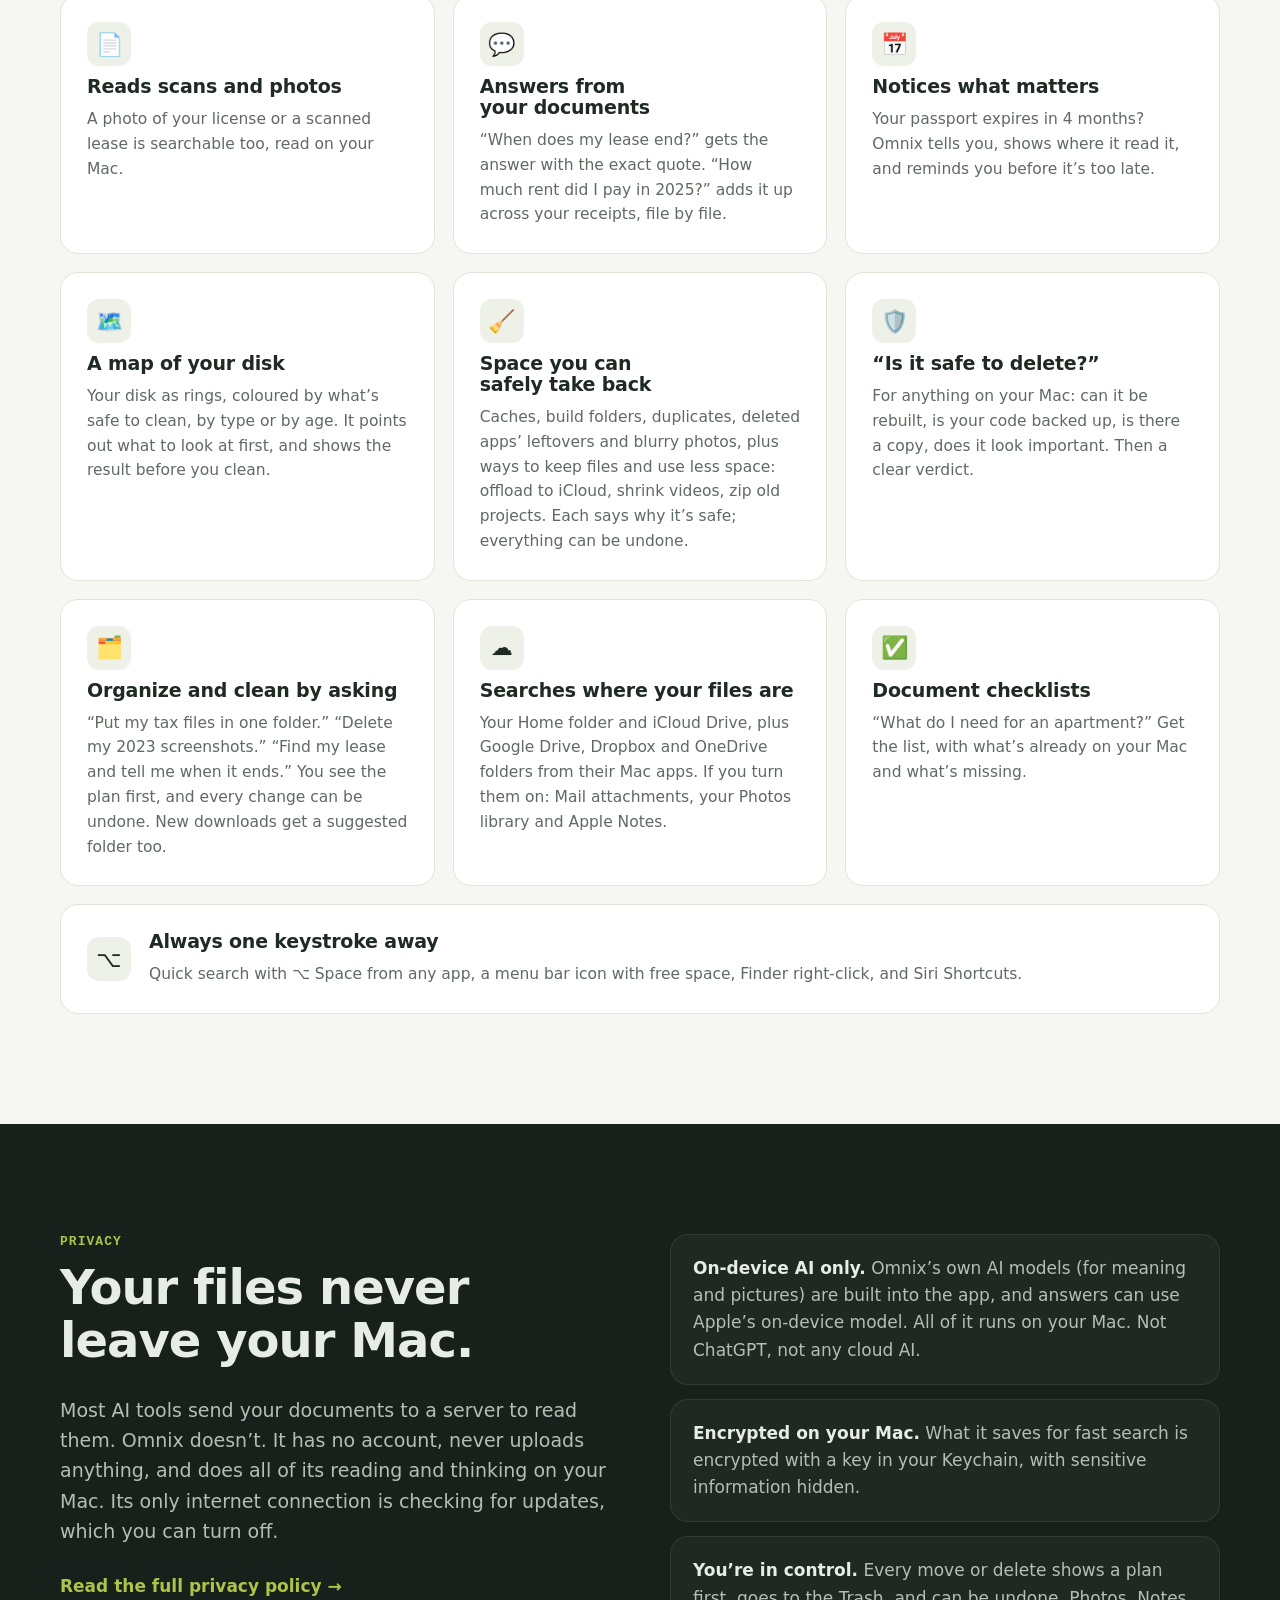
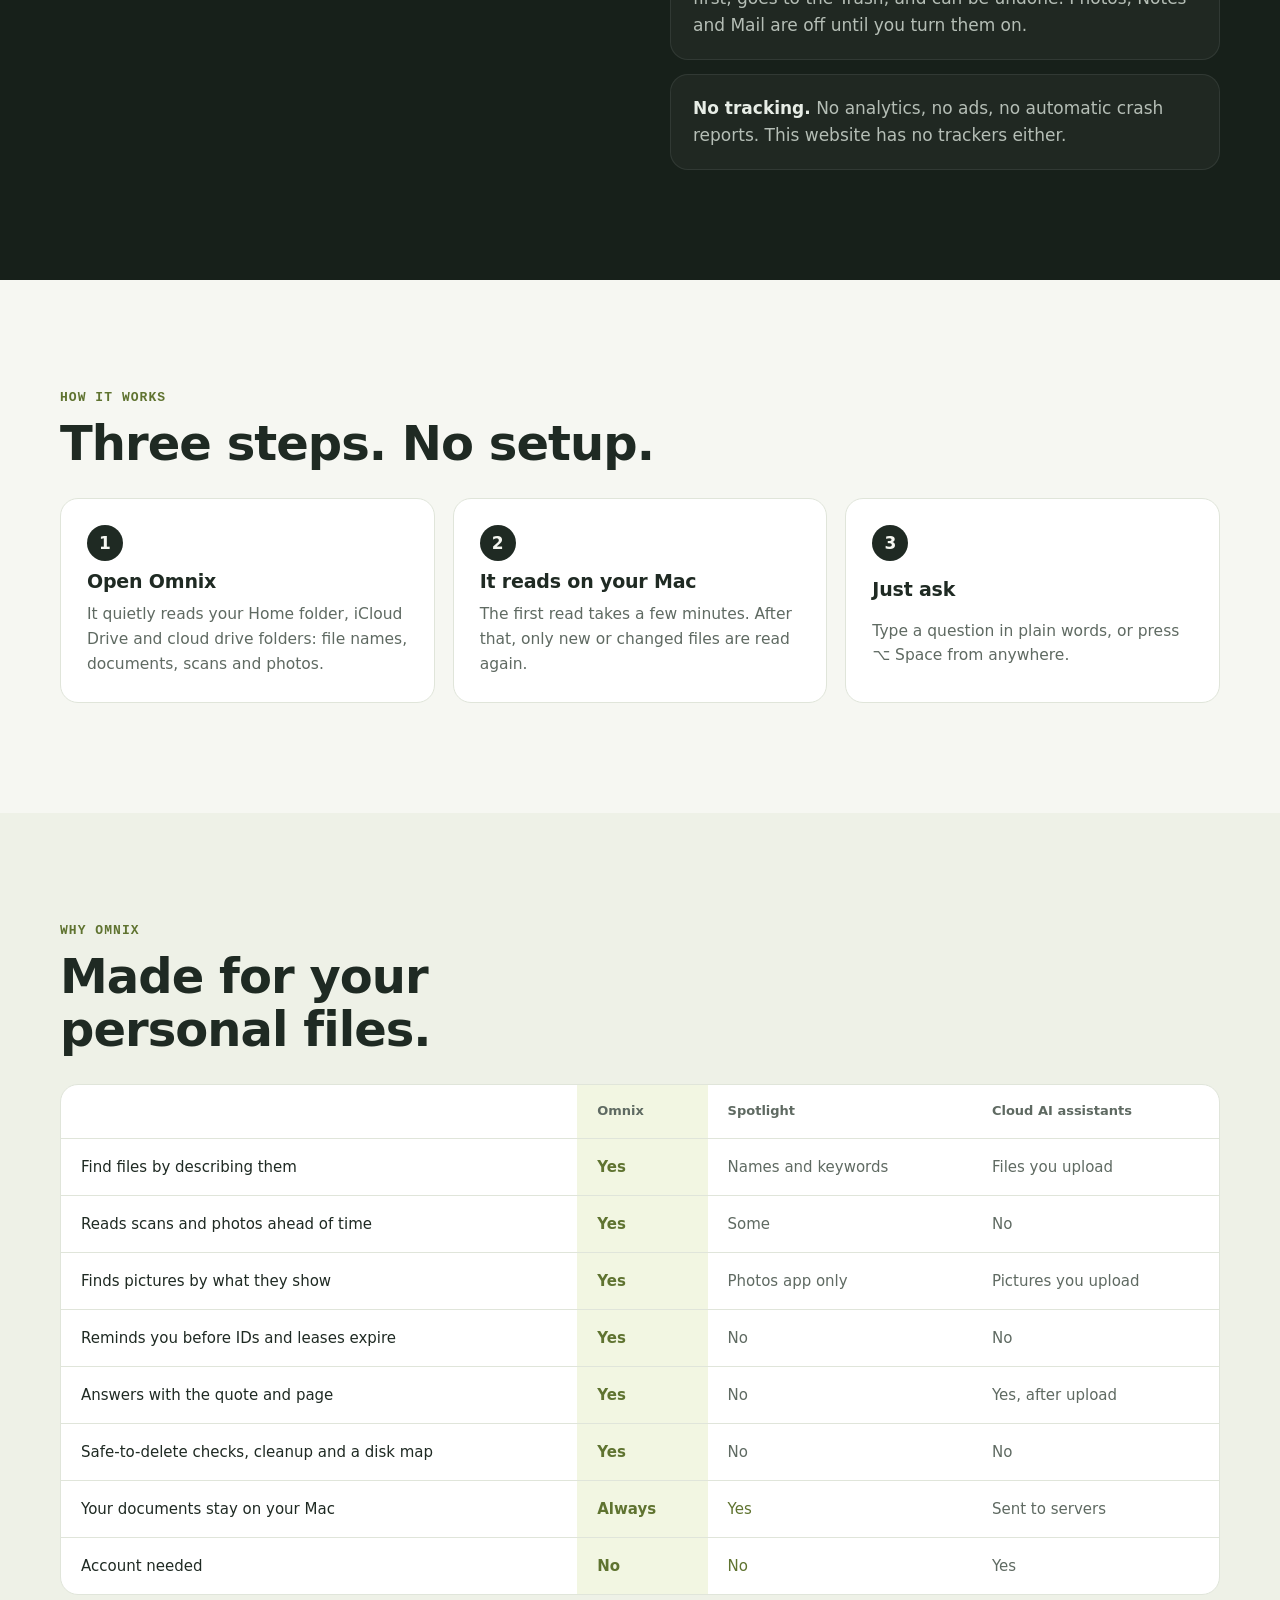
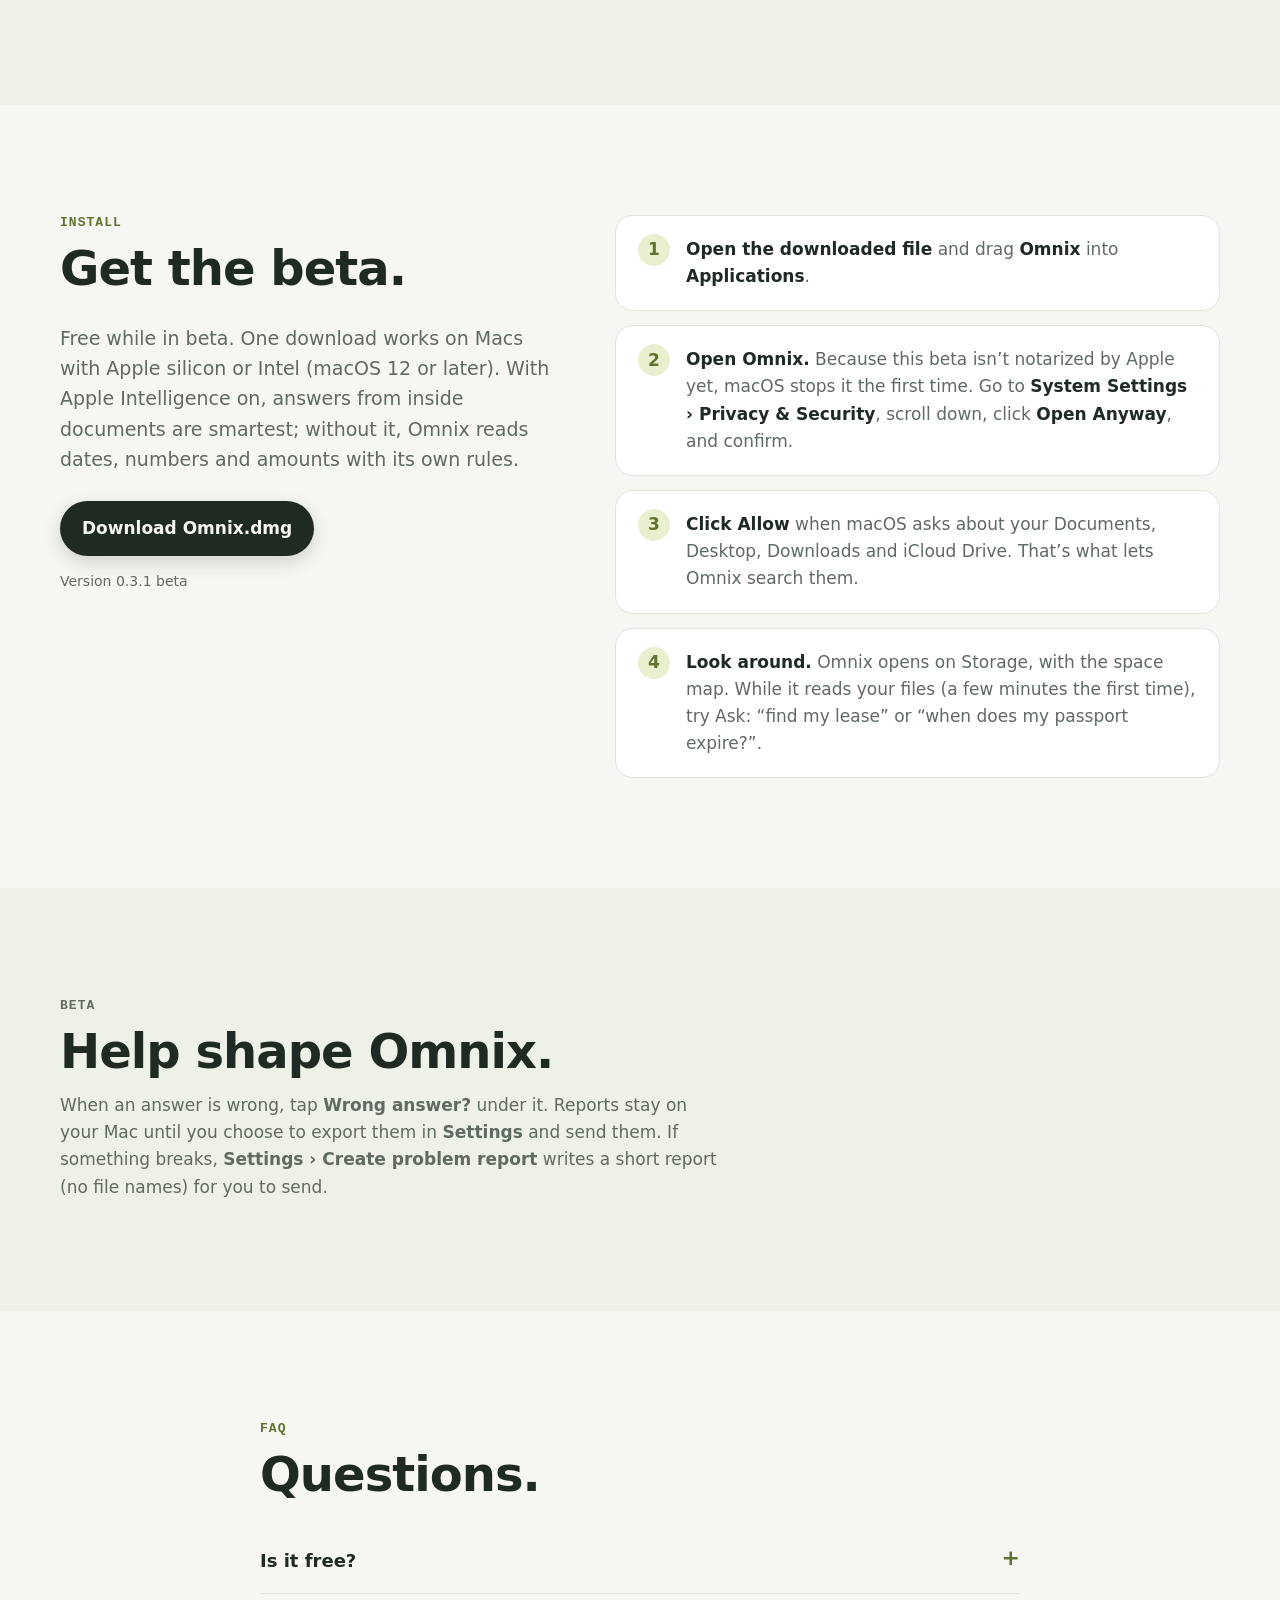
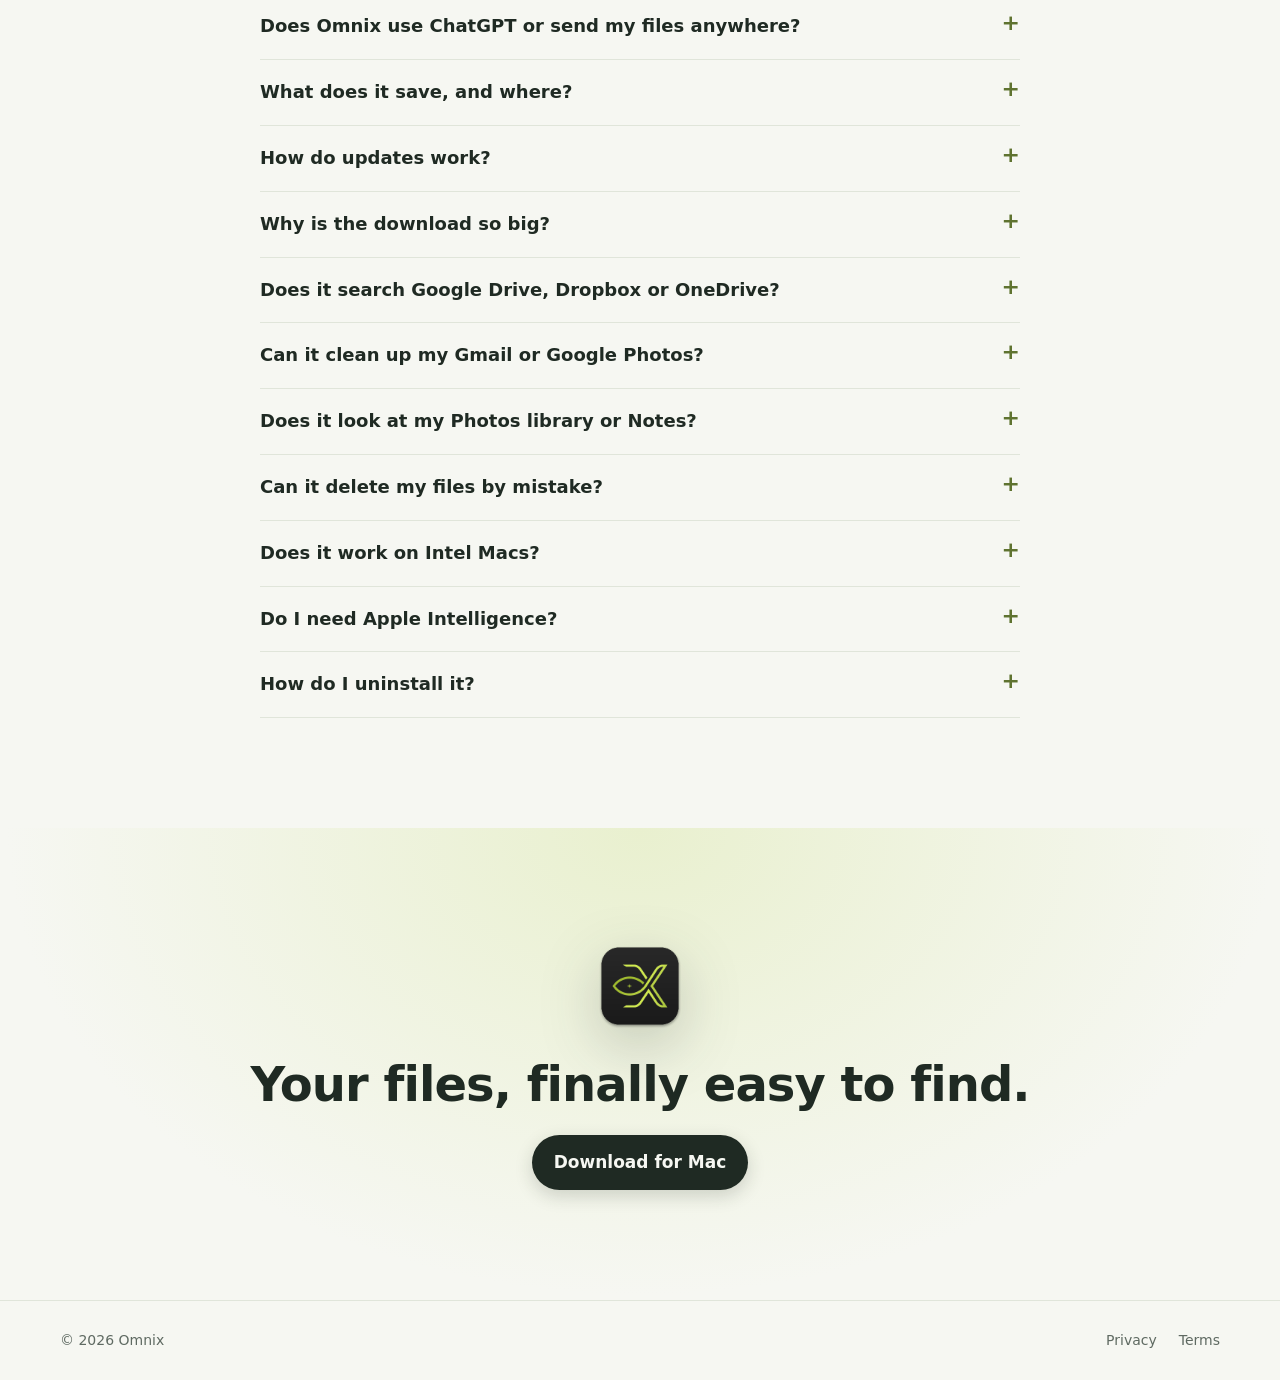
==== commit 6bf1c92c: "OmniX 0.3.1: tagline back to Instant search. Effortless space." ====
--- a/index.html
+++ b/index.html
@@ -23,7 +23,7 @@
 
 <header class="nav">
   <div class="wrap nav-inner">
-    <a class="logo" href="index.html" aria-label="Omnix home"><picture><source srcset="assets/omnix-mark@2x.png" media="(prefers-color-scheme: dark)"><img src="assets/omnix-mark-light@2x.png" alt="" width="33" height="26"></picture><span class="logo-name"><span class="logo-word">OmniX</span><span class="logo-tagline"><span>Your AI.</span><span>Your files.</span></span></span></a>
+    <a class="logo" href="index.html" aria-label="Omnix home"><picture><source srcset="assets/omnix-mark@2x.png" media="(prefers-color-scheme: dark)"><img src="assets/omnix-mark-light@2x.png" alt="" width="33" height="26"></picture><span class="logo-name"><span class="logo-word">OmniX</span><span class="logo-tagline"><span>Instant search.</span><span>Effortless space.</span></span></span></a>
     <nav aria-label="Sections">
       <a href="#ai">AI (soon)</a>
       <a href="#features">Files</a>
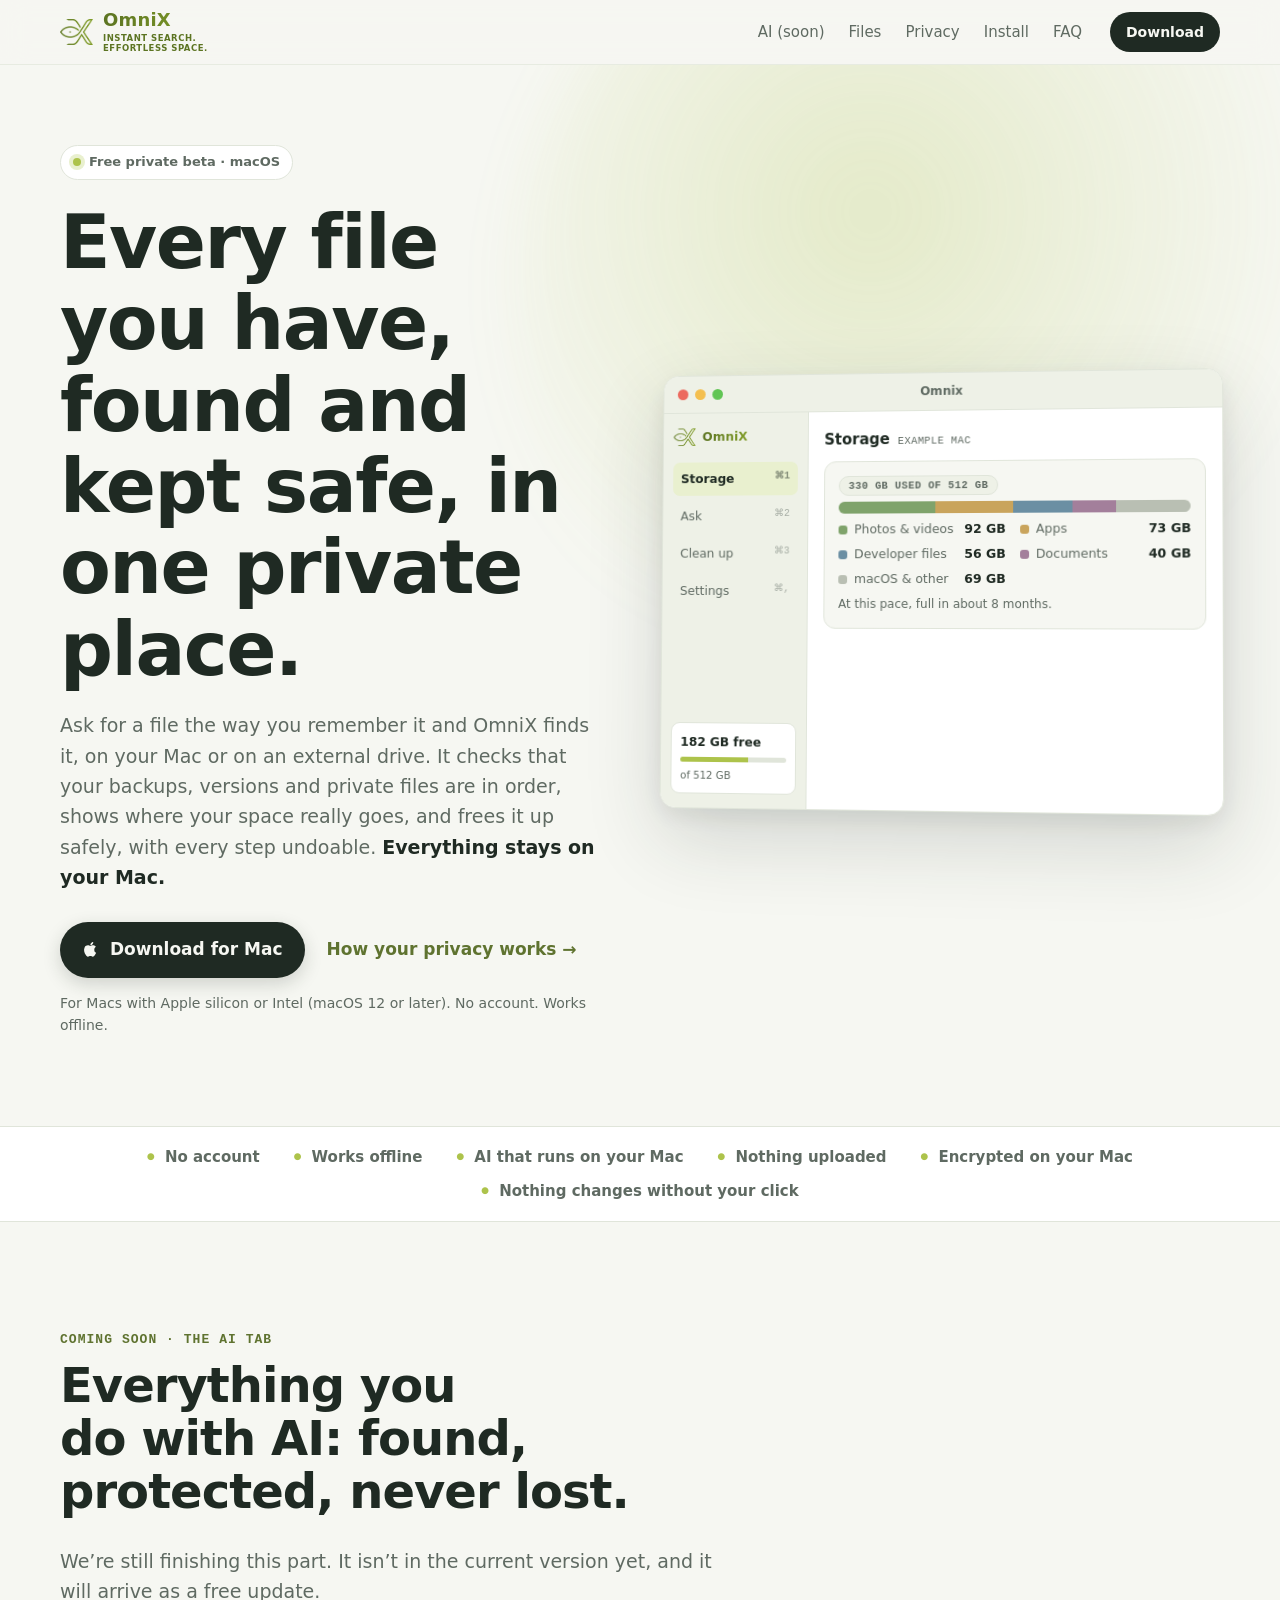
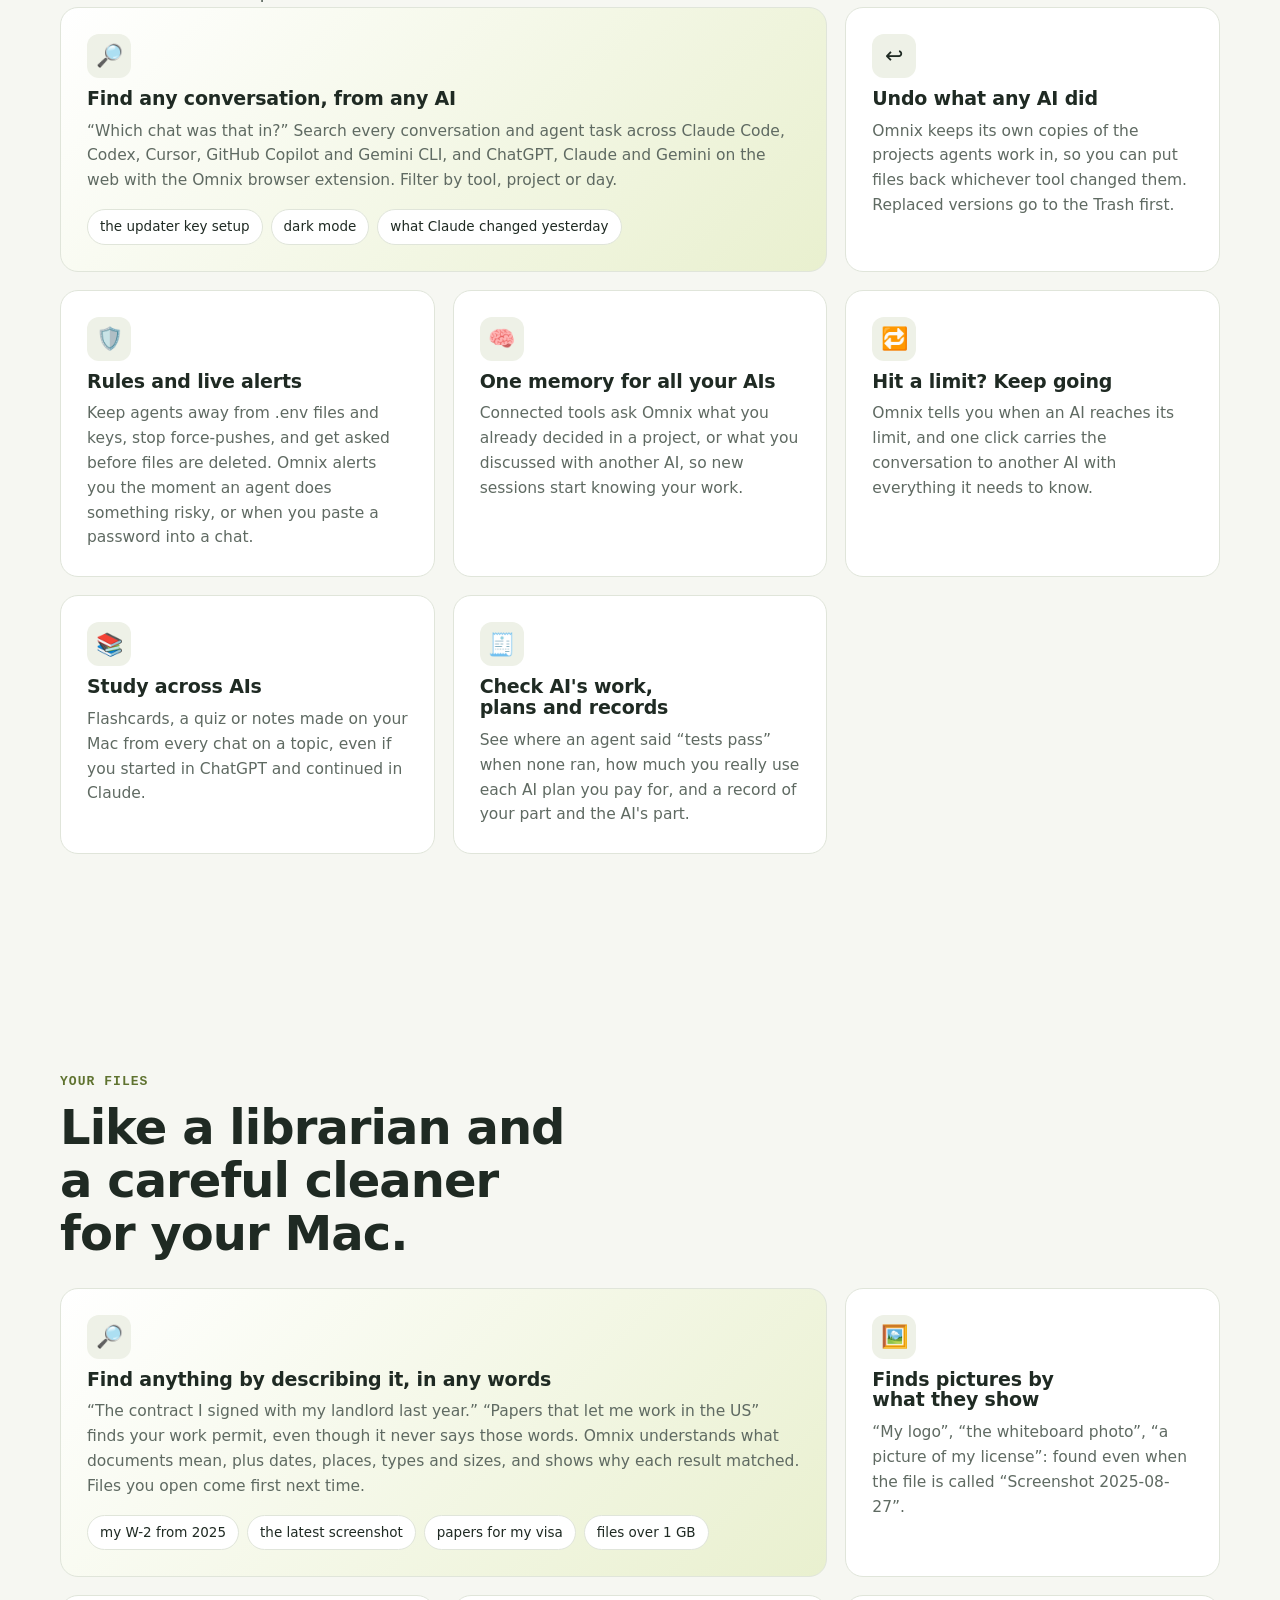
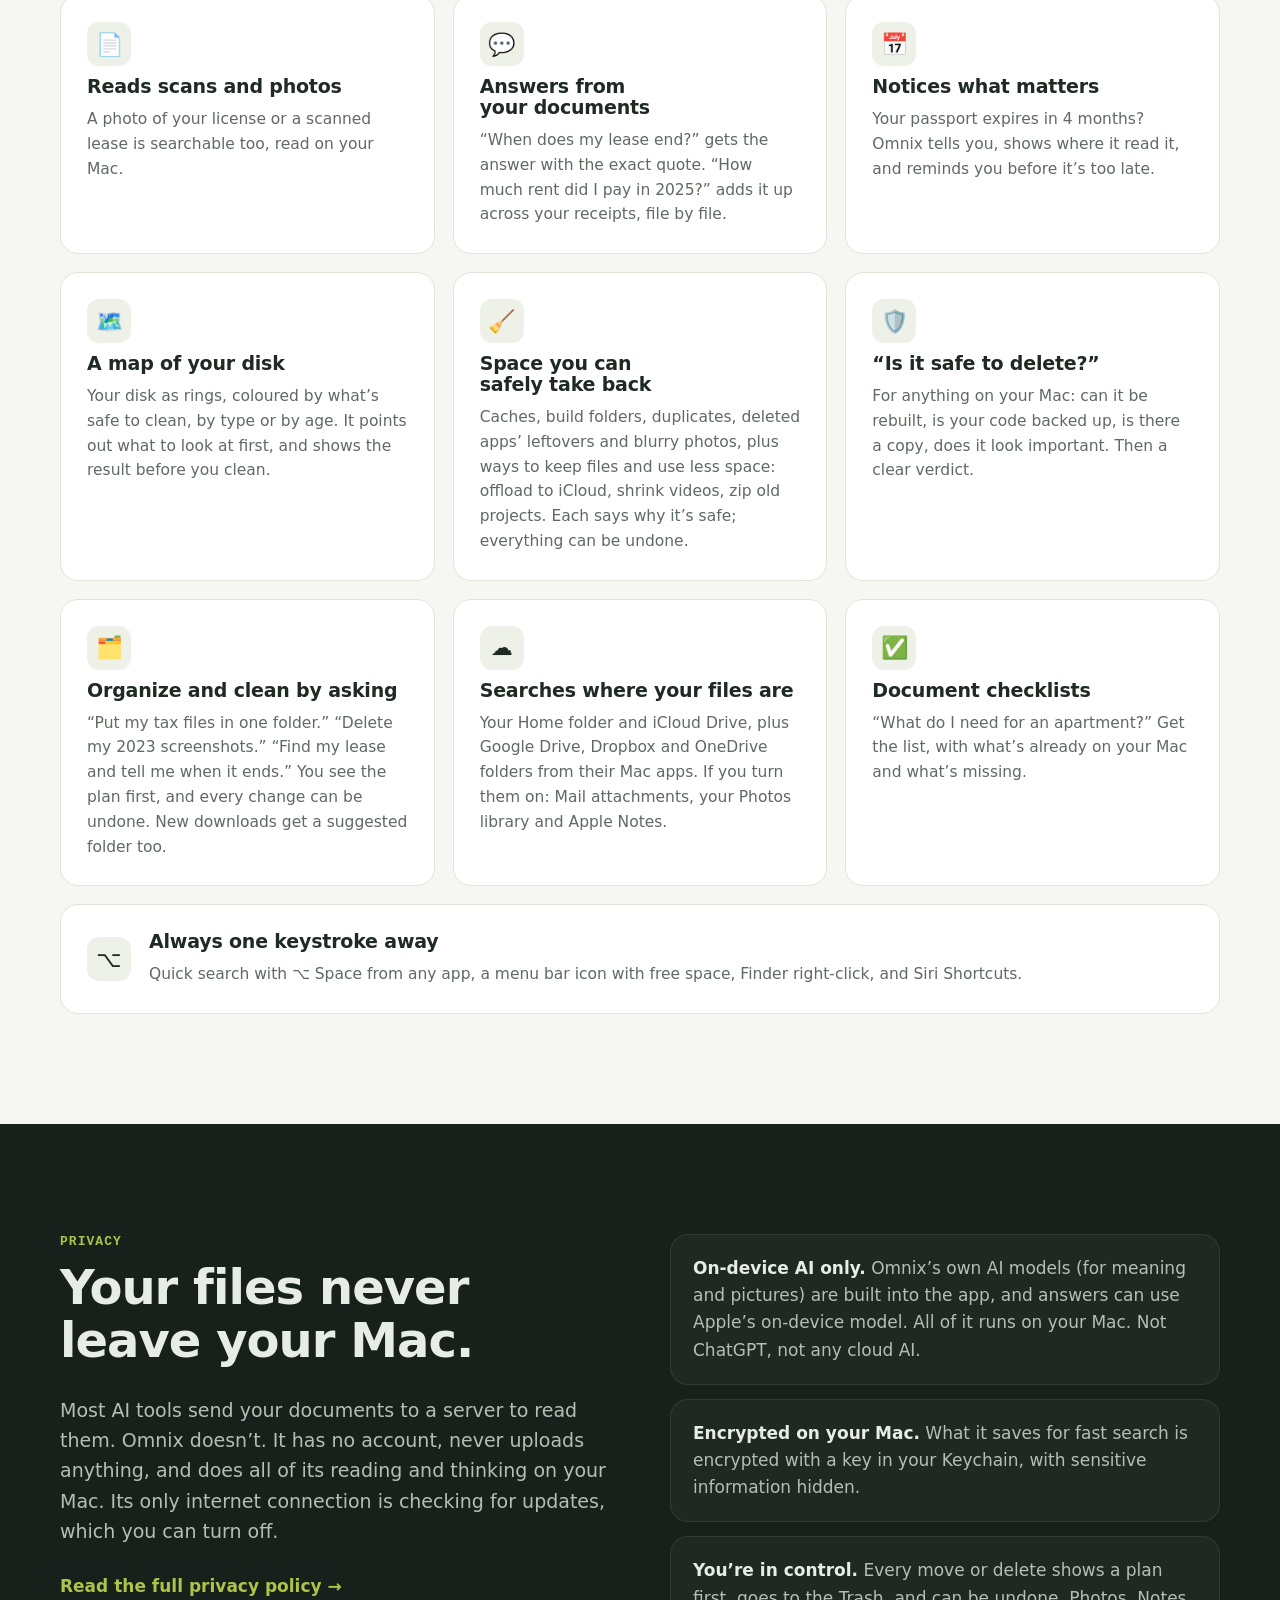
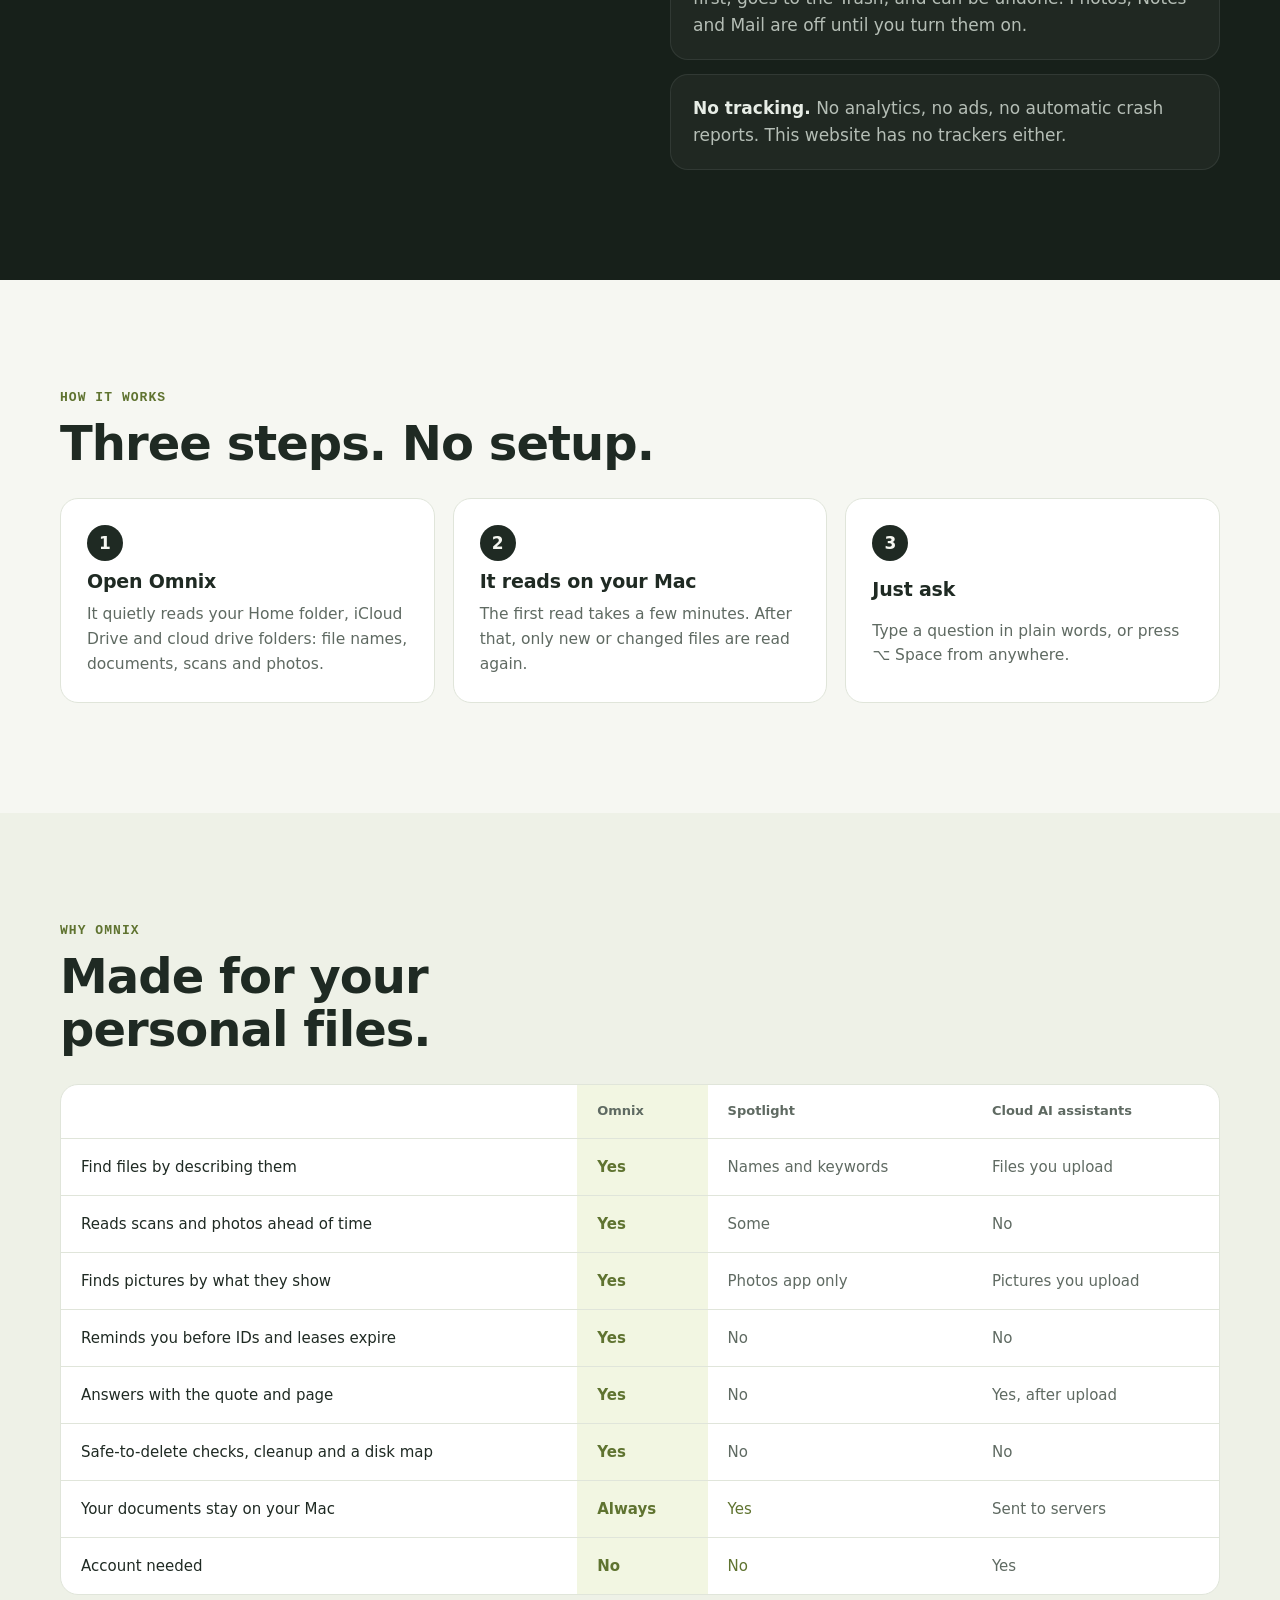
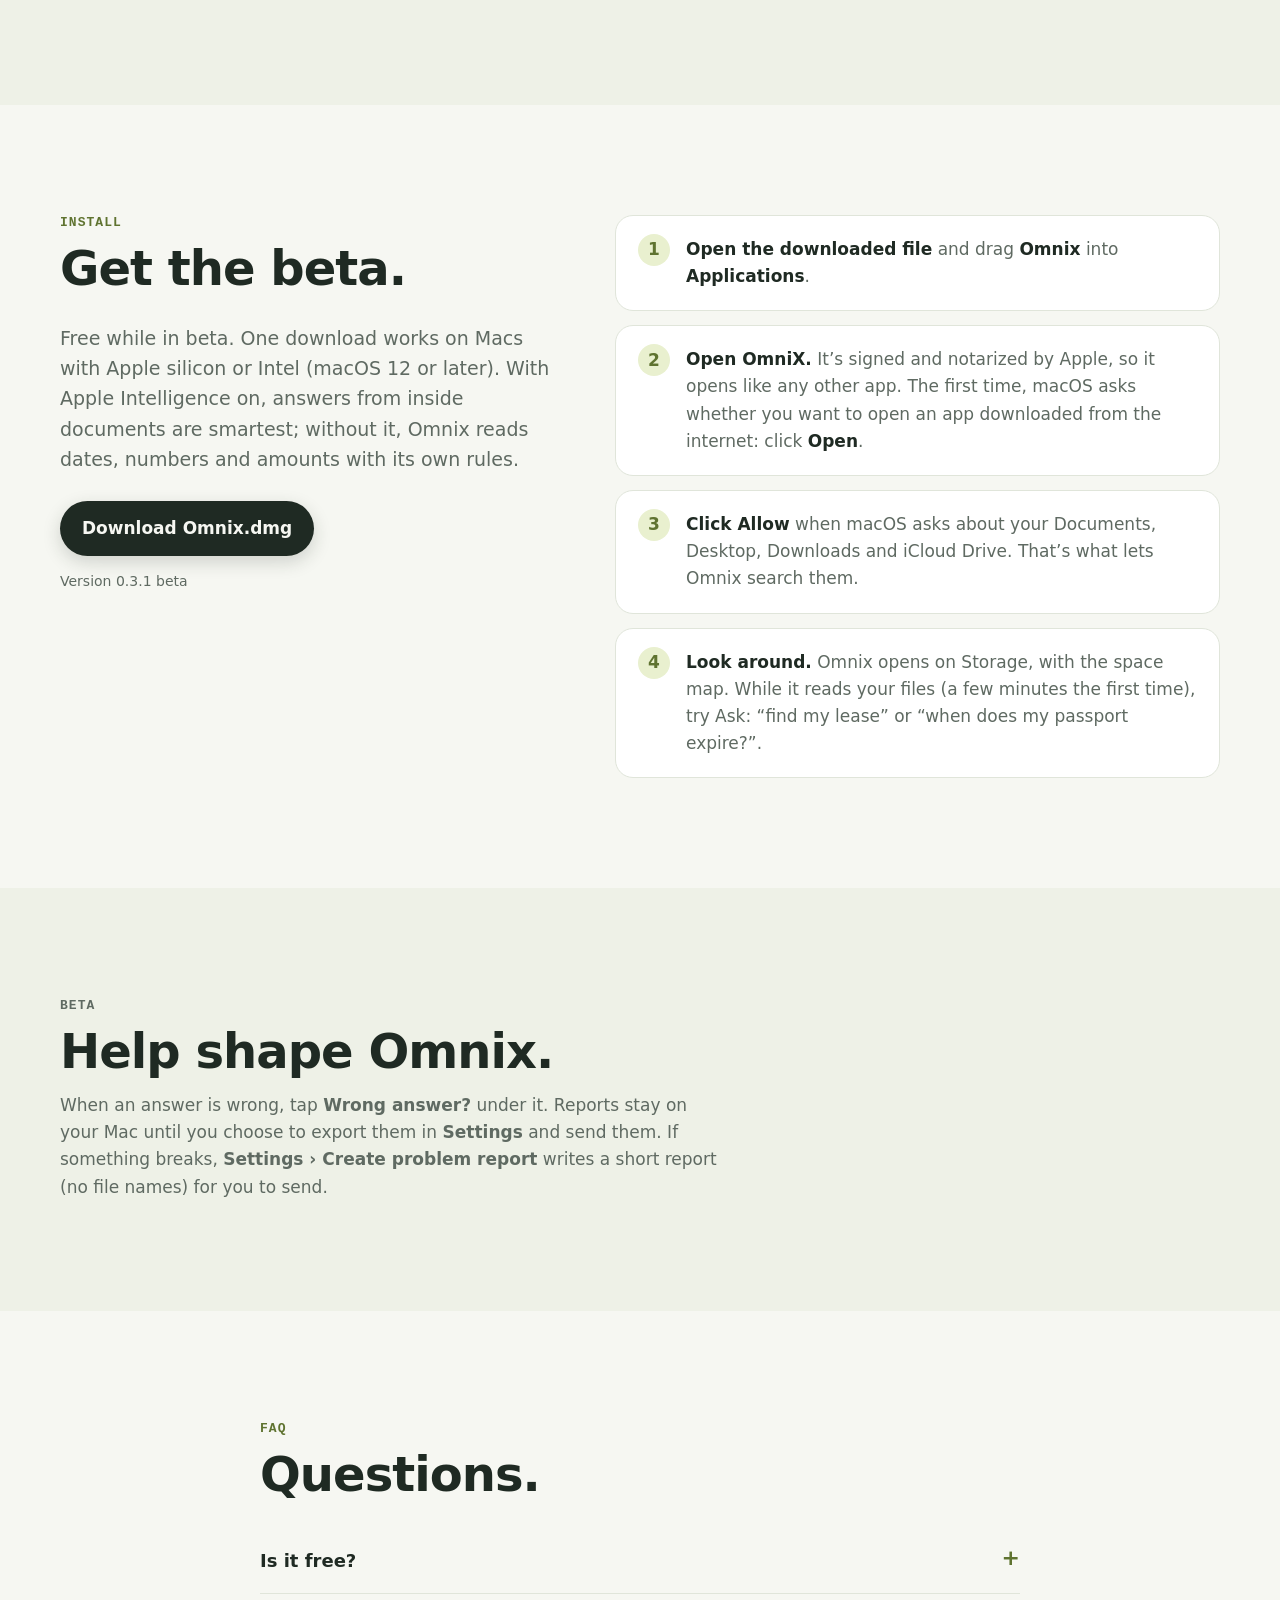
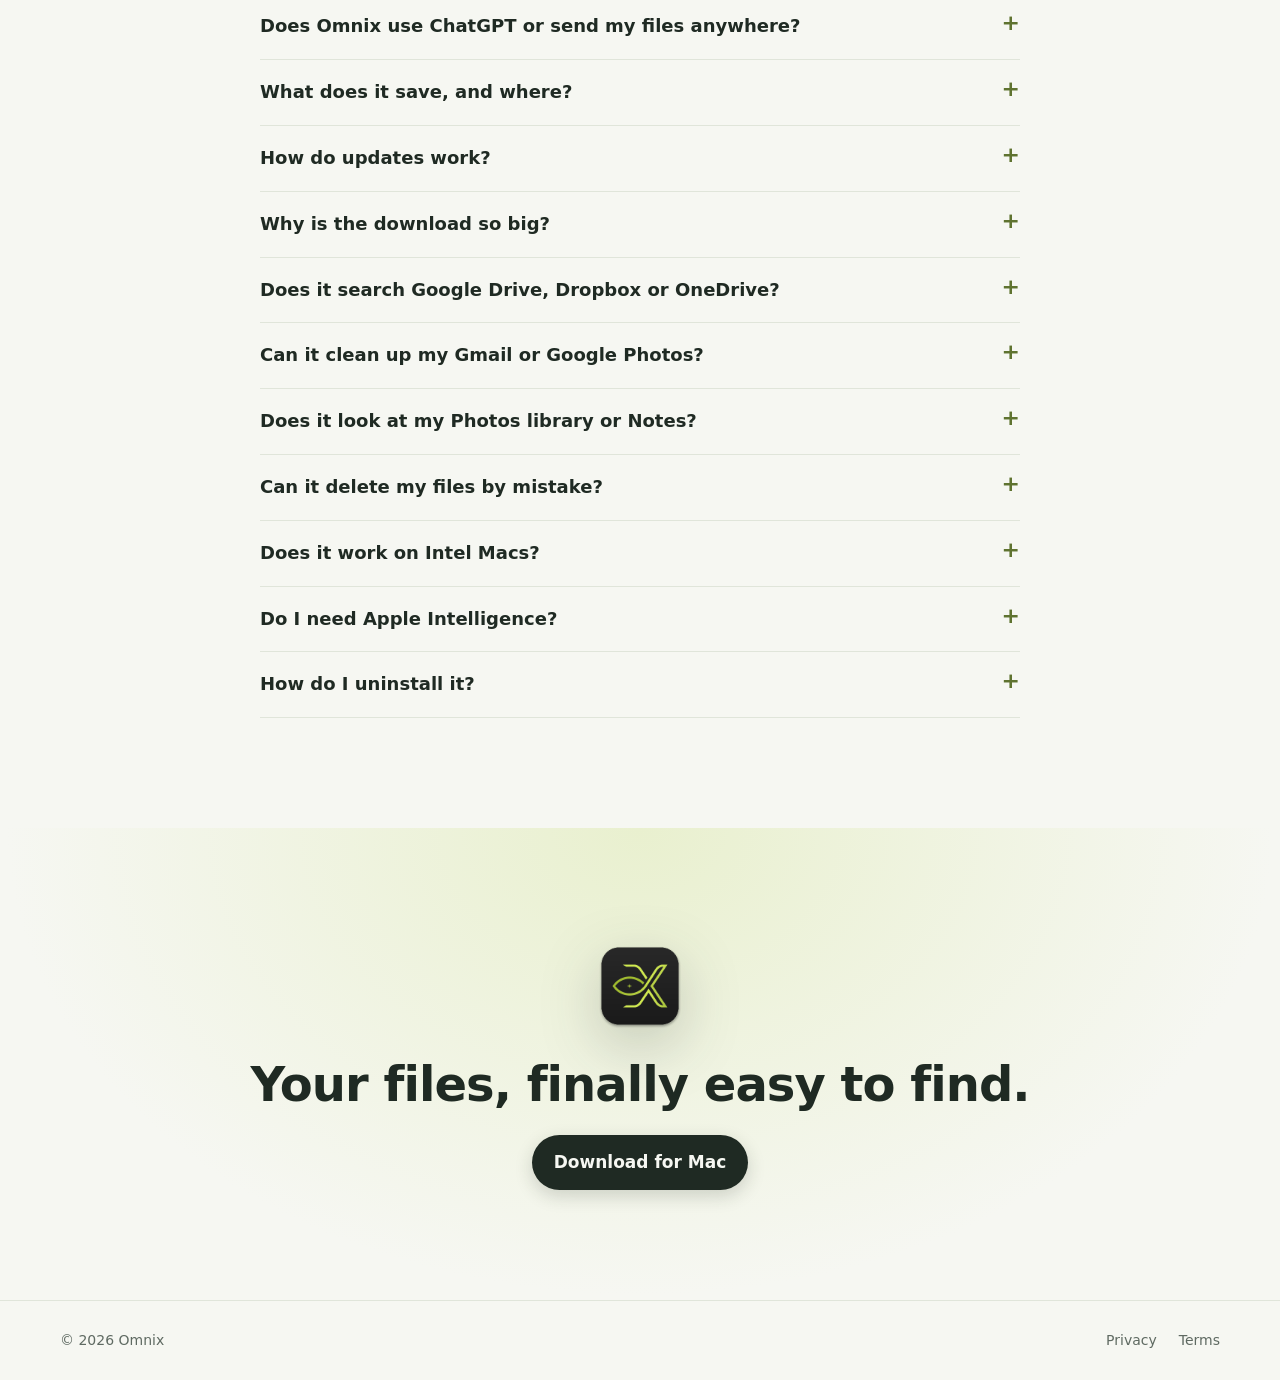
==== commit e6bdfaf1: "Install steps: no Open Anyway needed, the app is notarized" ====
--- a/index.html
+++ b/index.html
@@ -373,7 +373,7 @@
       </div>
       <ol class="install-steps">
         <li><b>Open the downloaded file</b> and drag <b>Omnix</b> into <b>Applications</b>.</li>
-        <li><b>Open Omnix.</b> Because this beta isn’t notarized by Apple yet, macOS stops it the first time. Go to <b>System Settings › Privacy &amp; Security</b>, scroll down, click <b>Open Anyway</b>, and confirm.</li>
+        <li><b>Open OmniX.</b> It’s signed and notarized by Apple, so it opens like any other app. The first time, macOS asks whether you want to open an app downloaded from the internet: click <b>Open</b>.</li>
         <li><b>Click Allow</b> when macOS asks about your Documents, Desktop, Downloads and iCloud Drive. That’s what lets Omnix search them.</li>
         <li><b>Look around.</b> Omnix opens on Storage, with the space map. While it reads your files (a few minutes the first time), try Ask: “find my lease” or “when does my passport expire?”.</li>
       </ol>
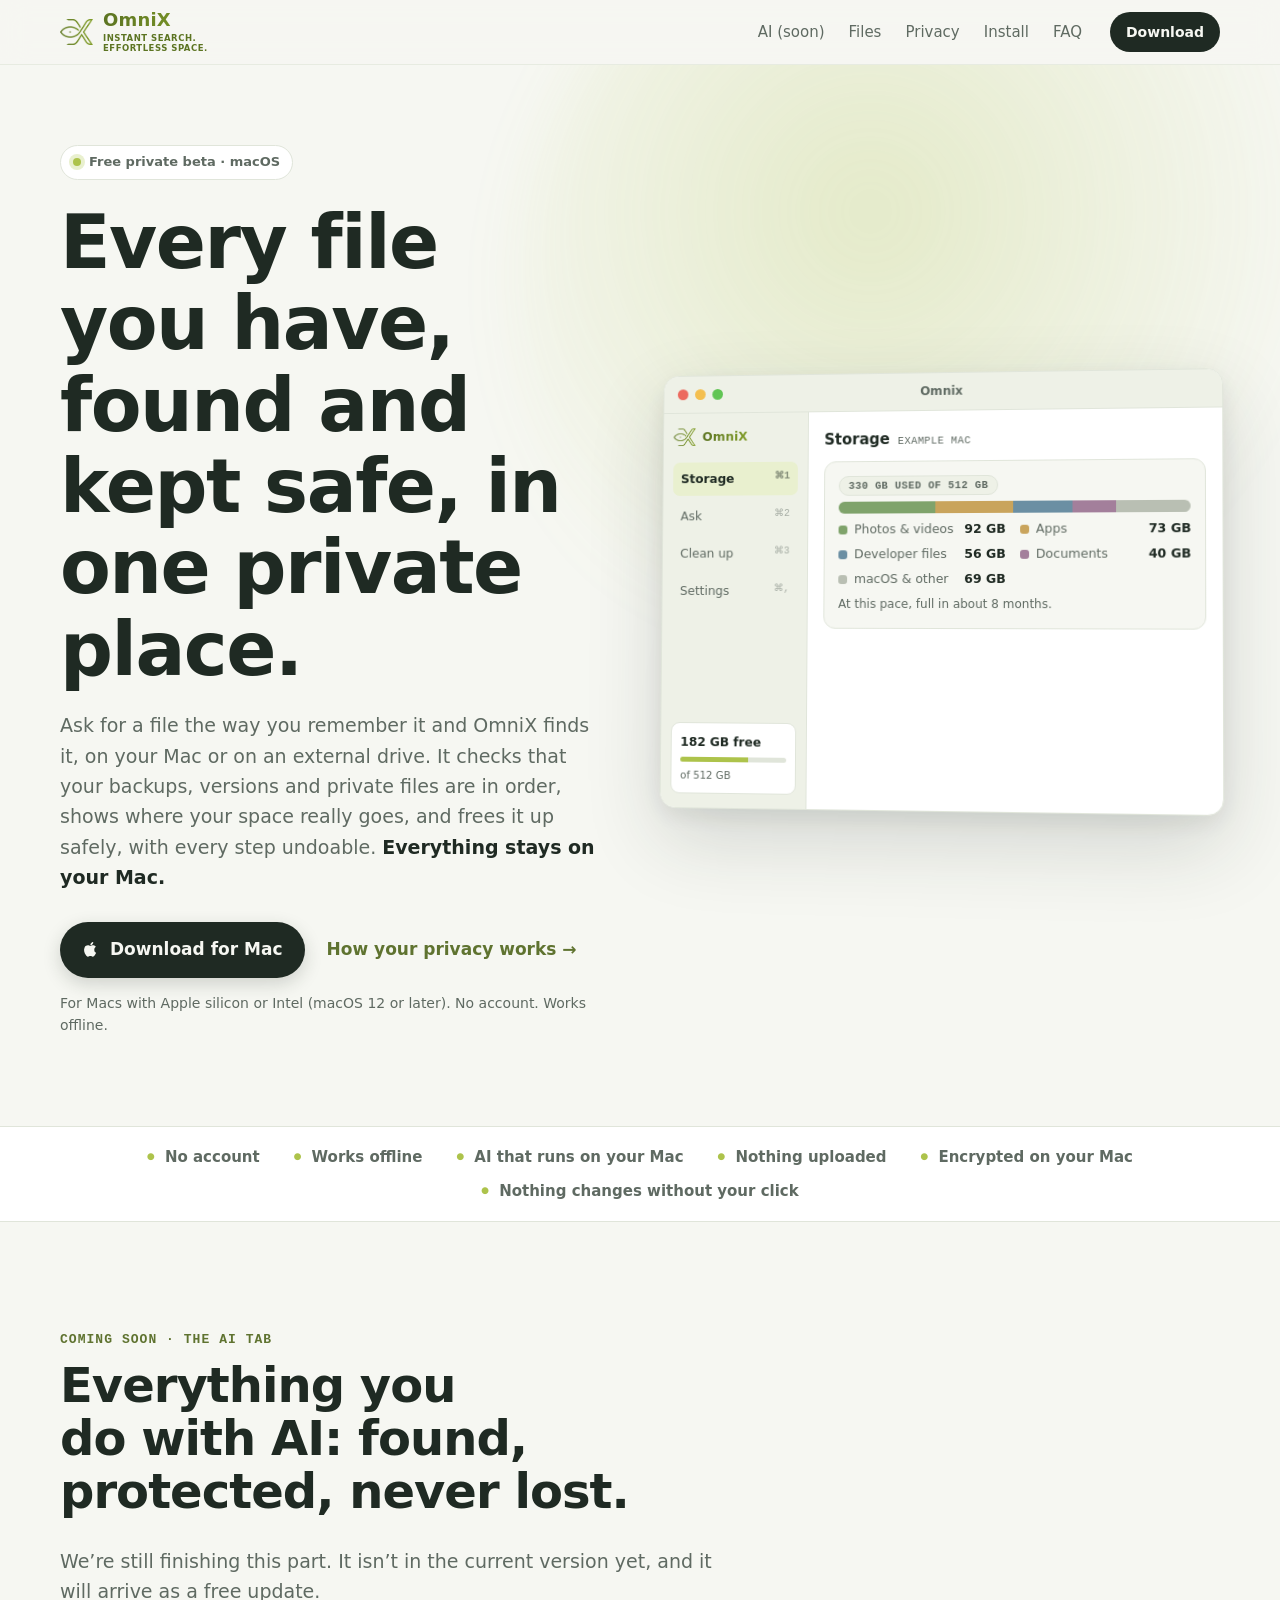
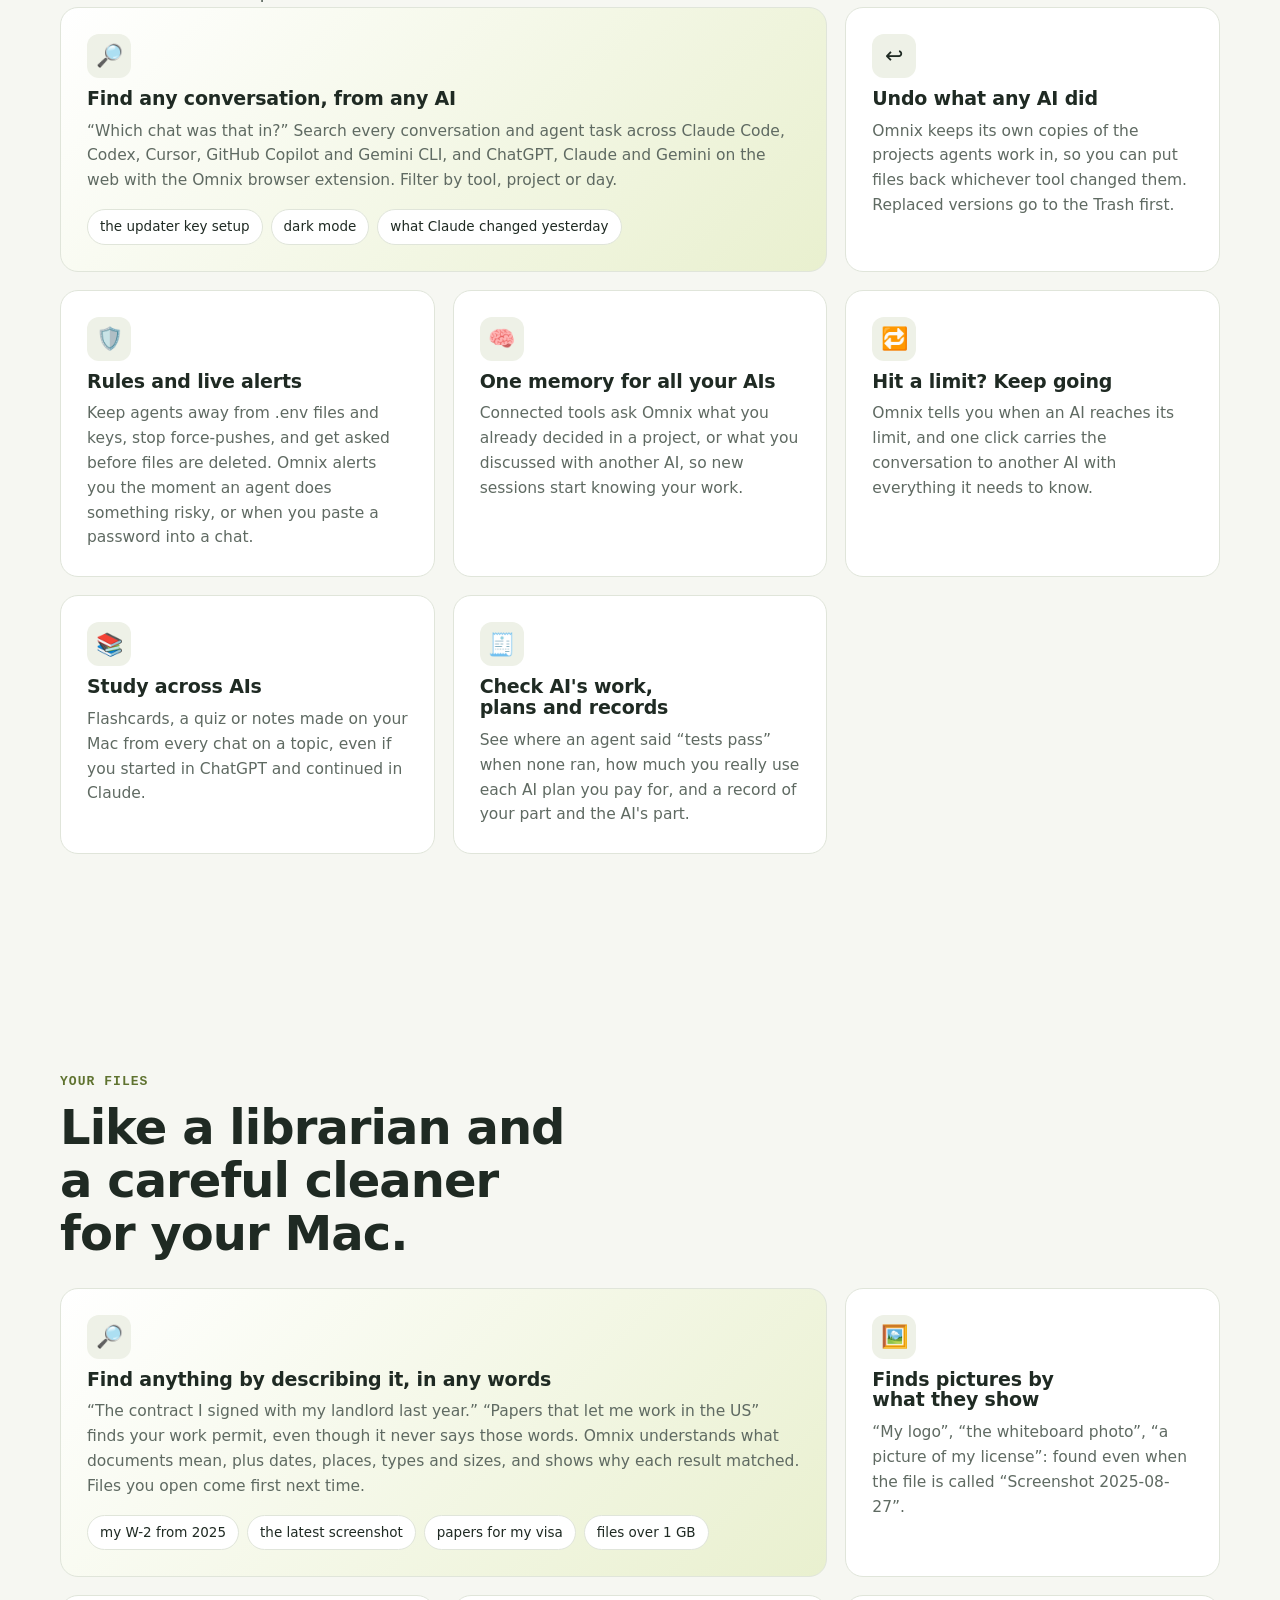
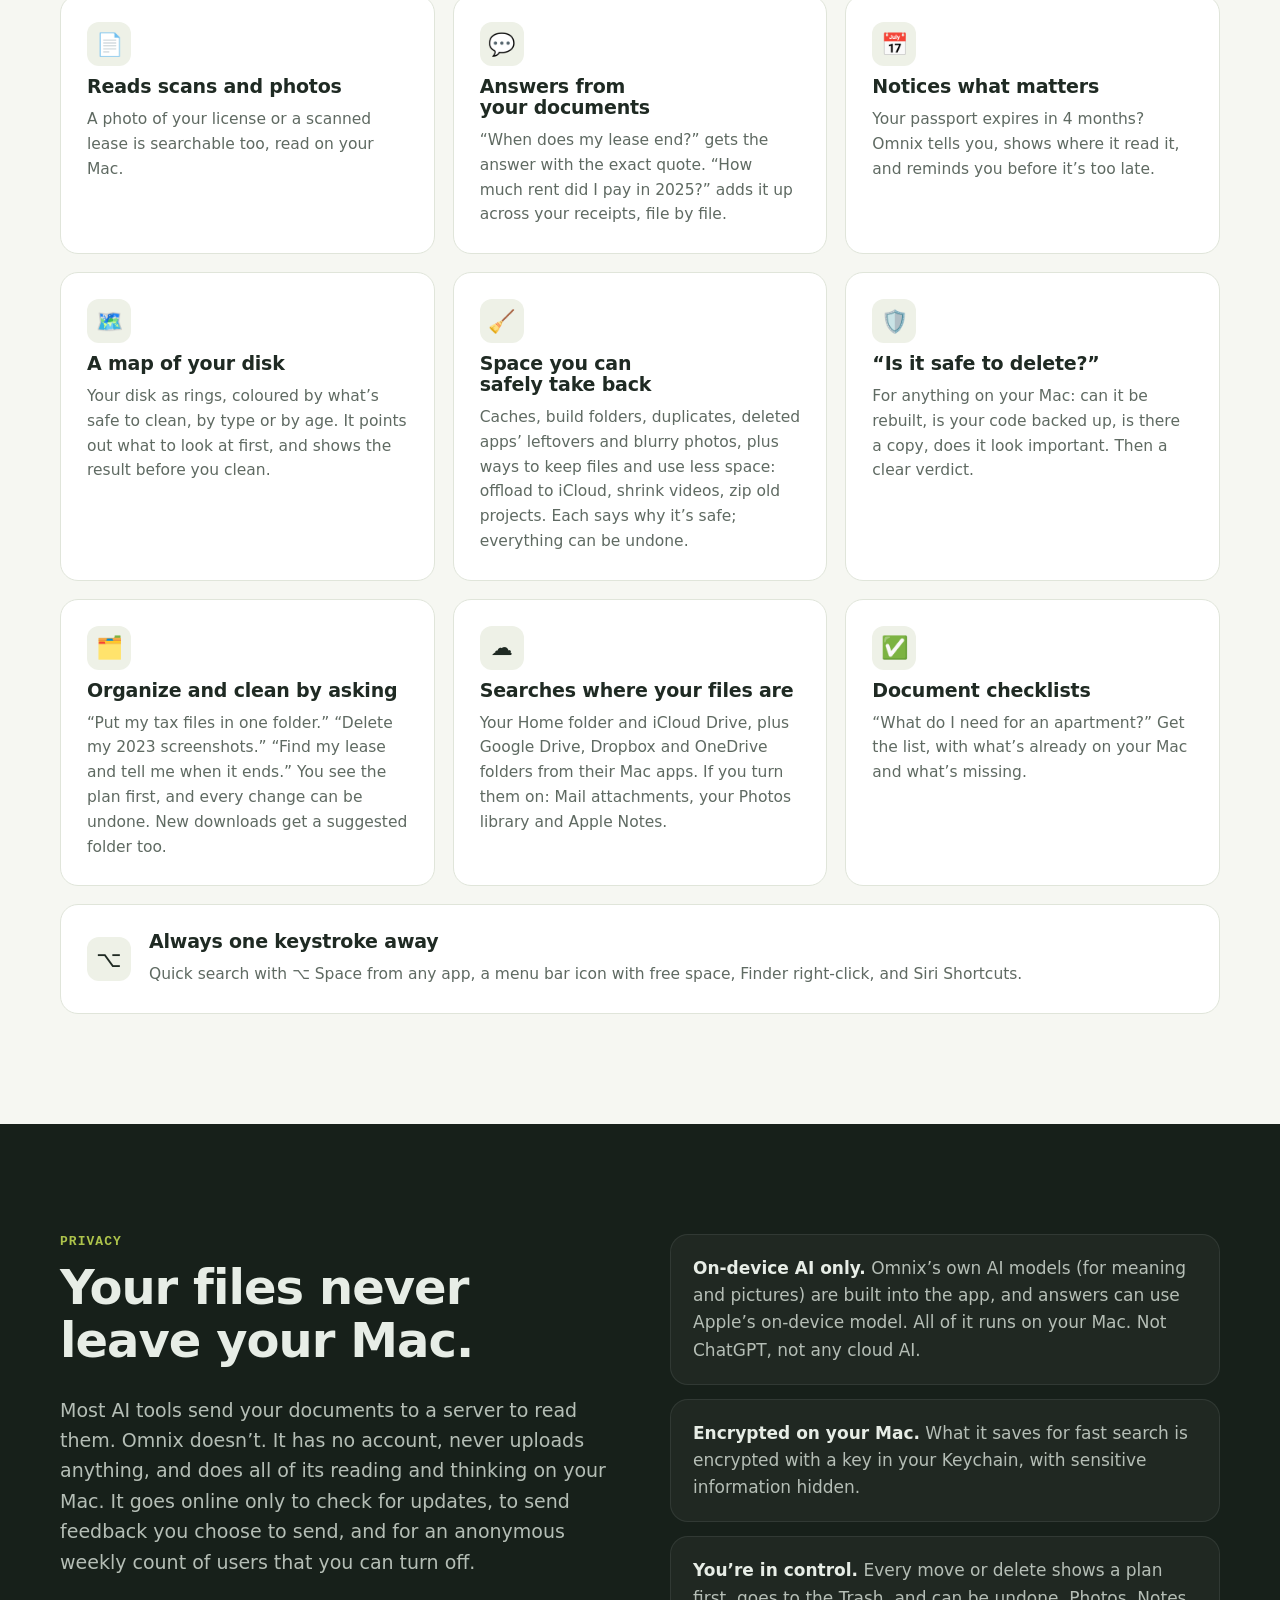
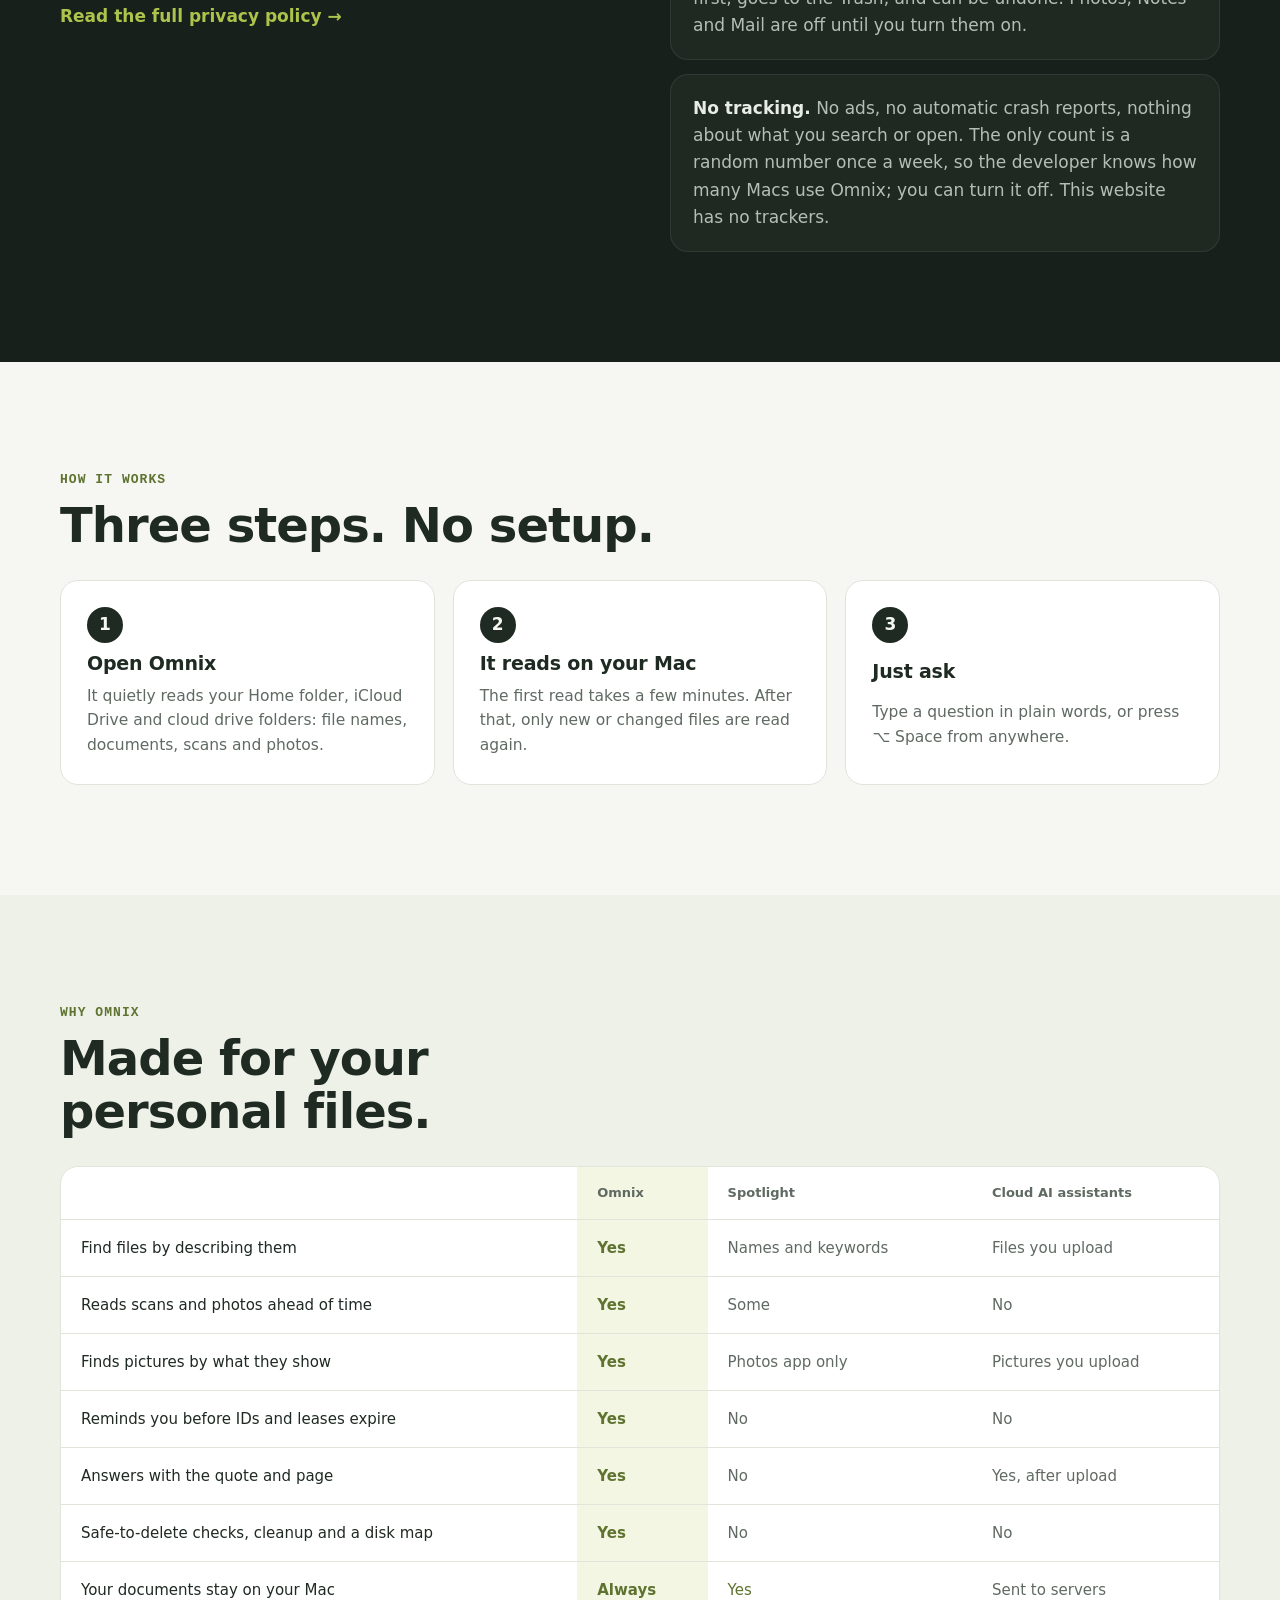
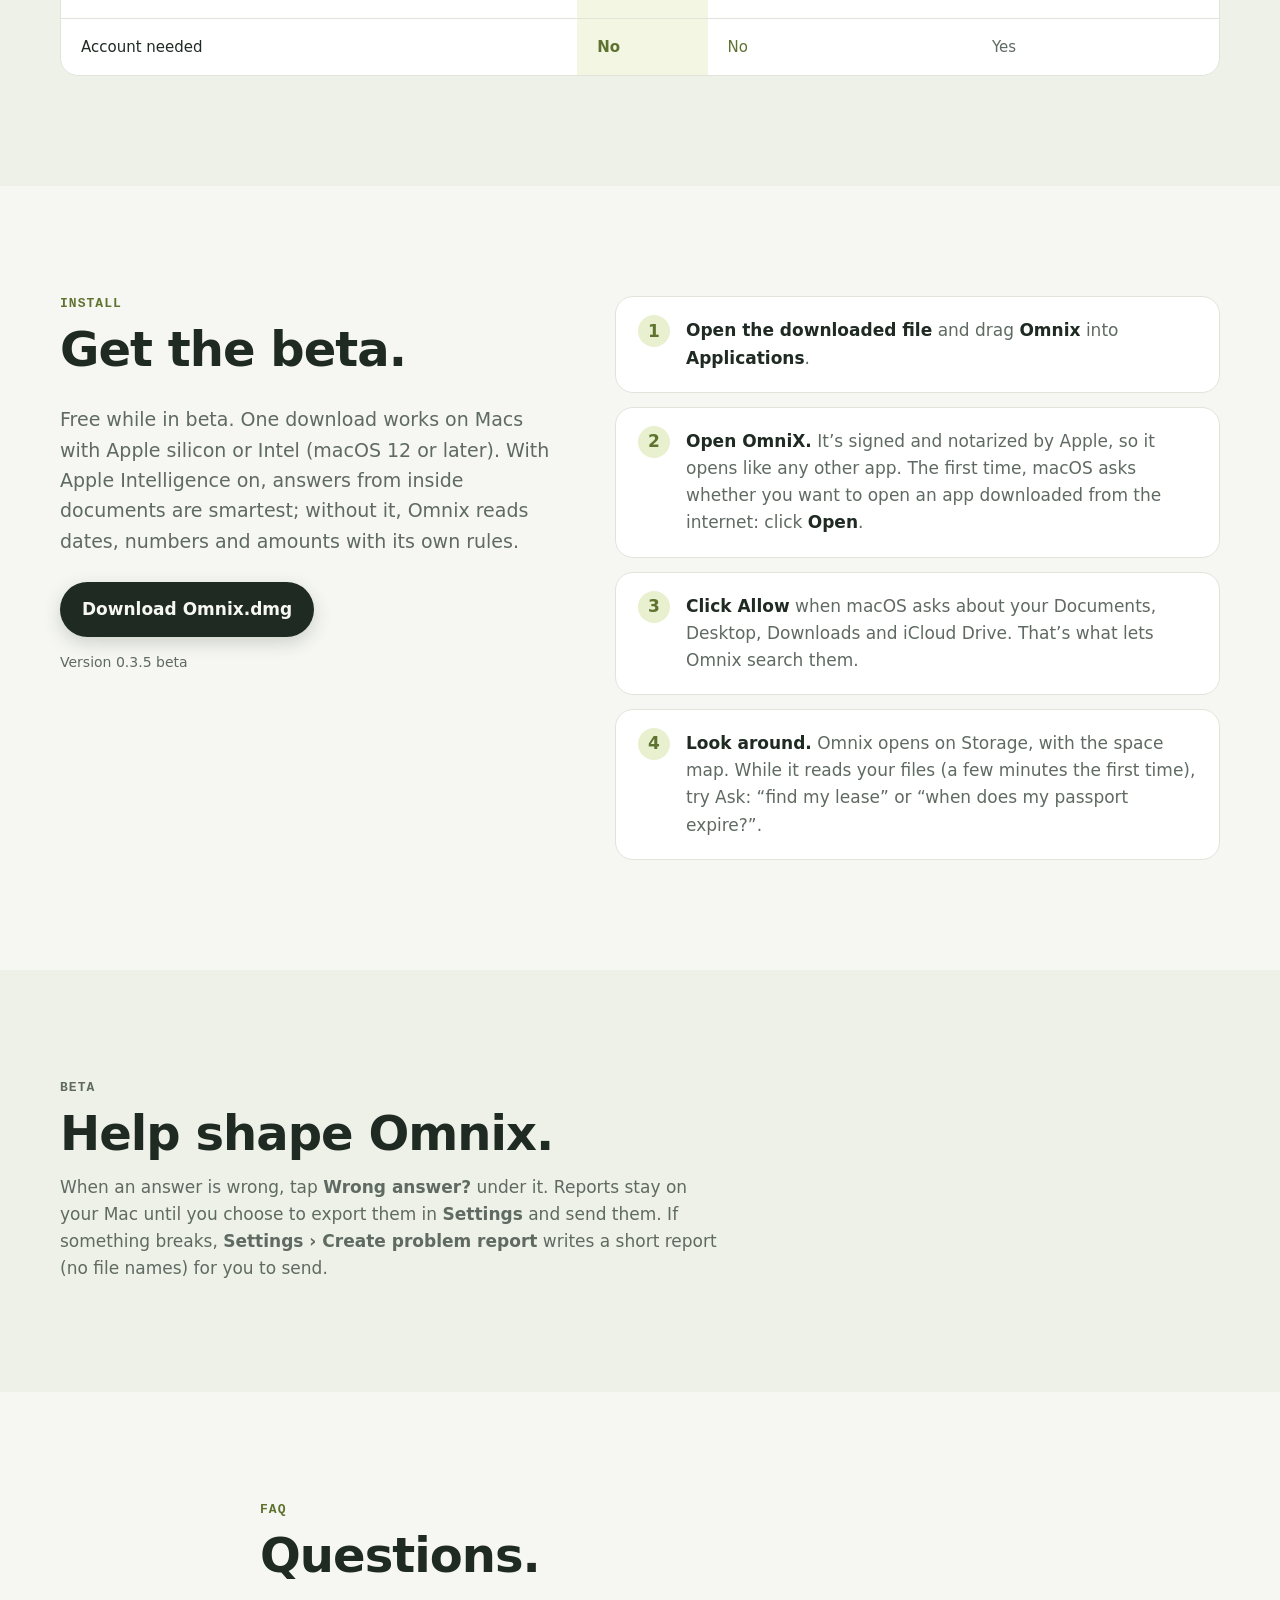
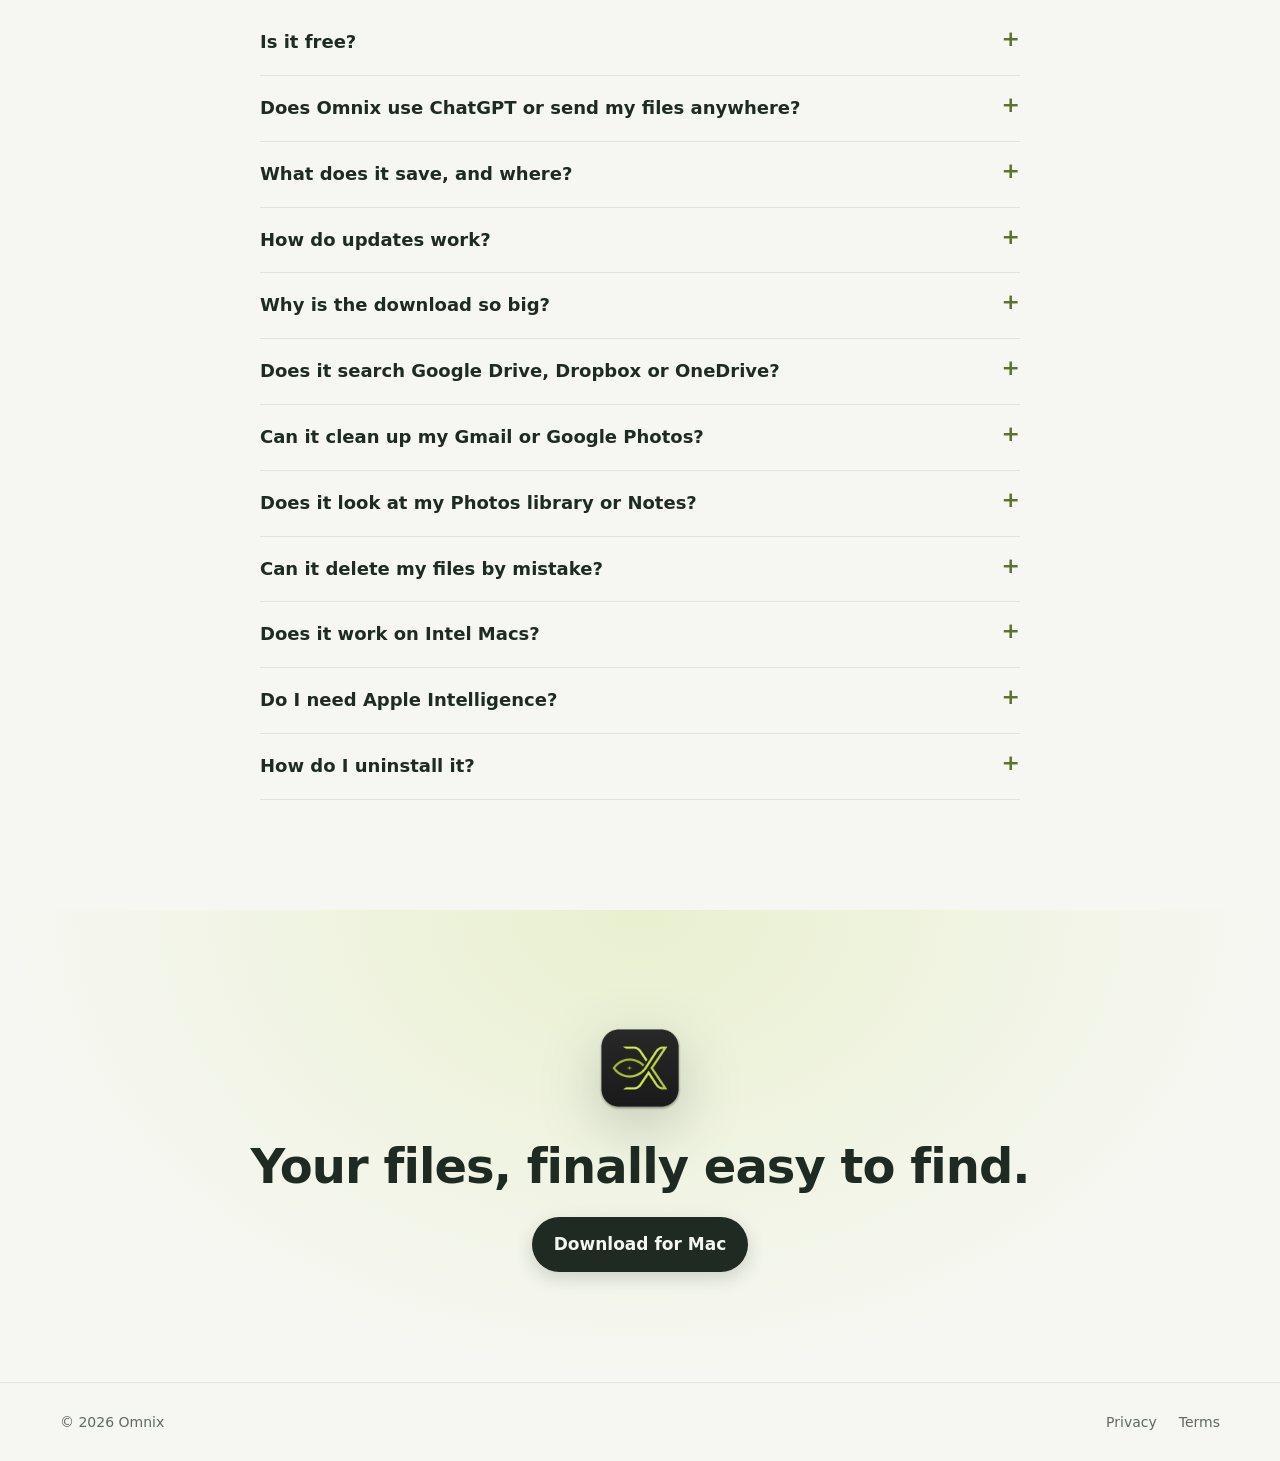
==== commit cc33c2f8: "OmniX 0.3.5: feedback and anonymous user count; privacy policy updated" ====
--- a/index.html
+++ b/index.html
@@ -313,14 +313,14 @@
       <div>
         <p class="kicker">Privacy</p>
         <h2>Your files never leave your Mac.</h2>
-        <p class="lede">Most AI tools send your documents to a server to read them. Omnix doesn’t. It has no account, never uploads anything, and does all of its reading and thinking on your Mac. Its only internet connection is checking for updates, which you can turn off.</p>
+        <p class="lede">Most AI tools send your documents to a server to read them. Omnix doesn’t. It has no account, never uploads anything, and does all of its reading and thinking on your Mac. It goes online only to check for updates, to send feedback you choose to send, and for an anonymous weekly count of users that you can turn off.</p>
         <a class="link light" href="privacy.html">Read the full privacy policy →</a>
       </div>
       <ul class="facts">
         <li><b>On-device AI only.</b> Omnix’s own AI models (for meaning and pictures) are built into the app, and answers can use Apple’s on-device model. All of it runs on your Mac. Not ChatGPT, not any cloud AI.</li>
         <li><b>Encrypted on your Mac.</b> What it saves for fast search is encrypted with a key in your Keychain, with sensitive information hidden.</li>
         <li><b>You’re in control.</b> Every move or delete shows a plan first, goes to the Trash, and can be undone. Photos, Notes and Mail are off until you turn them on.</li>
-        <li><b>No tracking.</b> No analytics, no ads, no automatic crash reports. This website has no trackers either.</li>
+        <li><b>No tracking.</b> No ads, no automatic crash reports, nothing about what you search or open. The only count is a random number once a week, so the developer knows how many Macs use Omnix; you can turn it off. This website has no trackers.</li>
       </ul>
     </div>
   </section>
@@ -397,7 +397,7 @@
       <p class="kicker">FAQ</p>
       <h2>Questions.</h2>
       <details><summary>Is it free?</summary><p>Yes, while it’s in beta.</p></details>
-      <details><summary>Does Omnix use ChatGPT or send my files anywhere?</summary><p>No. It uses only Apple’s on-device model, which runs on your Mac. Omnix never sends your files or questions anywhere and has no account. Its only internet connection is checking for updates, which you can turn off. Search, safety checks and cleanup follow fixed rules and work even without Apple Intelligence.</p></details>
+      <details><summary>Does Omnix use ChatGPT or send my files anywhere?</summary><p>No. It uses only Apple’s on-device model, which runs on your Mac. Omnix never sends your files or questions anywhere and has no account. It goes online only to check for updates, to send feedback when you press Send, and for an anonymous weekly count of users (a random number, nothing about you), each of which you can turn off. Search, safety checks and cleanup follow fixed rules and work even without Apple Intelligence.</p></details>
       <details><summary>What does it save, and where?</summary><p>The text it has read, what your files mean, your chat, Clean up’s history and your undo history, in its own folder on your Mac (~/Library/Application Support/com.omnix.desktop), encrypted, with sensitive numbers hidden. You can delete any of it in Settings.</p></details>
       <details><summary>How do updates work?</summary><p>Once a day Omnix checks whether a newer version is out. If there is one, it shows “Update now”, and one click downloads, installs and restarts it. Your search, settings and history stay. The check sends nothing about you or your files, and you can turn it off in Settings.</p></details>
       <details><summary>Why is the download so big?</summary><p>About 700 MB, because the AI that understands your documents and pictures is built into the app instead of running on a server. That’s what lets it work offline and keep your files private.</p></details>
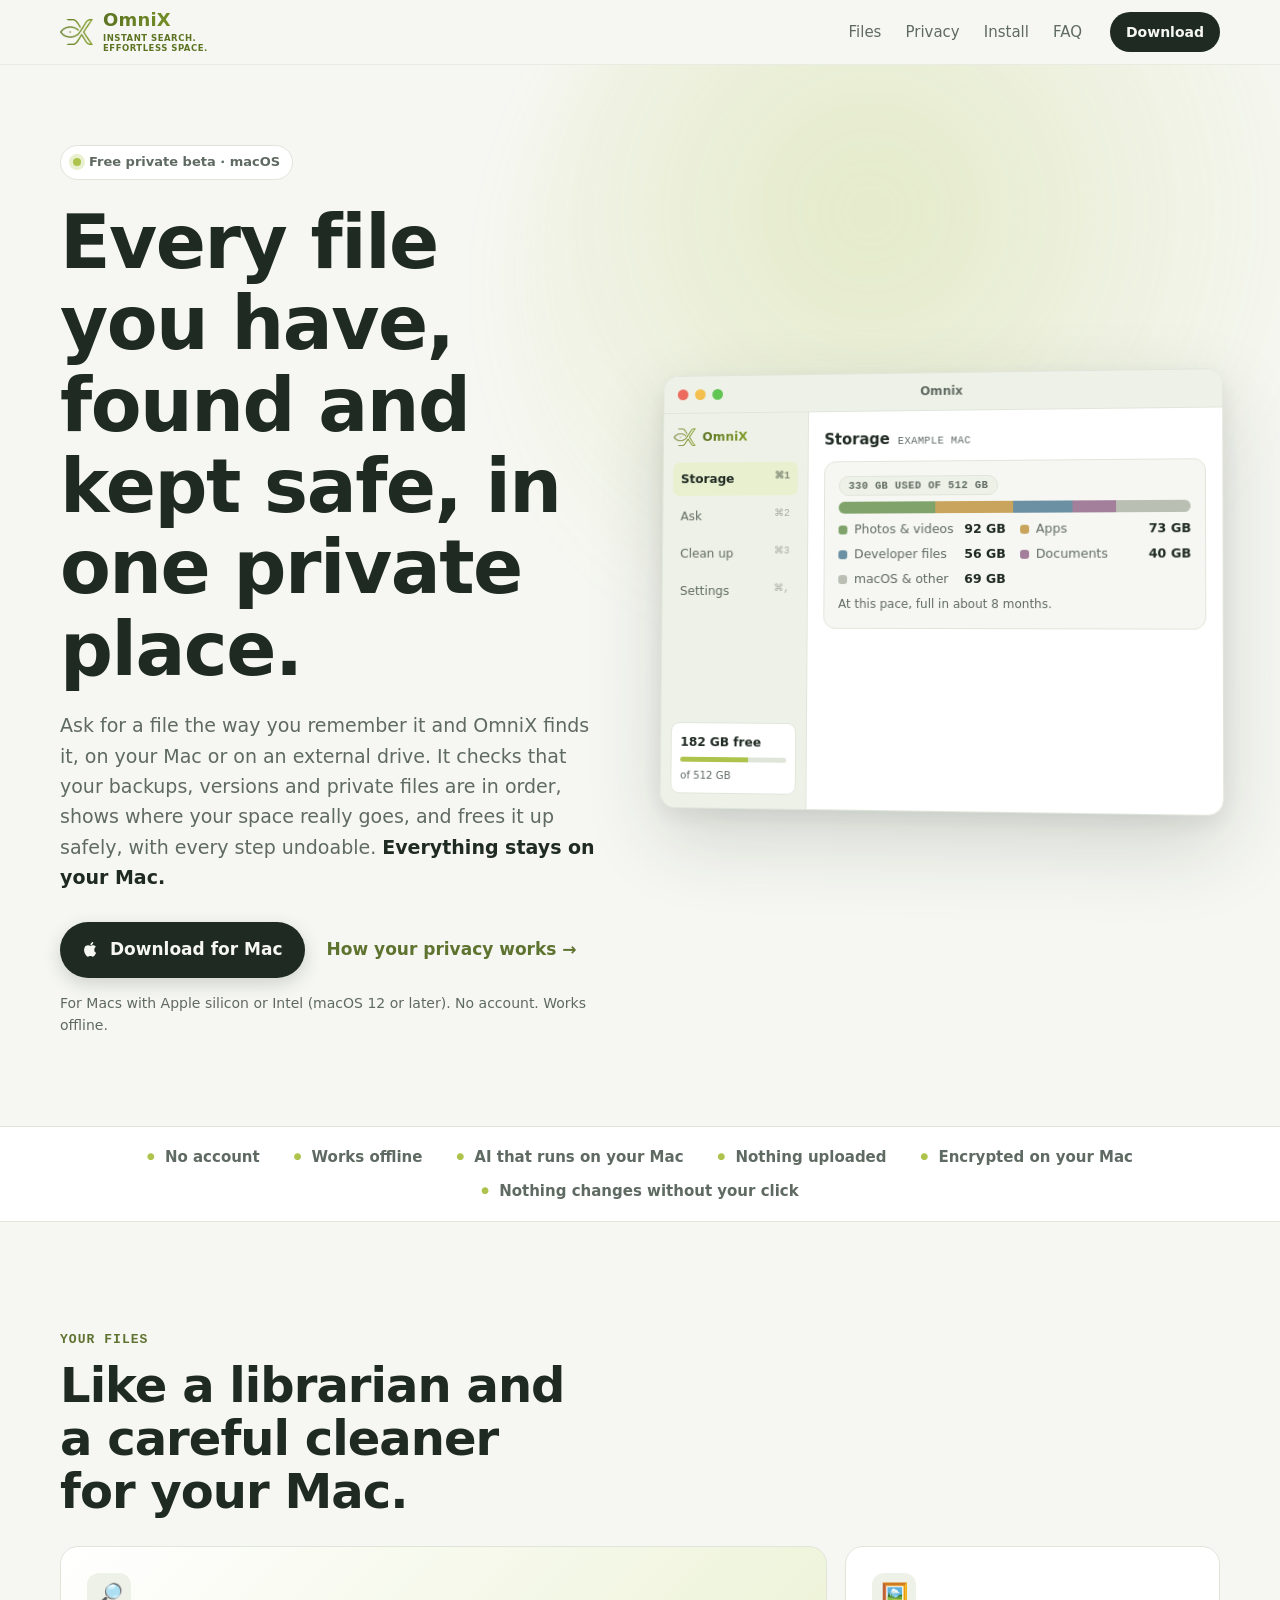
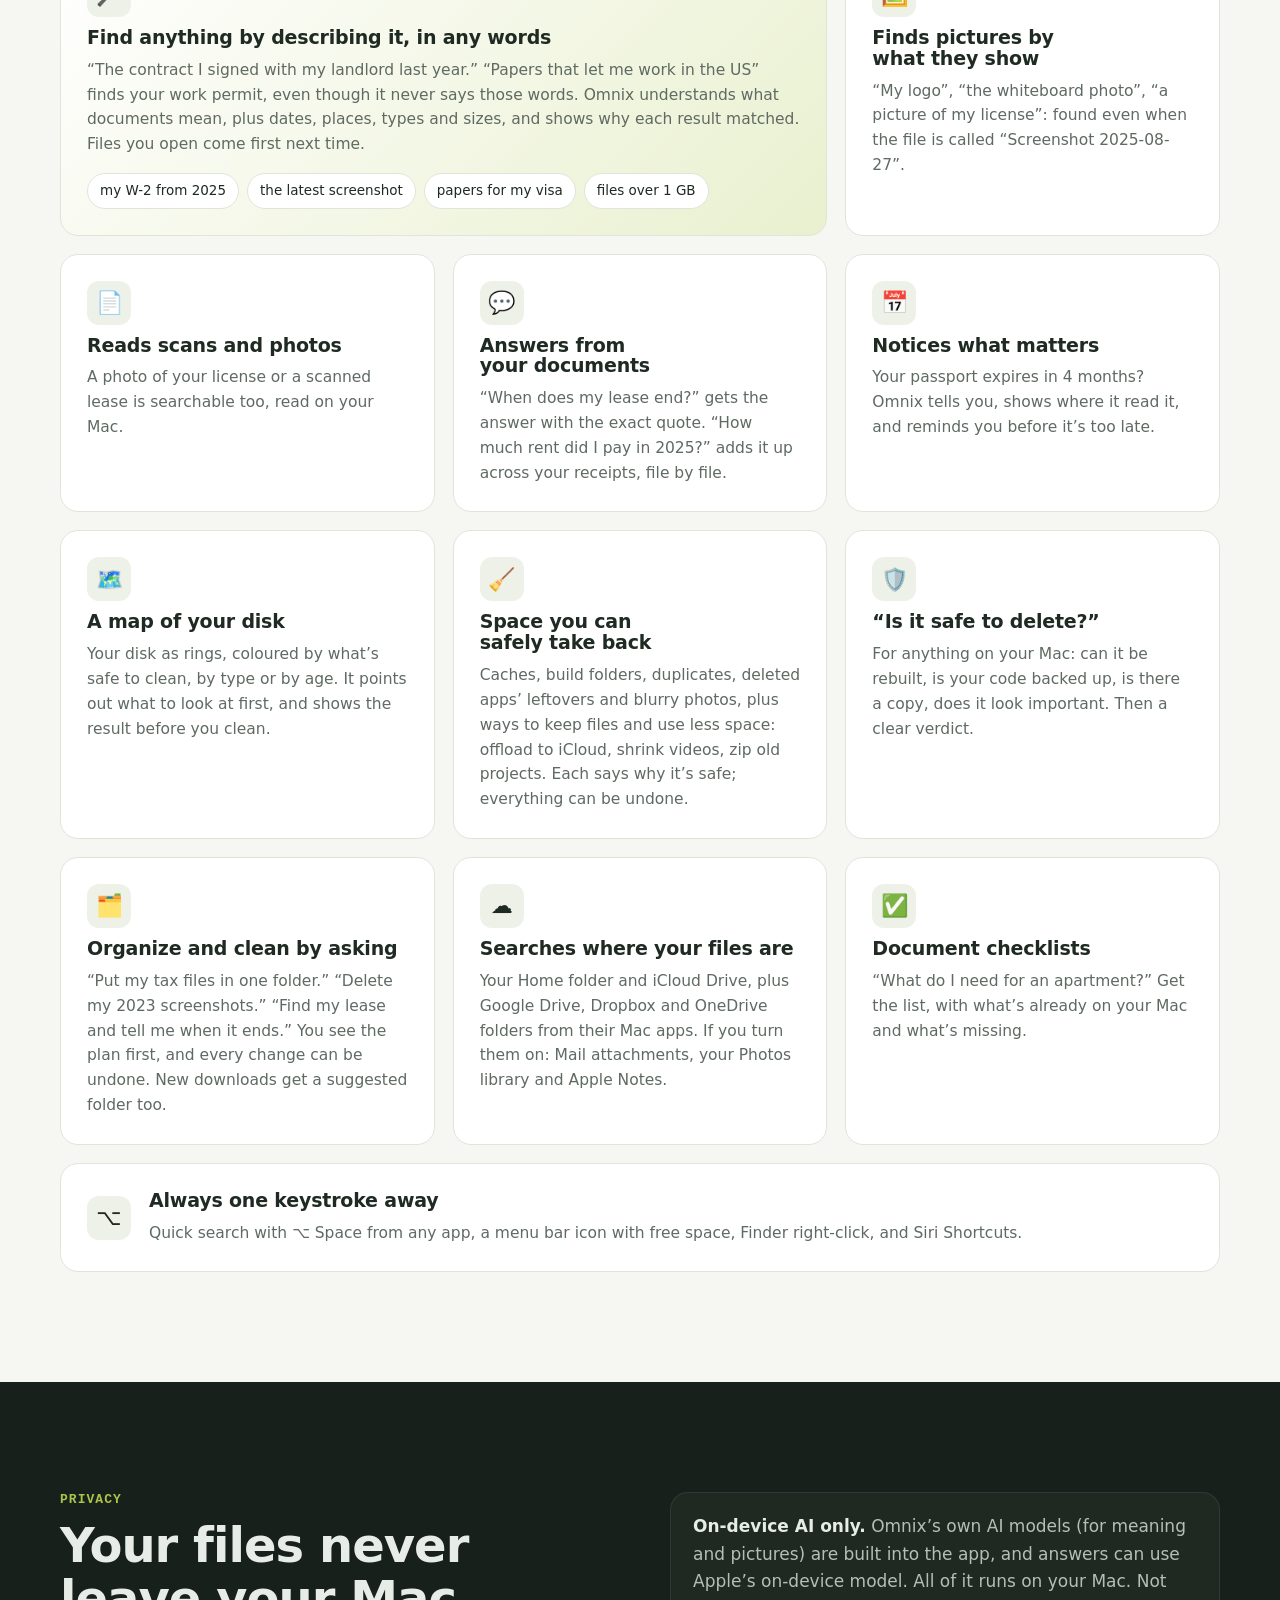
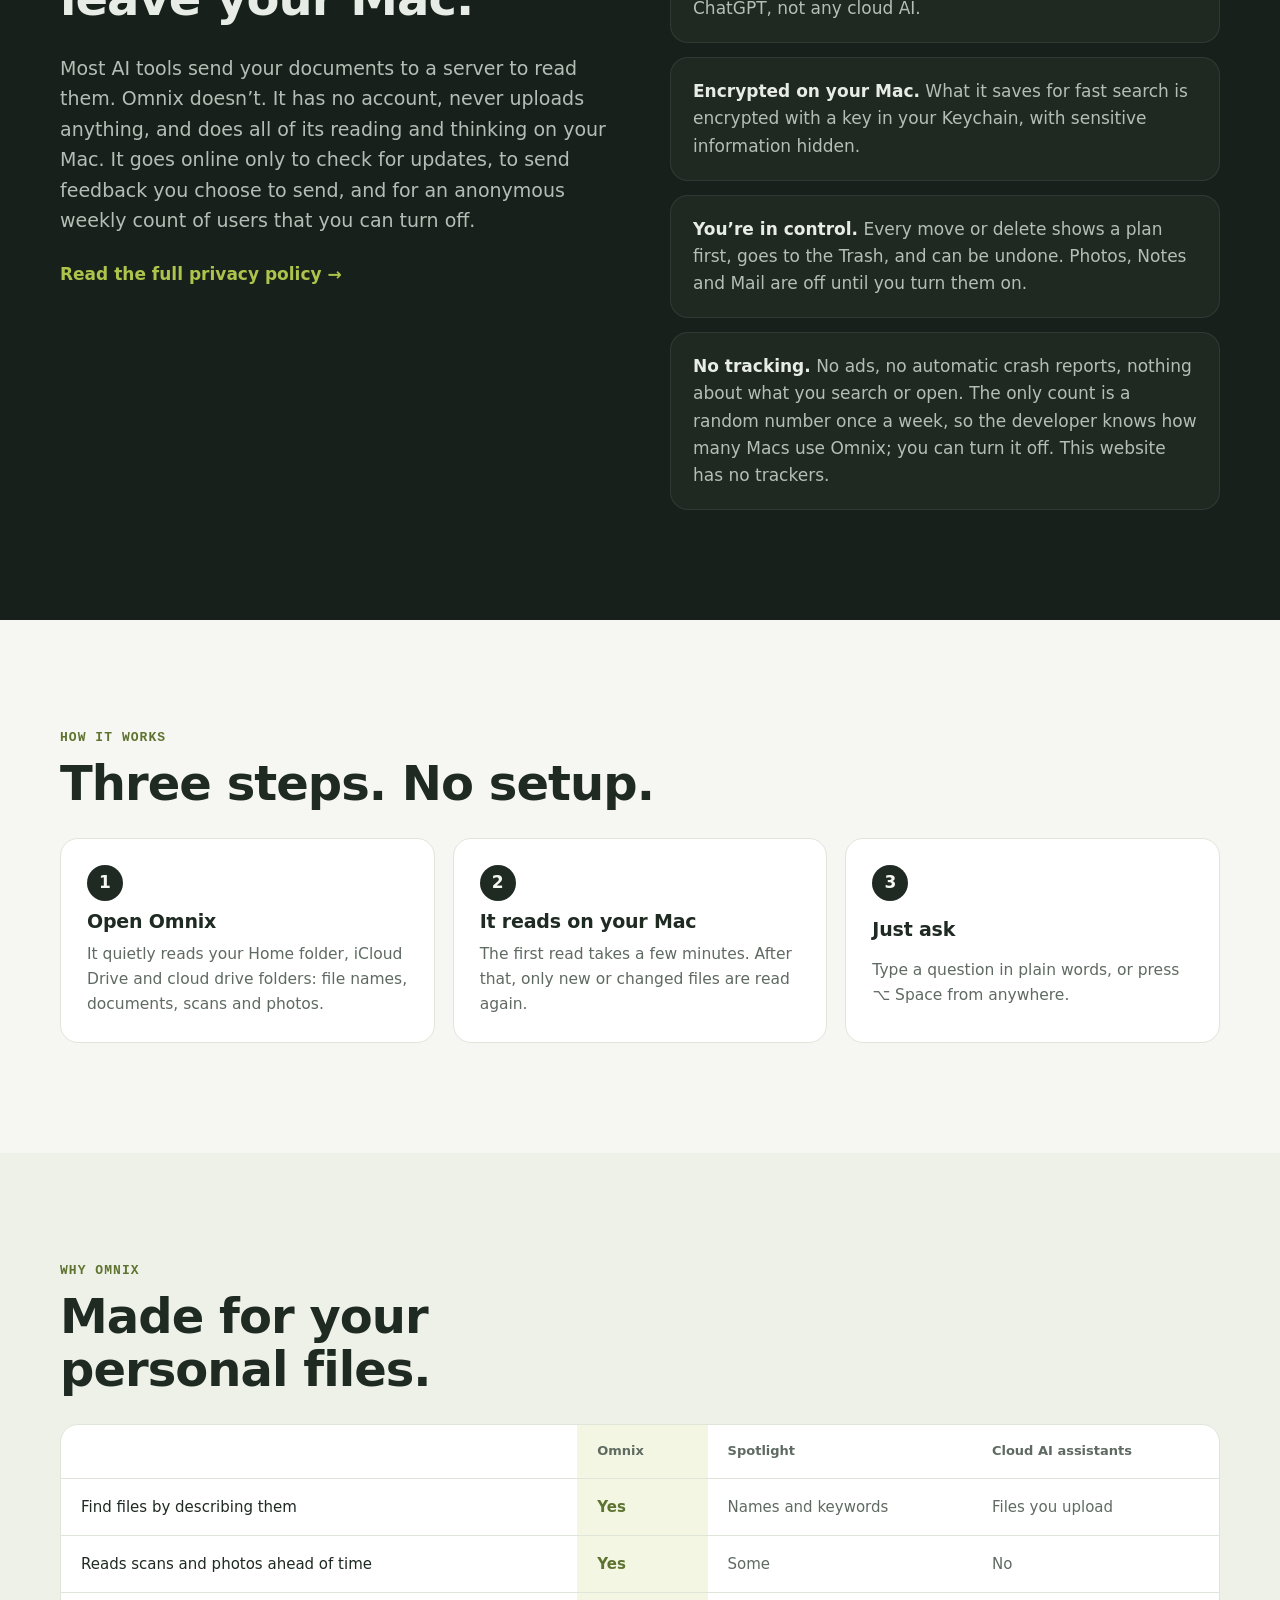
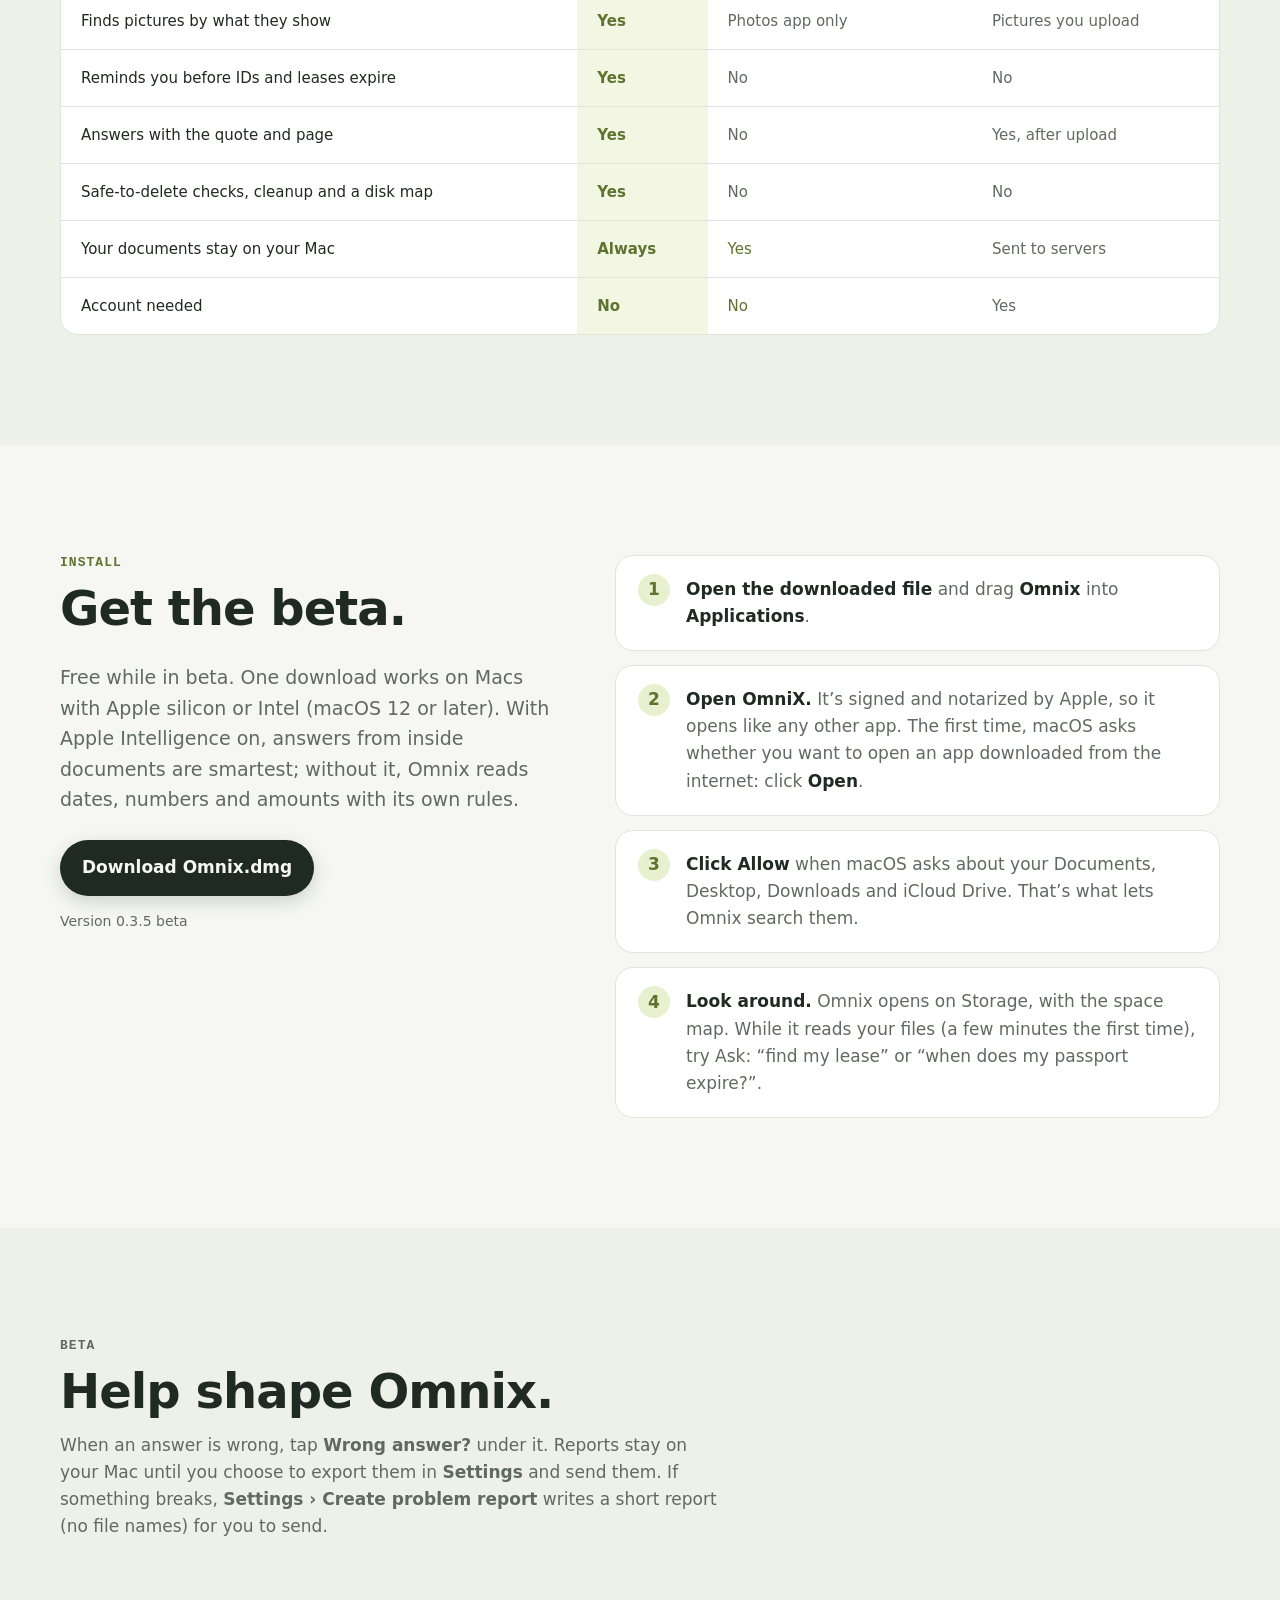
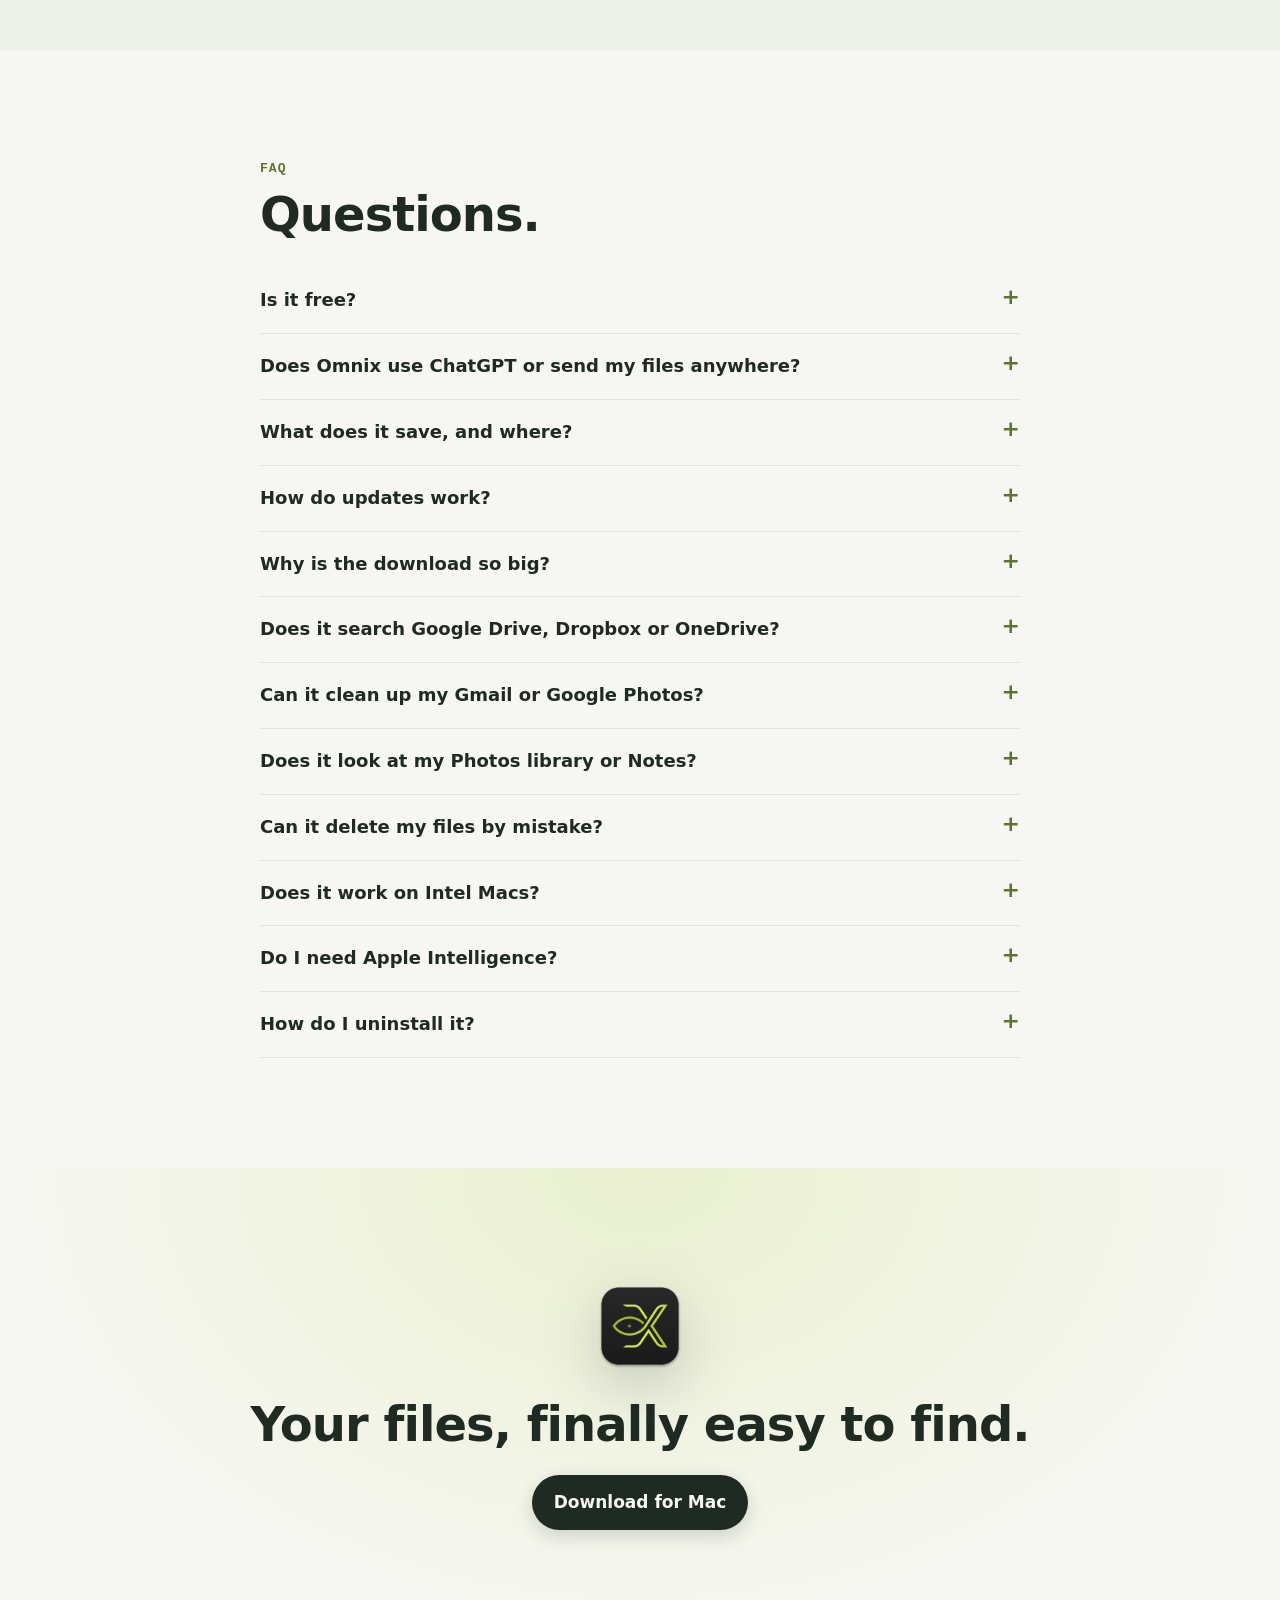
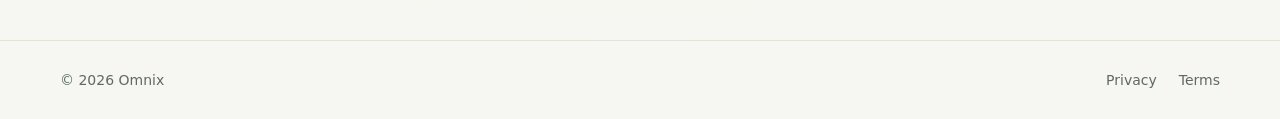
==== commit 5d224297: "Remove the Coming soon AI section" ====
--- a/index.html
+++ b/index.html
@@ -25,7 +25,6 @@
   <div class="wrap nav-inner">
     <a class="logo" href="index.html" aria-label="Omnix home"><picture><source srcset="assets/omnix-mark@2x.png" media="(prefers-color-scheme: dark)"><img src="assets/omnix-mark-light@2x.png" alt="" width="33" height="26"></picture><span class="logo-name"><span class="logo-word">OmniX</span><span class="logo-tagline"><span>Instant search.</span><span>Effortless space.</span></span></span></a>
     <nav aria-label="Sections">
-      <a href="#ai">AI (soon)</a>
       <a href="#features">Files</a>
       <a href="#privacy">Privacy</a>
       <a href="#install">Install</a>
@@ -186,53 +185,6 @@
   <section class="promise" aria-label="Promises">
     <div class="wrap promise-inner">
       <span>No account</span><span>Works offline</span><span>AI that runs on your Mac</span><span>Nothing uploaded</span><span>Encrypted on your Mac</span><span>Nothing changes without your click</span>
-    </div>
-  </section>
-
-  <!-- AI -->
-  <section class="section" id="ai">
-    <div class="wrap">
-      <p class="kicker">Coming soon · The AI tab</p>
-      <h2>Everything you do with AI: found, protected, never lost.</h2>
-      <p class="lede">We’re still finishing this part. It isn’t in the current version yet, and it will arrive as a free update.</p>
-      <div class="grid">
-        <article class="card wide">
-          <div class="icon" aria-hidden="true">🔎</div>
-          <h3>Find any conversation, from any AI</h3>
-          <p>“Which chat was that in?” Search every conversation and agent task across Claude Code, Codex, Cursor, GitHub Copilot and Gemini CLI, and ChatGPT, Claude and Gemini on the web with the Omnix browser extension. Filter by tool, project or day.</p>
-          <div class="examples"><span>the updater key setup</span><span>dark mode</span><span>what Claude changed yesterday</span></div>
-        </article>
-        <article class="card">
-          <div class="icon" aria-hidden="true">↩️</div>
-          <h3>Undo what any AI did</h3>
-          <p>Omnix keeps its own copies of the projects agents work in, so you can put files back whichever tool changed them. Replaced versions go to the Trash first.</p>
-        </article>
-        <article class="card">
-          <div class="icon" aria-hidden="true">🛡️</div>
-          <h3>Rules and live alerts</h3>
-          <p>Keep agents away from .env files and keys, stop force-pushes, and get asked before files are deleted. Omnix alerts you the moment an agent does something risky, or when you paste a password into a chat.</p>
-        </article>
-        <article class="card">
-          <div class="icon" aria-hidden="true">🧠</div>
-          <h3>One memory for all your AIs</h3>
-          <p>Connected tools ask Omnix what you already decided in a project, or what you discussed with another AI, so new sessions start knowing your work.</p>
-        </article>
-        <article class="card">
-          <div class="icon" aria-hidden="true">🔁</div>
-          <h3>Hit a limit? Keep going</h3>
-          <p>Omnix tells you when an AI reaches its limit, and one click carries the conversation to another AI with everything it needs to know.</p>
-        </article>
-        <article class="card">
-          <div class="icon" aria-hidden="true">📚</div>
-          <h3>Study across AIs</h3>
-          <p>Flashcards, a quiz or notes made on your Mac from every chat on a topic, even if you started in ChatGPT and continued in Claude.</p>
-        </article>
-        <article class="card">
-          <div class="icon" aria-hidden="true">🧾</div>
-          <h3>Check AI's work, plans and records</h3>
-          <p>See where an agent said “tests pass” when none ran, how much you really use each AI plan you pay for, and a record of your part and the AI's part.</p>
-        </article>
-      </div>
     </div>
   </section>
 
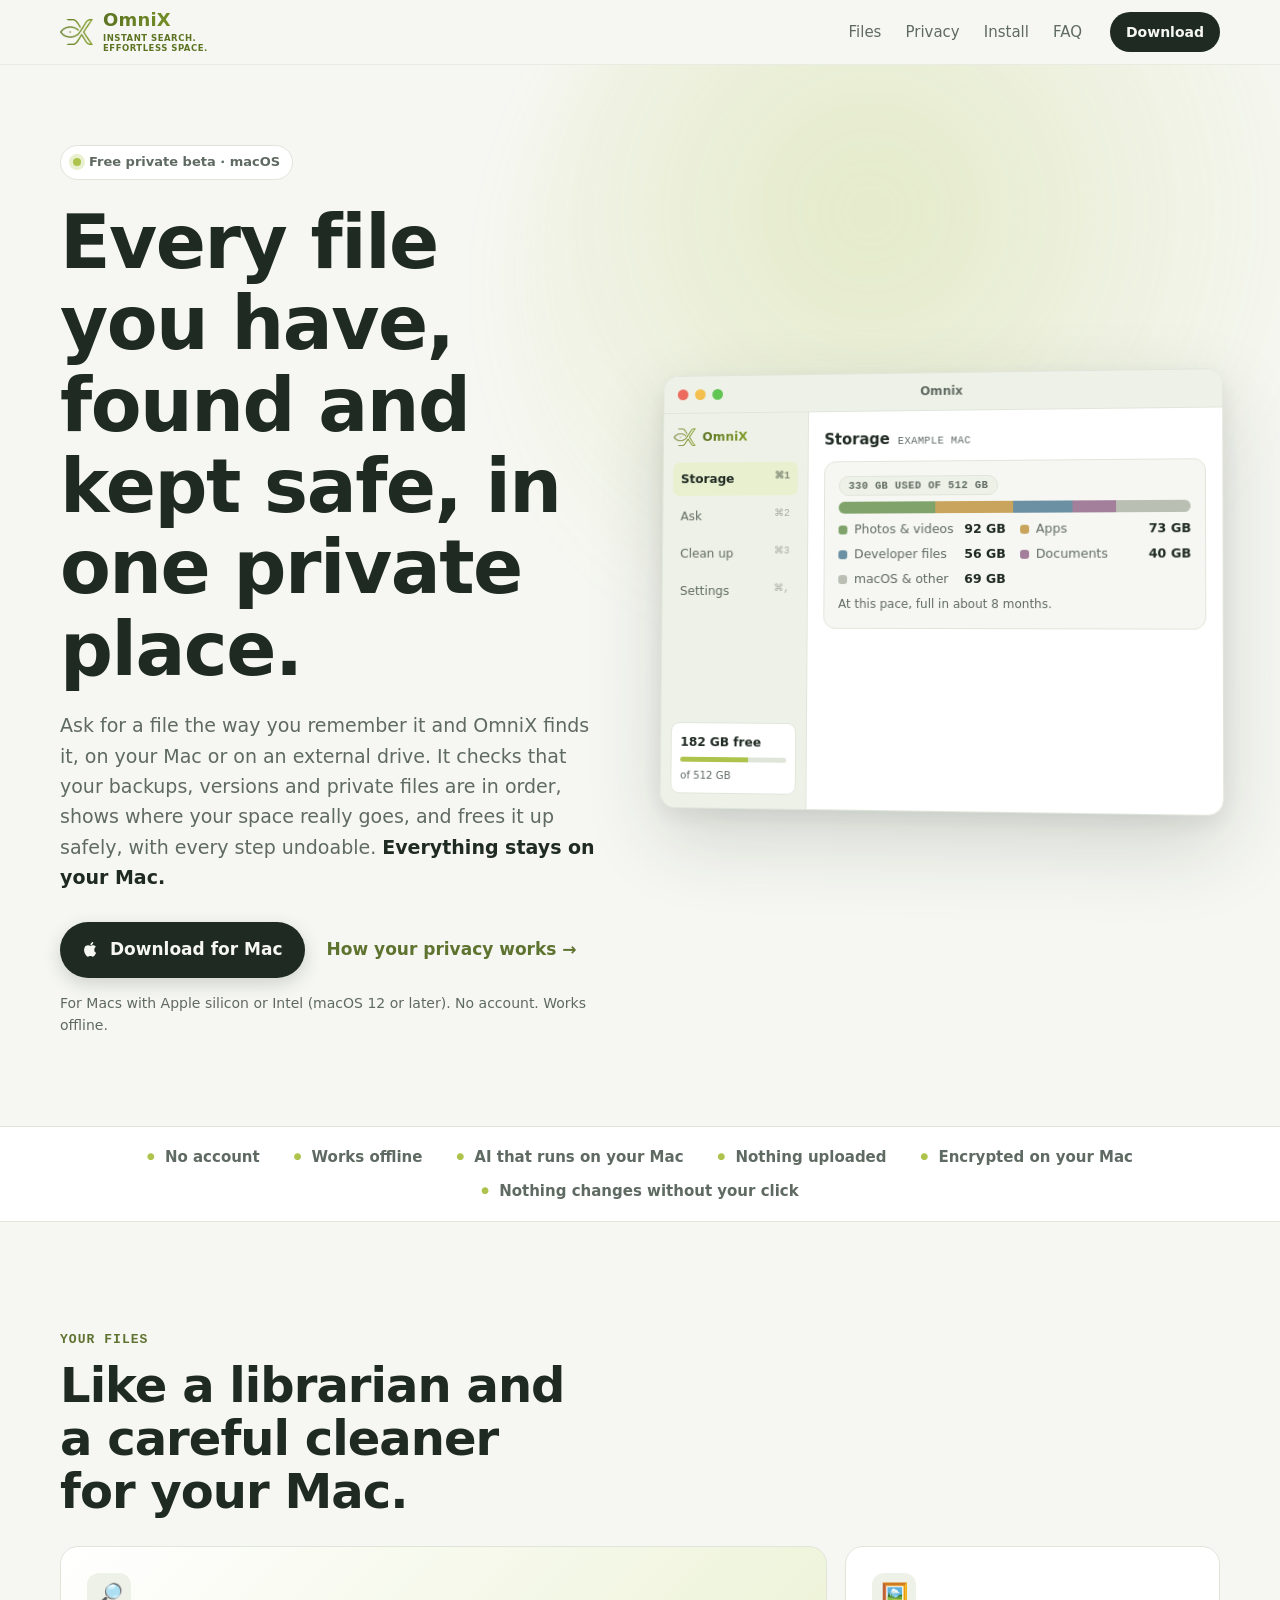
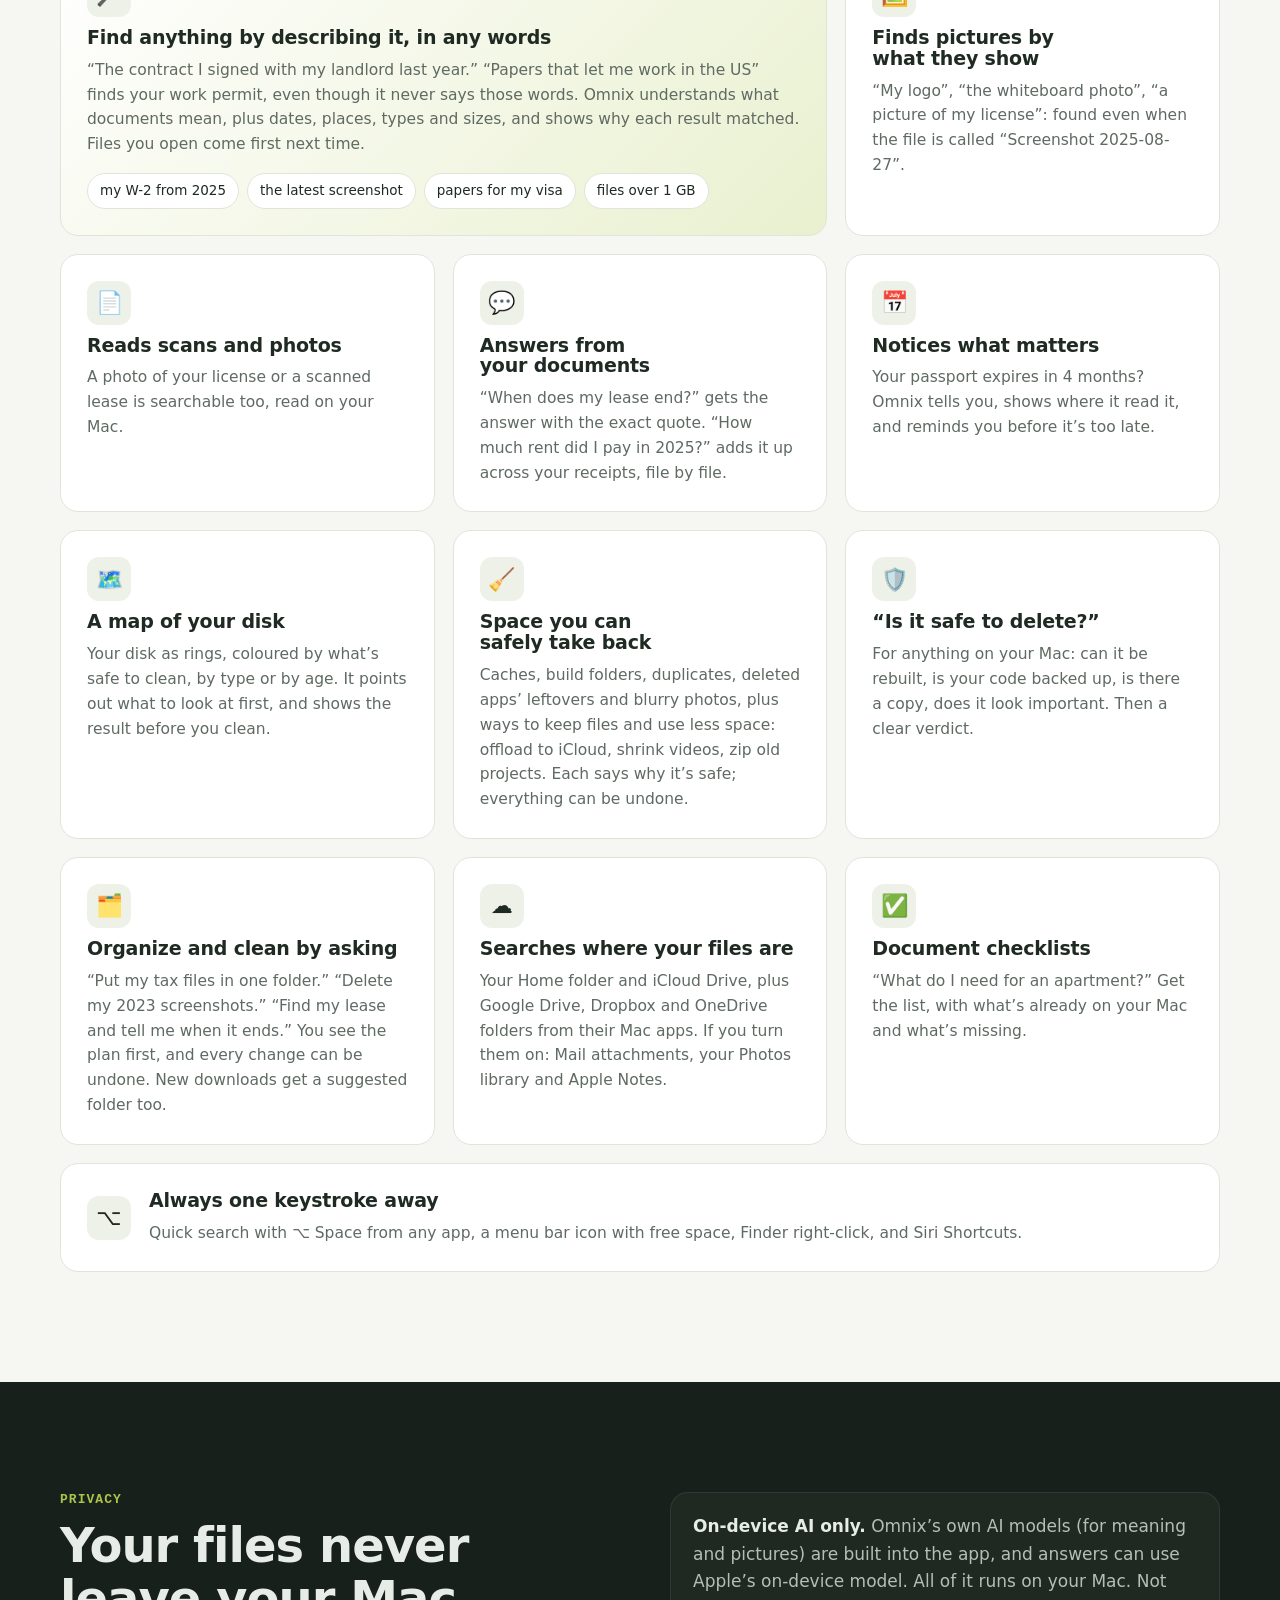
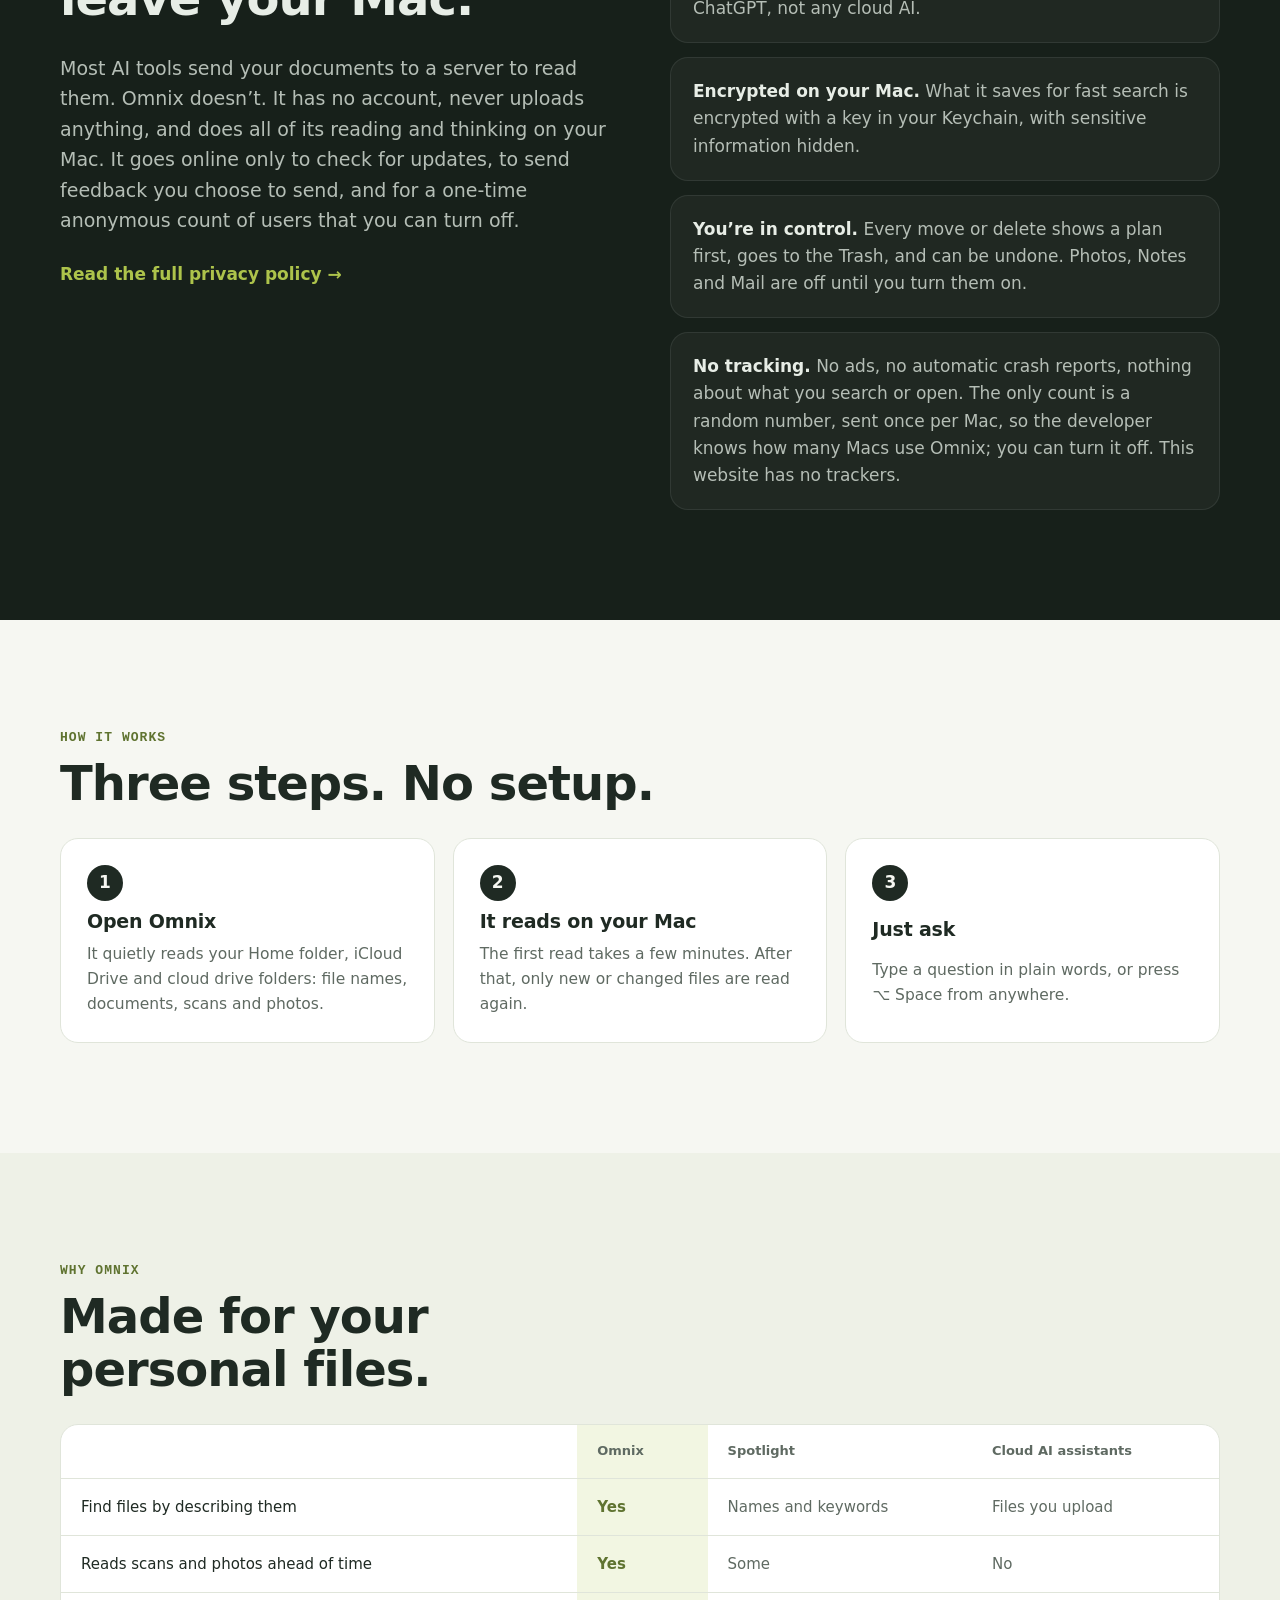
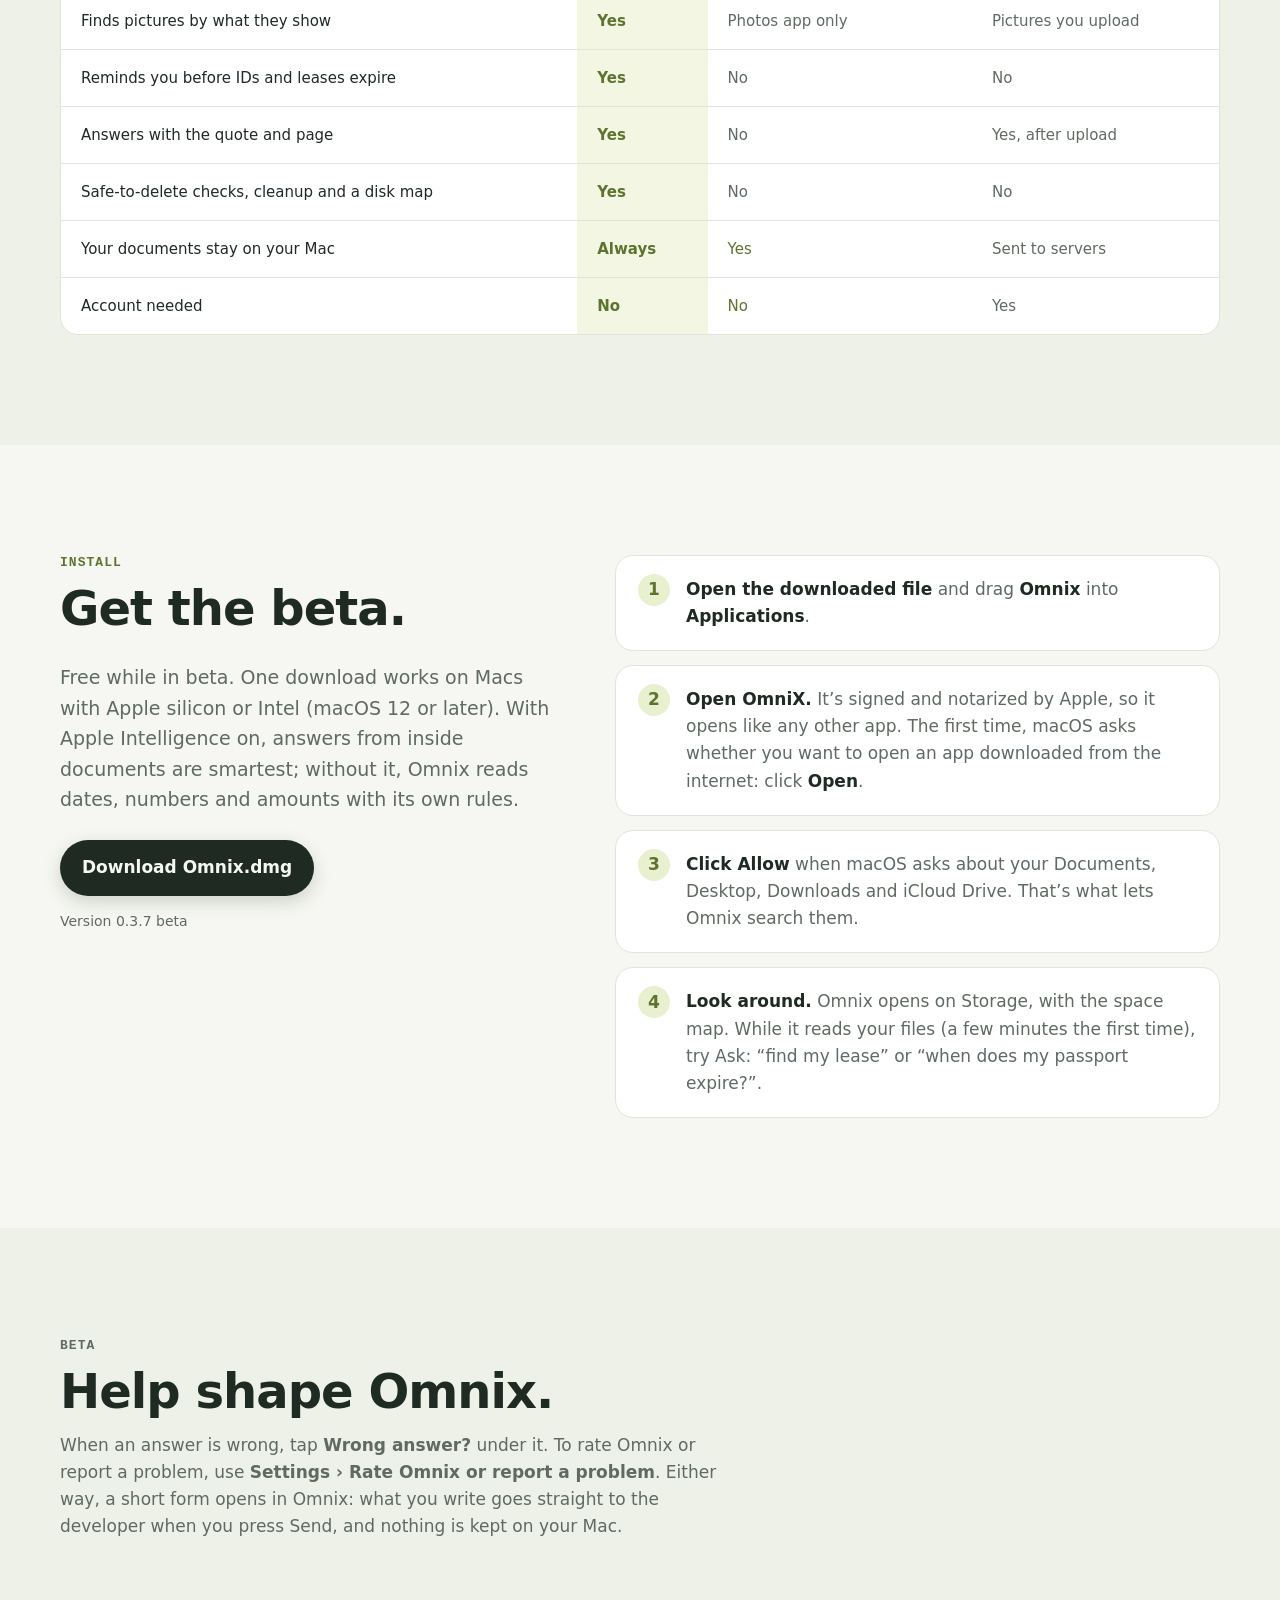
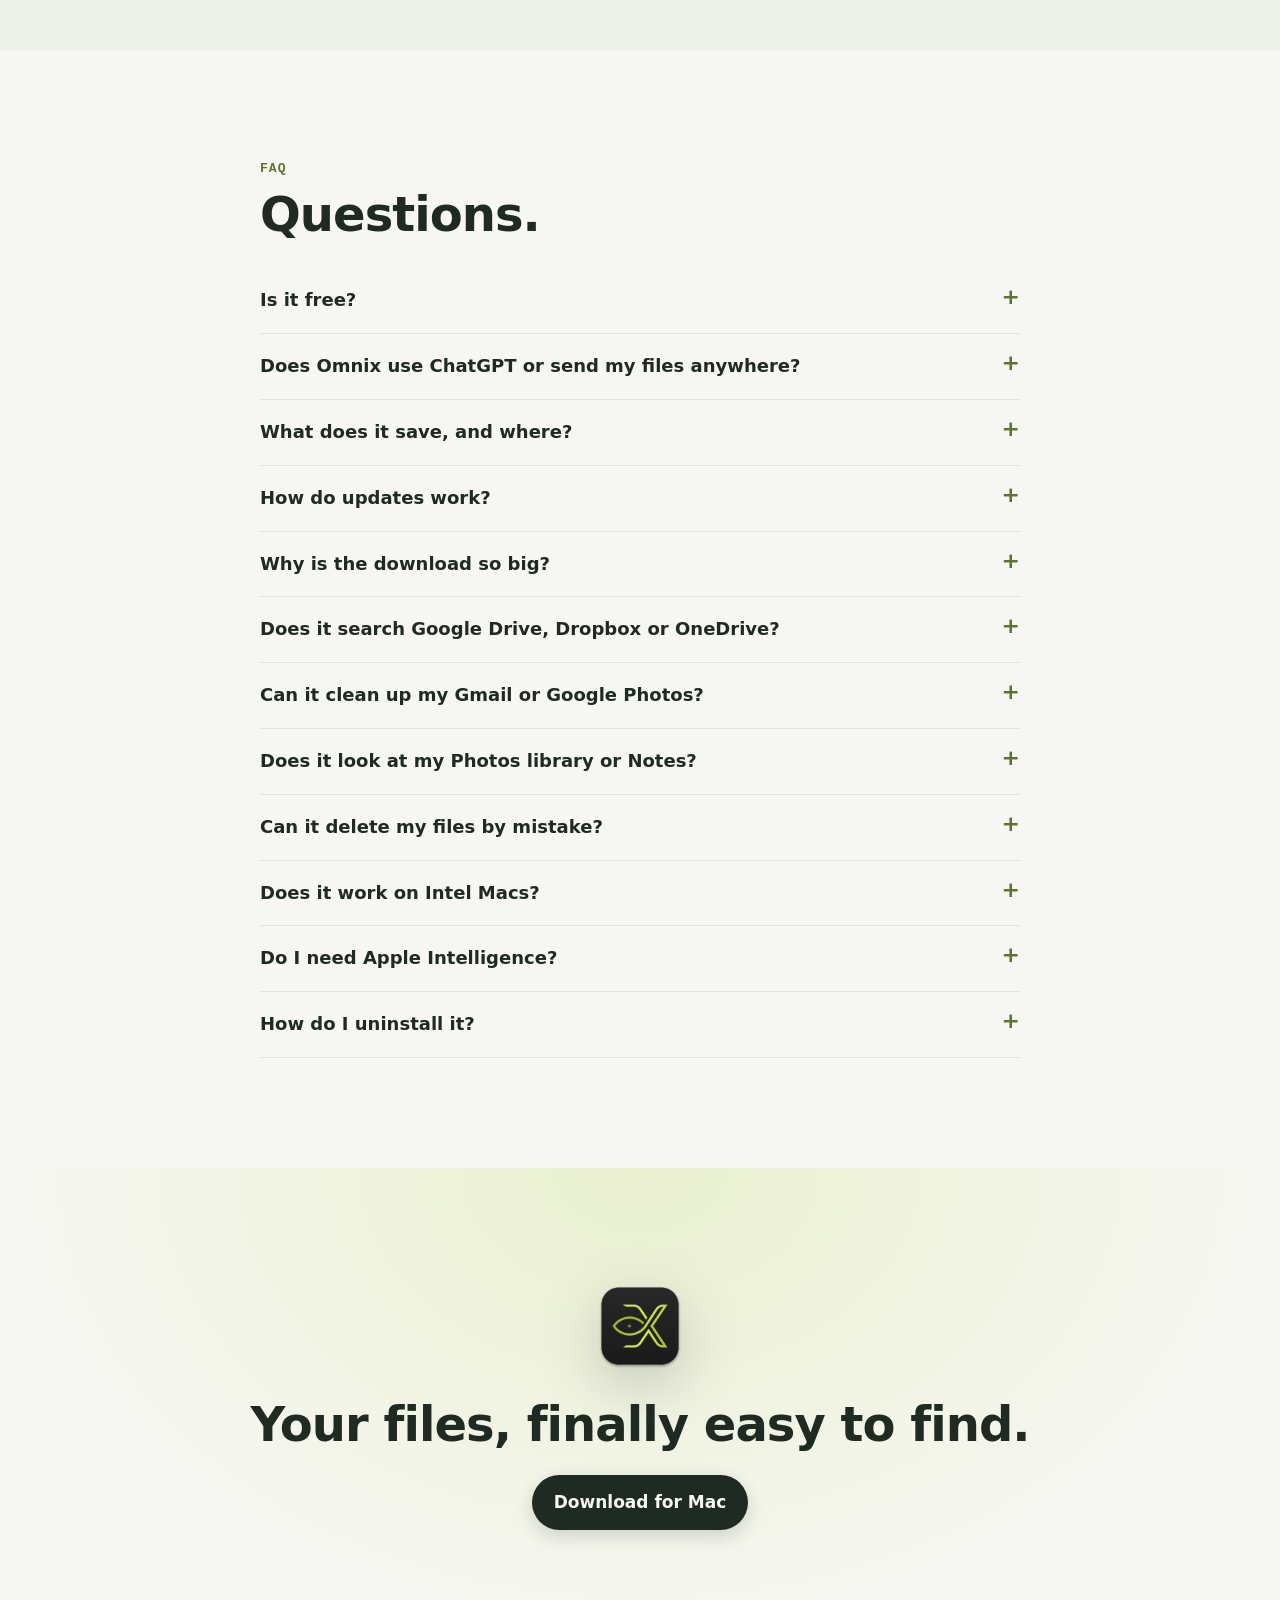
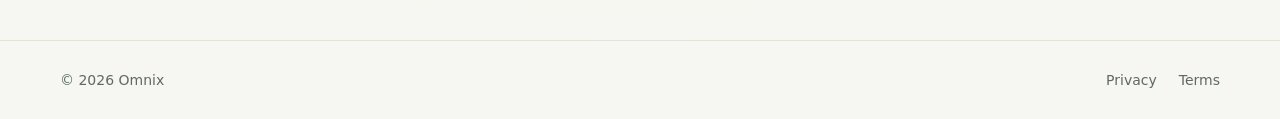
==== commit 88307d44: "OmniX 0.3.7: example questions and a chart in the app picture; feedback form and one-time user count" ====
--- a/index.html
+++ b/index.html
@@ -67,6 +67,37 @@
             <div class="mini-disk"><b>182 GB free</b><i><em style="width:64%"></em></i><small>of 512 GB</small></div>
           </aside>
           <div class="mini-chat" aria-hidden="true">
+            <!-- Ask: where it starts, with example questions -->
+            <div class="convo" data-convo data-name="examples" data-tab="ask" hidden>
+              <div class="panel-title">Ask anything about your files</div>
+              <p class="ask-lede">Describe a file to find it, ask what’s in it, or check what’s safe to delete.</p>
+              <div class="chips">
+                <span class="chip featured">Any sensitive files left in my Downloads?</span>
+                <span class="chip featured">Plot my storage over the last month</span>
+                <span class="chip">Find my lease from last year</span>
+                <span class="chip">What did I download this week?</span>
+                <span class="chip">Show my screenshots from this month</span>
+                <span class="chip">Is it safe to delete node_modules?</span>
+                <span class="chip">What’s in System Data?</span>
+              </div>
+            </div>
+            <!-- Ask: a chart -->
+            <div class="convo" data-convo data-name="chart" data-tab="ask" hidden>
+              <div class="bubble">Plot my storage over the last month</div>
+              <div class="answer">
+                <span class="tag">Chart · space used, last 30 days</span>
+                <strong>+14 GB this month</strong>
+                <svg class="mini-chart" viewBox="0 0 300 132" role="img" aria-label="Space used rose from 311 GB to 325 GB over 30 days, with a jump on November 12">
+                  <g class="mini-chart-grid"><line x1="34" x2="294" y1="94.7" y2="94.7"/><line x1="34" x2="294" y1="60" y2="60"/><line x1="34" x2="294" y1="25.3" y2="25.3"/></g>
+                  <g class="mini-chart-axis"><text x="28" y="97.7" text-anchor="end">310 GB</text><text x="28" y="63" text-anchor="end">320 GB</text><text x="28" y="28.3" text-anchor="end">330 GB</text><text x="34" y="127">Oct 26</text><text x="186.4" y="127" text-anchor="middle">Nov 12</text><text x="294" y="127" text-anchor="end">Today</text></g>
+                  <path class="mini-chart-area" d="M34.0,90.5 L43.0,89.8 L51.9,88.8 L60.9,87.7 L69.9,87.4 L78.8,86.3 L87.8,84.3 L96.8,82.9 L105.7,81.1 L114.7,80.5 L123.7,79.1 L132.6,78.0 L141.6,77.3 L150.6,76.6 L159.5,75.9 L168.5,74.2 L177.4,72.5 L186.4,49.3 L195.4,47.9 L204.3,46.8 L213.3,46.1 L222.3,44.7 L231.2,43.0 L240.2,41.3 L249.2,47.9 L258.1,47.2 L267.1,45.8 L276.1,44.4 L285.0,43.4 L294.0,42.3 L294.0,112 L34.0,112 Z"/>
+                  <path class="mini-chart-line" d="M34.0,90.5 L43.0,89.8 L51.9,88.8 L60.9,87.7 L69.9,87.4 L78.8,86.3 L87.8,84.3 L96.8,82.9 L105.7,81.1 L114.7,80.5 L123.7,79.1 L132.6,78.0 L141.6,77.3 L150.6,76.6 L159.5,75.9 L168.5,74.2 L177.4,72.5 L186.4,49.3 L195.4,47.9 L204.3,46.8 L213.3,46.1 L222.3,44.7 L231.2,43.0 L240.2,41.3 L249.2,47.9 L258.1,47.2 L267.1,45.8 L276.1,44.4 L285.0,43.4 L294.0,42.3"/>
+                  <circle class="mini-chart-dot" cx="186.4" cy="49.3" r="4"/>
+                  <circle class="mini-chart-dot" cx="294" cy="42.3" r="4"/>
+                </svg>
+                <small>The jump on Nov 12: Xcode build files (6.2 GB), which Clean up can free. Emptying the Trash gave back 2.4 GB on Nov 19.</small>
+              </div>
+            </div>
             <!-- Ask: an answer from inside a document -->
             <div class="convo" data-convo data-name="lease" data-tab="ask">
               <div class="bubble">When does my lease end?</div>
@@ -265,14 +296,14 @@
       <div>
         <p class="kicker">Privacy</p>
         <h2>Your files never leave your Mac.</h2>
-        <p class="lede">Most AI tools send your documents to a server to read them. Omnix doesn’t. It has no account, never uploads anything, and does all of its reading and thinking on your Mac. It goes online only to check for updates, to send feedback you choose to send, and for an anonymous weekly count of users that you can turn off.</p>
+        <p class="lede">Most AI tools send your documents to a server to read them. Omnix doesn’t. It has no account, never uploads anything, and does all of its reading and thinking on your Mac. It goes online only to check for updates, to send feedback you choose to send, and for a one-time anonymous count of users that you can turn off.</p>
         <a class="link light" href="privacy.html">Read the full privacy policy →</a>
       </div>
       <ul class="facts">
         <li><b>On-device AI only.</b> Omnix’s own AI models (for meaning and pictures) are built into the app, and answers can use Apple’s on-device model. All of it runs on your Mac. Not ChatGPT, not any cloud AI.</li>
         <li><b>Encrypted on your Mac.</b> What it saves for fast search is encrypted with a key in your Keychain, with sensitive information hidden.</li>
         <li><b>You’re in control.</b> Every move or delete shows a plan first, goes to the Trash, and can be undone. Photos, Notes and Mail are off until you turn them on.</li>
-        <li><b>No tracking.</b> No ads, no automatic crash reports, nothing about what you search or open. The only count is a random number once a week, so the developer knows how many Macs use Omnix; you can turn it off. This website has no trackers.</li>
+        <li><b>No tracking.</b> No ads, no automatic crash reports, nothing about what you search or open. The only count is a random number, sent once per Mac, so the developer knows how many Macs use Omnix; you can turn it off. This website has no trackers.</li>
       </ul>
     </div>
   </section>
@@ -338,7 +369,7 @@
       <div>
         <p class="kicker">Beta</p>
         <h2>Help shape Omnix.</h2>
-        <p>When an answer is wrong, tap <b>Wrong answer?</b> under it. Reports stay on your Mac until you choose to export them in <b>Settings</b> and send them. If something breaks, <b>Settings › Create problem report</b> writes a short report (no file names) for you to send.</p>
+        <p>When an answer is wrong, tap <b>Wrong answer?</b> under it. To rate Omnix or report a problem, use <b>Settings › Rate Omnix or report a problem</b>. Either way, a short form opens in Omnix: what you write goes straight to the developer when you press Send, and nothing is kept on your Mac.</p>
       </div>
     </div>
   </section>
@@ -349,7 +380,7 @@
       <p class="kicker">FAQ</p>
       <h2>Questions.</h2>
       <details><summary>Is it free?</summary><p>Yes, while it’s in beta.</p></details>
-      <details><summary>Does Omnix use ChatGPT or send my files anywhere?</summary><p>No. It uses only Apple’s on-device model, which runs on your Mac. Omnix never sends your files or questions anywhere and has no account. It goes online only to check for updates, to send feedback when you press Send, and for an anonymous weekly count of users (a random number, nothing about you), each of which you can turn off. Search, safety checks and cleanup follow fixed rules and work even without Apple Intelligence.</p></details>
+      <details><summary>Does Omnix use ChatGPT or send my files anywhere?</summary><p>No. It uses only Apple’s on-device model, which runs on your Mac. Omnix never sends your files or questions anywhere and has no account. It goes online only to check for updates, to send feedback when you press Send, and for a one-time anonymous count of users (a random number, nothing about you), each of which you can turn off. Search, safety checks and cleanup follow fixed rules and work even without Apple Intelligence.</p></details>
       <details><summary>What does it save, and where?</summary><p>The text it has read, what your files mean, your chat, Clean up’s history and your undo history, in its own folder on your Mac (~/Library/Application Support/com.omnix.desktop), encrypted, with sensitive numbers hidden. You can delete any of it in Settings.</p></details>
       <details><summary>How do updates work?</summary><p>Once a day Omnix checks whether a newer version is out. If there is one, it shows “Update now”, and one click downloads, installs and restarts it. Your search, settings and history stay. The check sends nothing about you or your files, and you can turn it off in Settings.</p></details>
       <details><summary>Why is the download so big?</summary><p>About 700 MB, because the AI that understands your documents and pictures is built into the app instead of running on a server. That’s what lets it work offline and keep your files private.</p></details>
--- a/style.css
+++ b/style.css
@@ -286,3 +286,22 @@
 .noticed-demo p { margin: 0; display: grid; gap: 2px; font-size: 13.5px; }
 .noticed-demo p small { font-size: 11.5px; }
 @media (max-width: 700px) { .map-demo { grid-template-columns: 1fr; justify-items: center; } }
+
+/* Ask: example questions, as in the app (featured ones have a lime edge). */
+.ask-lede { margin: -4px 0 0; color: var(--muted); font-size: 13px; }
+.chips { display: flex; flex-wrap: wrap; gap: 6px; }
+.chip { padding: 5px 10px; border-radius: 999px; border: 1px solid var(--line); background: var(--card); color: var(--ink); font-size: 11.5px; white-space: nowrap; }
+.chip.featured { border-color: var(--lime); background: var(--lime-soft); }
+
+/* Ask: a chart answer. A 2px line with a soft area, recessive grid and axis, as in the app. */
+.mini-chart { width: 100%; height: auto; display: block; overflow: visible; }
+.mini-chart-grid line { stroke: var(--line); stroke-width: 1; }
+.mini-chart-axis text { fill: var(--muted); font: 500 8.5px var(--mono); }
+.mini-chart-area { fill: var(--lime); opacity: .16; }
+.mini-chart-line { fill: none; stroke: var(--sage); stroke-width: 2; stroke-linejoin: round; stroke-linecap: round; }
+.mini-chart-dot { fill: var(--sage); stroke: var(--card); stroke-width: 2; }
+.convo.enter .mini-chart-line { stroke-dasharray: 420; stroke-dashoffset: 420; animation: draw 1.4s .2s ease forwards; }
+.convo.enter .mini-chart-area { animation: fade-in .8s .9s ease both; }
+@keyframes draw { to { stroke-dashoffset: 0; } }
+@keyframes fade-in { from { opacity: 0; } to { opacity: .16; } }
+@media (prefers-reduced-motion: reduce) { .convo.enter .mini-chart-line, .convo.enter .mini-chart-area { animation: none; stroke-dasharray: none; } }
